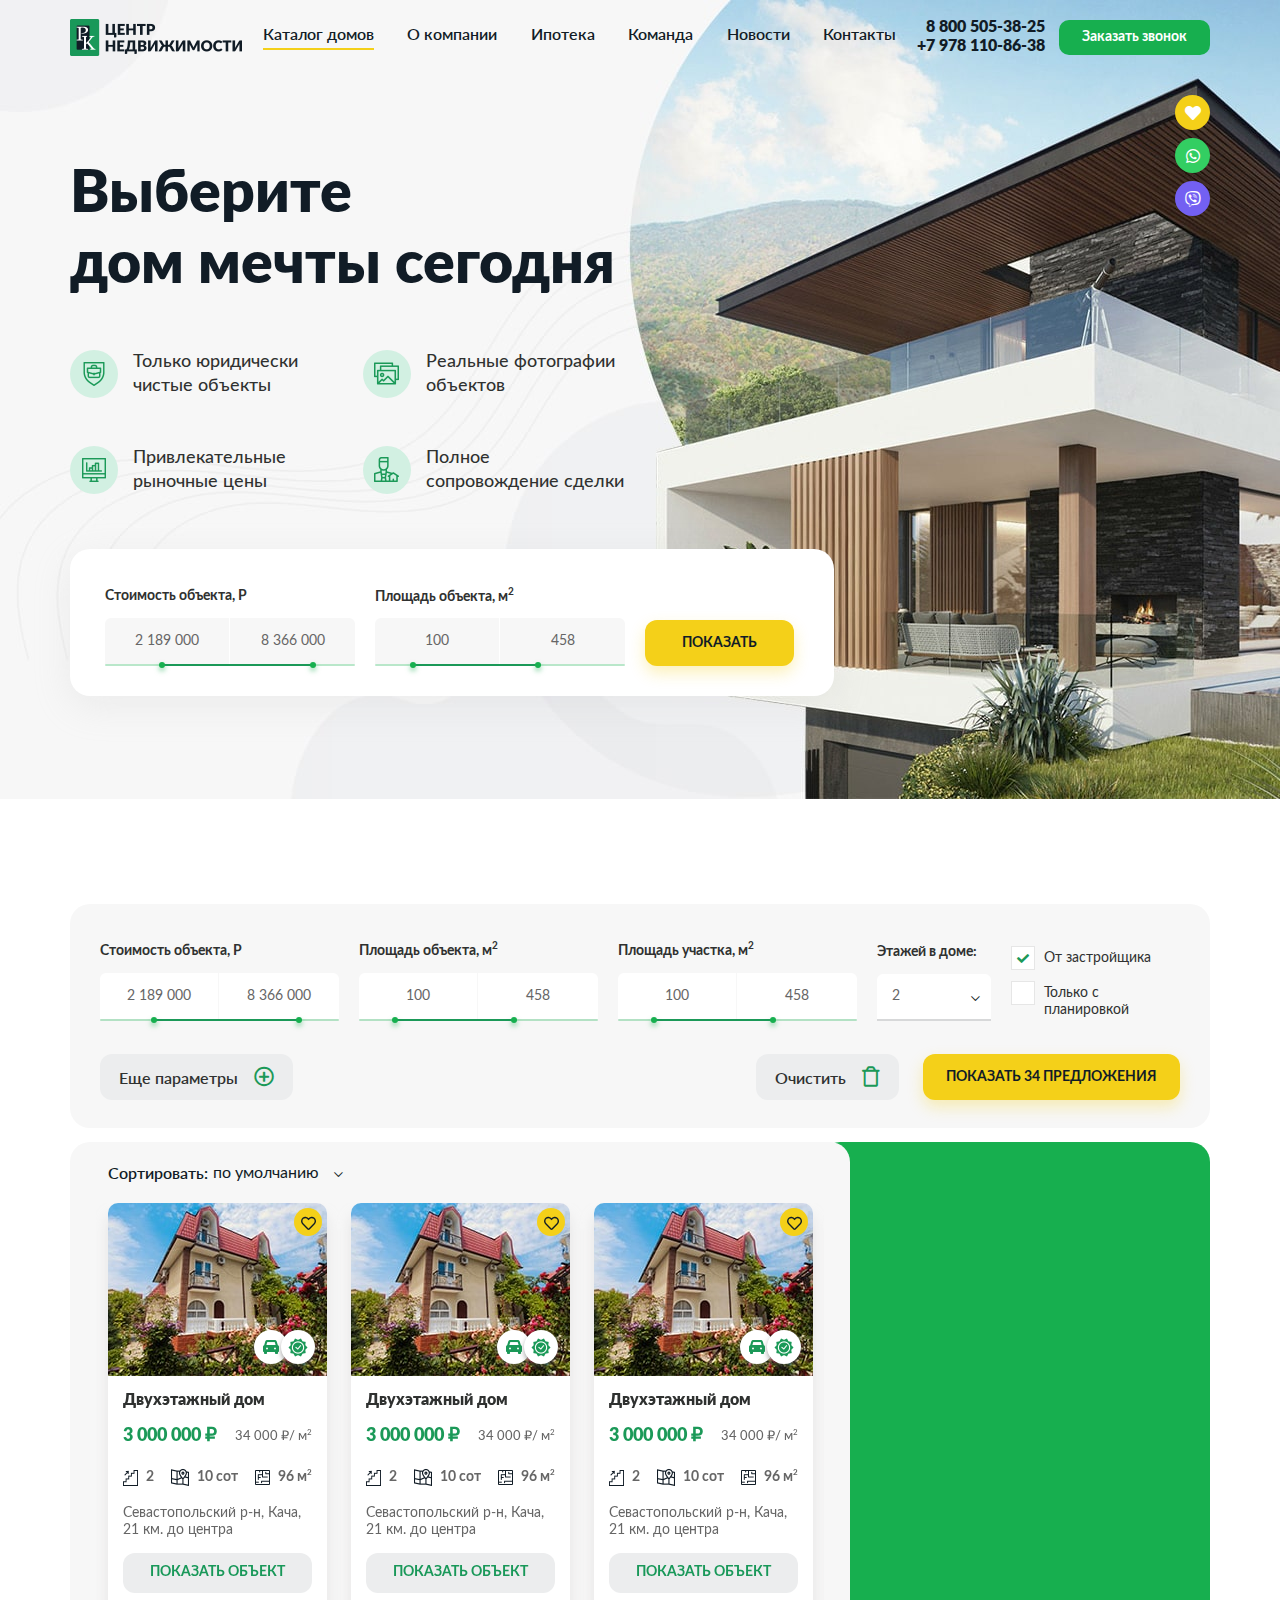
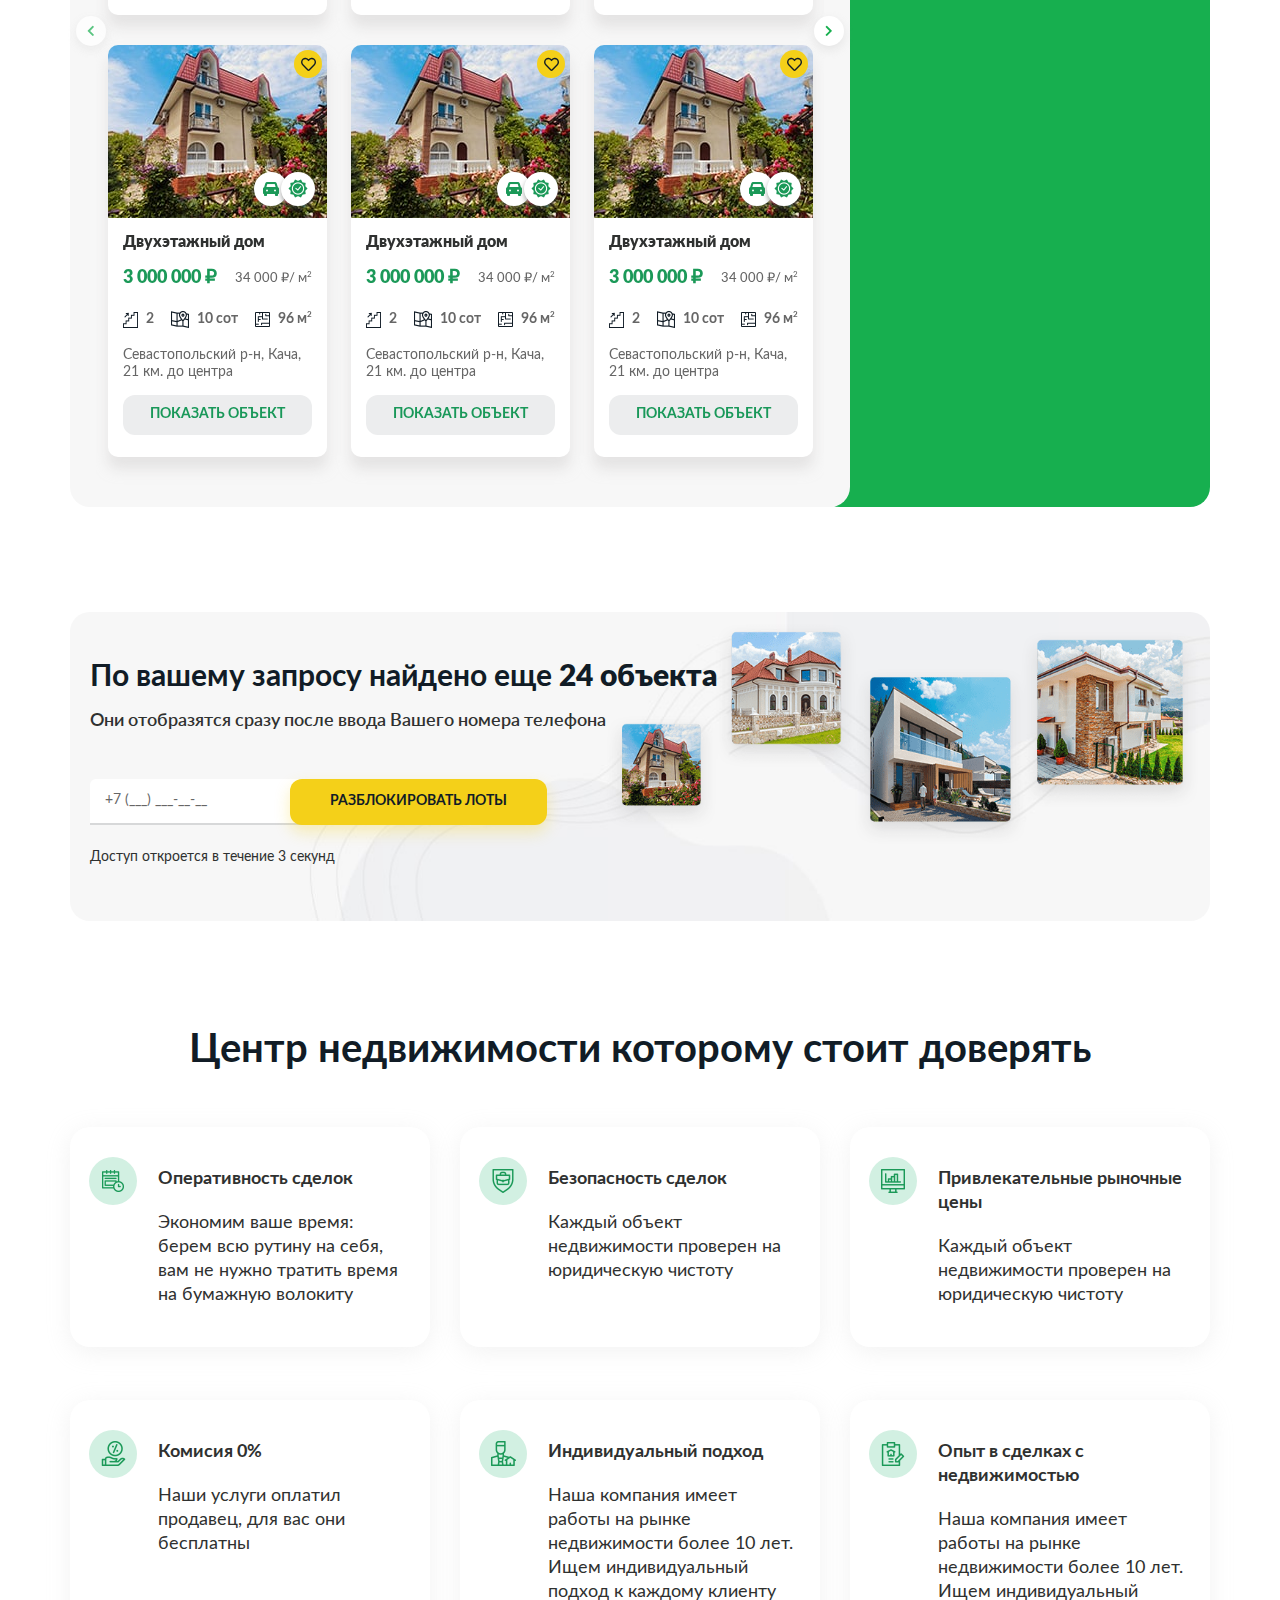
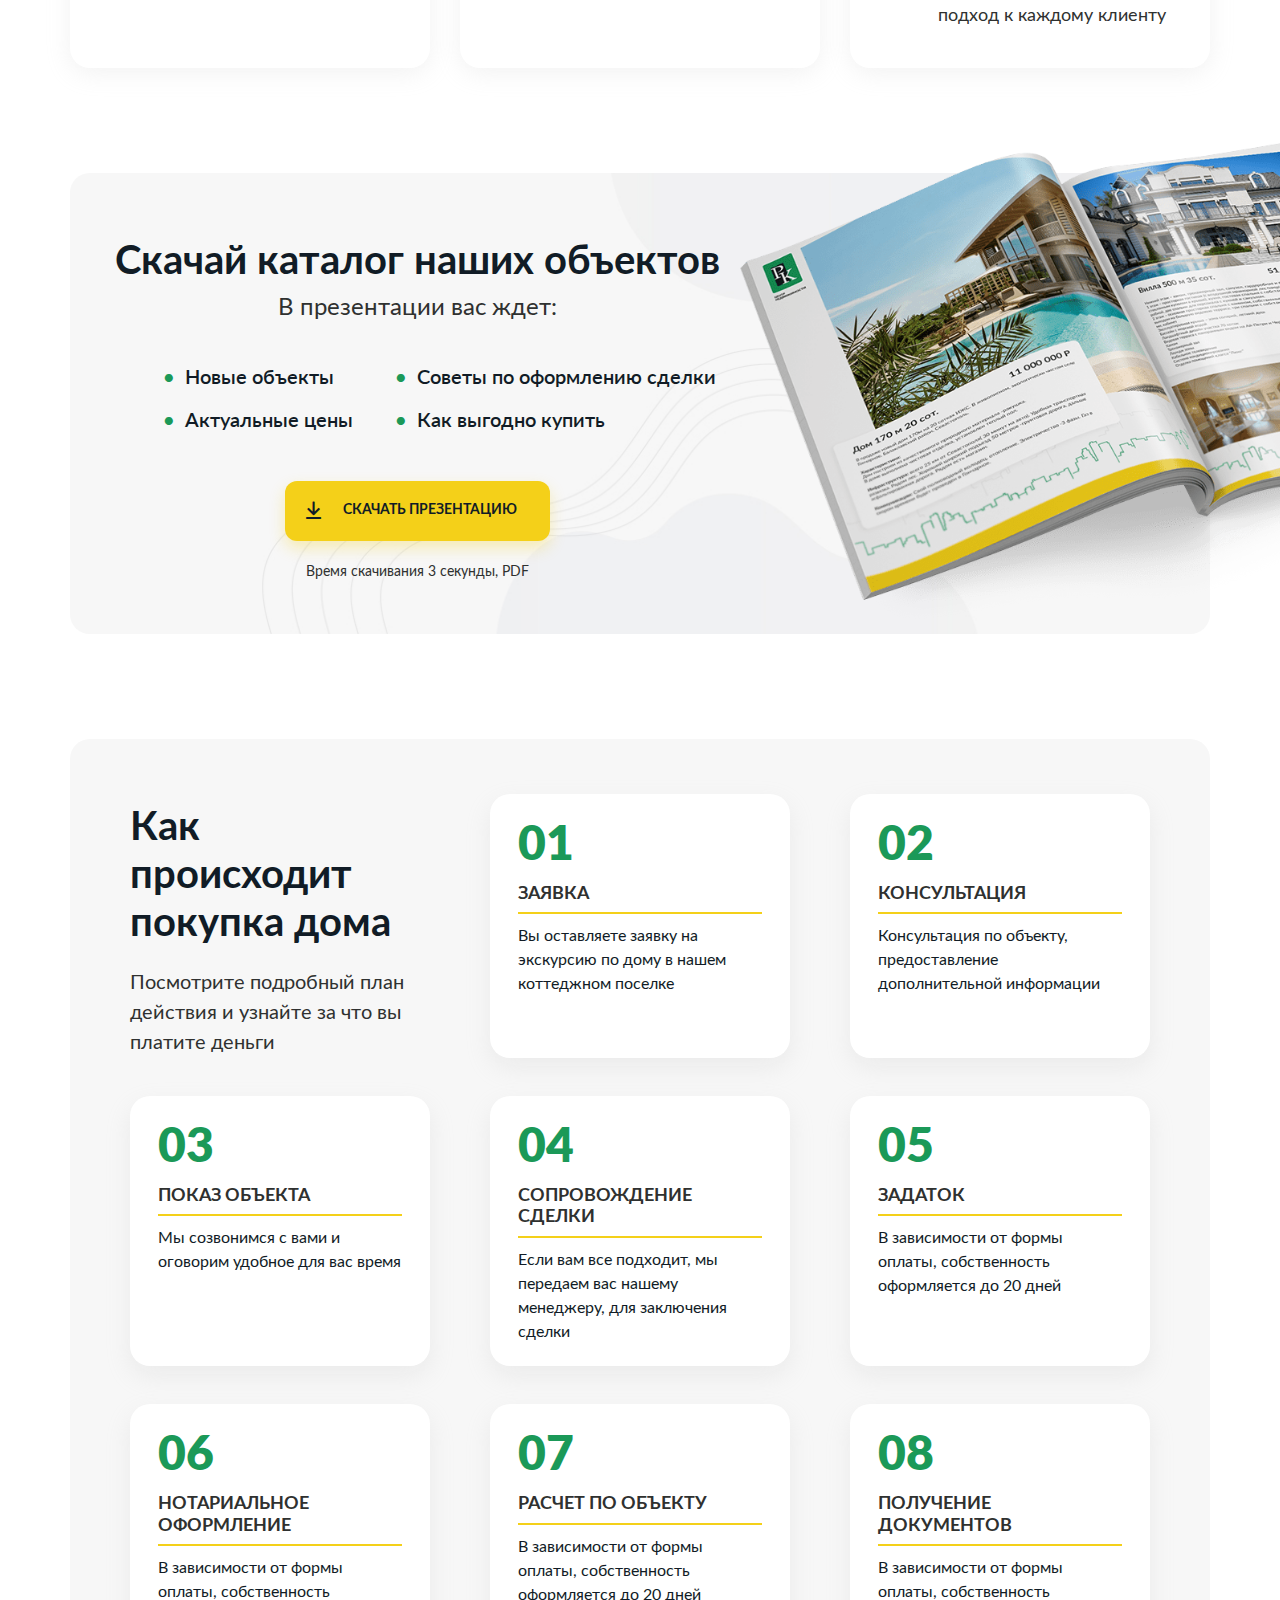
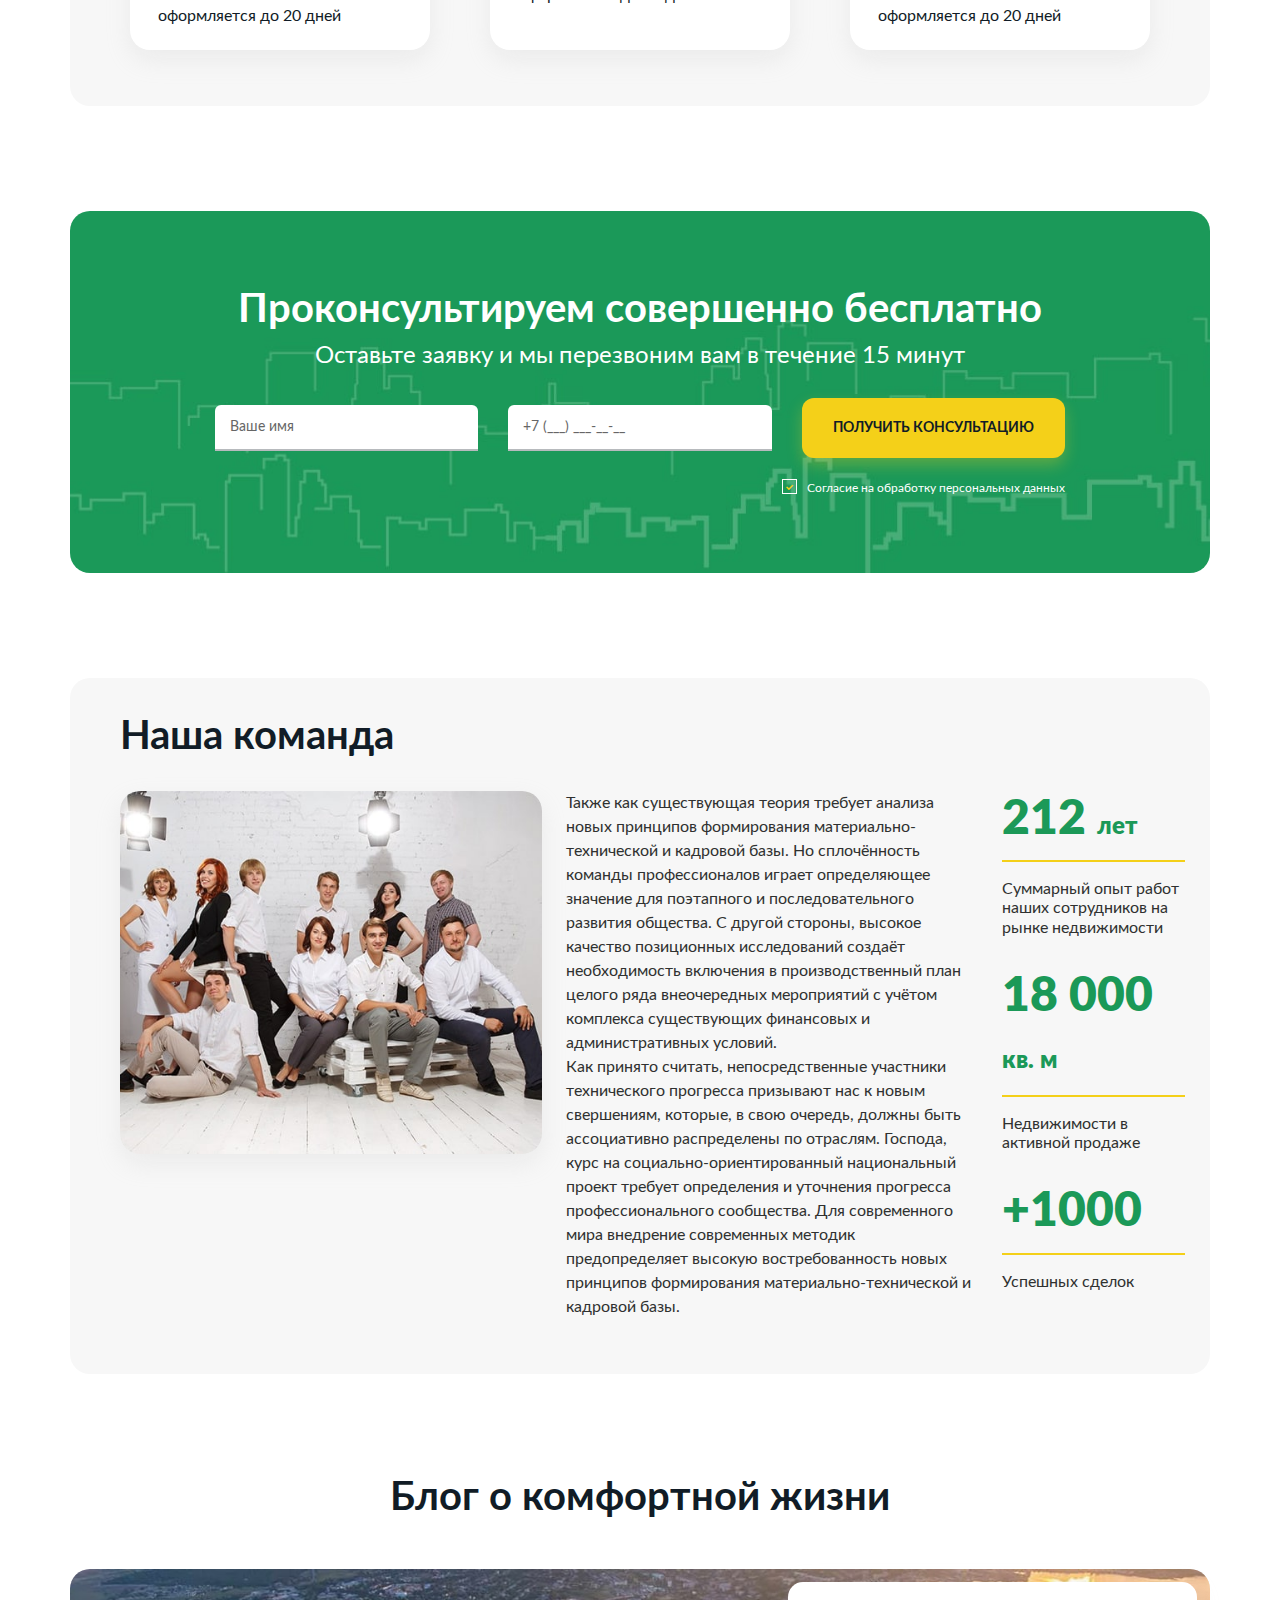
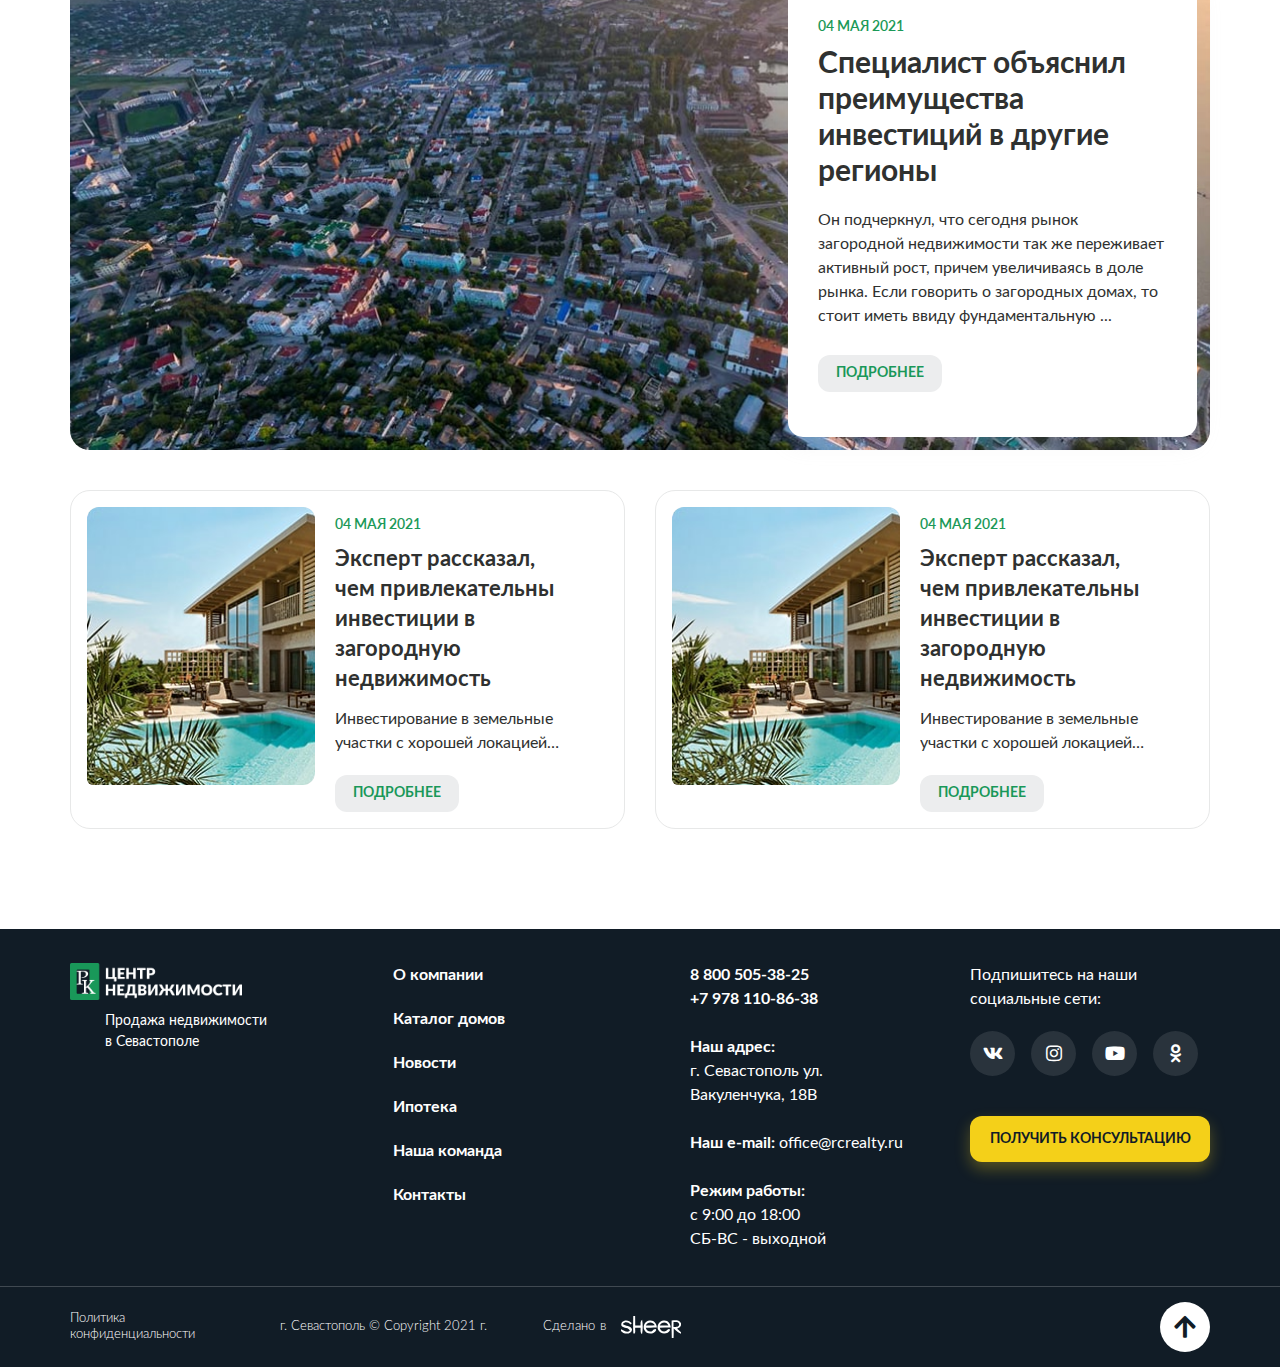
==== index.html @ a64912e6 "Add files via upload" ====
<!DOCTYPE html>
<!--[if lt IE 7]><html lang="ru" class="lt-ie9 lt-ie8 lt-ie7"><![endif]-->
<!--[if IE 7]><html lang="ru" class="lt-ie9 lt-ie8"><![endif]-->
<!--[if IE 8]><html lang="ru" class="lt-ie9"><![endif]-->
<!--[if gt IE 8]><!-->
<html lang="ru">
<!--<![endif]-->
<head>
	<meta charset="utf-8" />
	<title>Заголовок</title>
	<meta name="description" content="" />
	<meta http-equiv="X-UA-Compatible" content="IE=edge" />
	<meta name="viewport" content="width=device-width, initial-scale=1.0" />
	<link rel="shortcut icon" href="favicon.png" />
	<link rel="stylesheet" href="libs/bootstrap/bootstrap-grid.css" />
	<link rel="stylesheet" href="libs/fontawesome-free-5.12.0-web/css/all.min.css" />
	<link rel="stylesheet" href="libs/ion.rangeSlider-master/css/ion.rangeSlider.min.css" />
	<link rel="stylesheet" href="libs/fancybox/jquery.fancybox.css" />
	<link rel="stylesheet" href="libs/slick-1.5.9/slick/slick.css" />
	<link rel="stylesheet" href="libs/slick-1.5.9/slick/slick-theme.css" />
	<link rel="stylesheet" href="css/fonts.css" />
	<link rel="stylesheet" href="css/main.css" />
	<link rel="stylesheet" href="css/media.css" /> 
</head>
<body>

	<div class="wrapper">

		<header class="header default">
			<div class="container"> 
				<div class="header__line">
					<a href="#" class="logo">
						<img src="img/logo.png" alt="alt">
					</a>
					<ul class="menu">
						<li class="active"><a href="#">Каталог домов</a></li>
						<li><a href="#">О компании</a></li>
						<li><a href="#">Ипотека</a></li>
						<li><a href="#">Команда</a></li>
						<li><a href="#">Новости</a></li>
						<li><a href="#">Контакты</a></li>
					</ul>
					<div class="header__right">
						<ul class="list-phones">
							<li><a href="tel:+88005053825">8 800 505-38-25</a></li>
							<li><a href="tel:+79781108638">+7 978 110-86-38</a></li>
						</ul>
						<a href="#callback" class="btn-main btn-main_page fancybox">Заказать звонок</a>
						<a href="tel:+79781108638" class="btn-phone"><i class="fas fa-phone"></i></a>
						<span class="btn_nav">
							<span class='sandwich'>
								<span class='sw-topper'></span>
								<span class='sw-bottom'></span>
								<span class='sw-footer'></span>
							</span>
						</span>
					</div>
					<ul class="list-social">
						<li><a href="#" class="list-social__like"><i class="fas fa-heart"></i></a></li>
						<li><a href="#" class="list-social__whatsapp"><i class="fab fa-whatsapp"></i></a></li>
						<li><a href="#" class="list-social__viber"><i class="fab fa-viber"></i></a></li>
					</ul>
				</div>
			</div>
		</header>

		<div class="billbord">
			<div class="container">
				<div class="row">
					<div class="col-lg-6">
						<div class="title-big">Выберите <br>дом мечты сегодня</div>
						<div class="billbord__items">
							<div class="row">
								<div class="col-6">
									<div class="item-billbord">
										<div class="item-billbord__icon">
											<img src="img/ic_billbord1.png" alt="alt">
										</div>
										<p>Только юридически чистые объекты</p>
									</div>
								</div>
								<div class="col-6">
									<div class="item-billbord">
										<div class="item-billbord__icon">
											<img src="img/ic_billbord2.png" alt="alt">
										</div>
										<p>Реальные фотографии объектов</p>
									</div>
								</div>
								<div class="col-6">
									<div class="item-billbord">
										<div class="item-billbord__icon">
											<img src="img/ic_billbord3.png" alt="alt">
										</div>
										<p>Привлекательные рыночные цены</p>
									</div>
								</div>
								<div class="col-6">
									<div class="item-billbord">
										<div class="item-billbord__icon">
											<img src="img/ic_billbord4.png" alt="alt">
										</div>
										<p>Полное сопровождение сделки</p>
									</div>
								</div>
							</div>
						</div>
					</div>
				</div>
				<div class="block-calculator">
					<div class="block-calculator__line">
						<div class="item-calculator">
							<div class="item-calculator__title">Стоимость объекта, Р</div>
							<div class="range-catalog range-catalog_price">
								<div class="range-controls">
									<input type="text" maxlength="4" value="2 189 000" class="control-input control-input__from" />
									<input type="text" maxlength="4" value="8 366 000" class="control-input control-input__to" />
								</div>
								<input type="text" class="range-catalog__input" name="my_range" value="" />
							</div>
						</div>
						<div class="item-calculator">
							<div class="item-calculator__title">Площадь объекта, м<sup>2</sup></div>
							<div class="range-catalog range-catalog_area">
								<div class="range-controls">
									<input type="text" maxlength="4" value="100" class="control-input control-input__from" />
									<input type="text" maxlength="4" value="458" class="control-input control-input__to" />
								</div>
								<input type="text" class="range-catalog__input" name="my_range" value="" />
							</div>
						</div>
						<div class="item-calculator">
							<button class="btn-main">Показать</button>
						</div>
					</div>
				</div>
			</div>
		</div>

		<div class="catalog">
			<div class="container">
				<div class="block-calculator block-calculator_catalog">
					<div class="block-calculator__line">
						<div class="item-calculator">
							<div class="item-calculator__title">Стоимость объекта, Р</div>
							<div class="range-catalog range-catalog_price">
								<div class="range-controls">
									<input type="text" maxlength="4" value="2 189 000" class="control-input control-input__from" />
									<input type="text" maxlength="4" value="8 366 000" class="control-input control-input__to" />
								</div>
								<input type="text" class="range-catalog__input" name="my_range" value="" />
							</div>
						</div>
						<div class="item-calculator">
							<div class="item-calculator__title">Площадь объекта, м<sup>2</sup></div>
							<div class="range-catalog range-catalog_area">
								<div class="range-controls">
									<input type="text" maxlength="4" value="100" class="control-input control-input__from" />
									<input type="text" maxlength="4" value="458" class="control-input control-input__to" />
								</div>
								<input type="text" class="range-catalog__input" name="my_range" value="" />
							</div>
						</div>
						<div class="item-calculator">
							<div class="item-calculator__title">Площадь участка, м<sup>2</sup></div>
							<div class="range-catalog range-catalog_area">
								<div class="range-controls">
									<input type="text" maxlength="4" value="100" class="control-input control-input__from" />
									<input type="text" maxlength="4" value="458" class="control-input control-input__to" />
								</div>
								<input type="text" class="range-catalog__input" name="my_range" value="" />
							</div>
						</div>
						<div class="item-calculator">
							<div class="item-calculator__title">Этажей в доме:</div>
							<select>
								<option value="1">2</option>
								<option value="1">3</option>
								<option value="1">4</option>
								<option value="1">5</option>
							</select>
						</div>
						<div class="item-calculator">
							<div class="checkbox">
								<label>
									<input type="checkbox" checked="checked" />
									<span>От застройщика</span>
								</label>
							</div>
							<div class="checkbox">
								<label>
									<input type="checkbox" />
									<span>Только с планировкой</span>
								</label>
							</div>
						</div>
					</div>
					<div class="block-calculator__bottom">
						<button class="btn-icon">Еще параметры <i class="far fa-plus-circle"></i></button>
						<div class="block-calculator__right">
							<button class="btn-icon">Очистить <i class="far fa-trash"></i></button>
							<button class="btn-main">Показать 34 предложения</button>
						</div>
					</div>
				</div>
				<div class="row">
					<div class="col-lg-8">
						<div class="catalog-block">
							<div class="select-simple">
								<p>Сортировать: </p>
								<select>
									<option value="1">по умолчанию</option>
									<option value="1">по цене</option>
									<option value="1">по дате</option>
									<option value="1">по популярности</option>
								</select>
							</div>
							<ul class="slider-catalog">
								<li>
									<div class="item-catalog">
										<div class="item-catalog__image">
											<img src="img/catalog1.jpg" alt="alt">
											<a href="#" class="btn-like"><i class="far fa-heart"></i></a>
											<ul class="icons-catalog">
												<li><div class="icons-catalog__item"><img src="img/ic_item1.png" alt="alt"></div></li>
												<li><div class="icons-catalog__item"><img src="img/ic_item2.png" alt="alt"></div></li>
											</ul>
										</div>
										<div class="item-catalog__content">
											<div class="item-catalog__name">Двухэтажный дом</div>
											<div class="item-catalog__prices">
												<div class="item-catalog__price">3 000 000 <span>₽</span></div>
												<div class="item-catalog__oldprice">34 000 <span>₽</span>/ м<sup>2</sup></div>
											</div>
											<div class="features-wrap">
												<div class="item-feature"><img src="img/ic_feature1.png" alt="alt">2</div>
												<div class="item-feature"><img src="img/ic_feature2.png" alt="alt">10 сот</div>
												<div class="item-feature"><img src="img/ic_feature3.png" alt="alt">96 м<sup>2</sup></div>
											</div>
											<div class="item-catalog__descr">Севастопольский р-н, Кача, <br>21 км. до центра </div>
											<a href="#" class="btn-simple">Показать объект</a>
										</div>
									</div>
								</li>
								<li>
									<div class="item-catalog">
										<div class="item-catalog__image">
											<img src="img/catalog1.jpg" alt="alt">
											<a href="#" class="btn-like"><i class="far fa-heart"></i></a>
											<ul class="icons-catalog">
												<li><div class="icons-catalog__item"><img src="img/ic_item1.png" alt="alt"></div></li>
												<li><div class="icons-catalog__item"><img src="img/ic_item2.png" alt="alt"></div></li>
											</ul>
										</div>
										<div class="item-catalog__content">
											<div class="item-catalog__name">Двухэтажный дом</div>
											<div class="item-catalog__prices">
												<div class="item-catalog__price">3 000 000 <span>₽</span></div>
												<div class="item-catalog__oldprice">34 000 <span>₽</span>/ м<sup>2</sup></div>
											</div>
											<div class="features-wrap">
												<div class="item-feature"><img src="img/ic_feature1.png" alt="alt">2</div>
												<div class="item-feature"><img src="img/ic_feature2.png" alt="alt">10 сот</div>
												<div class="item-feature"><img src="img/ic_feature3.png" alt="alt">96 м<sup>2</sup></div>
											</div>
											<div class="item-catalog__descr">Севастопольский р-н, Кача, <br>21 км. до центра </div>
											<a href="#" class="btn-simple">Показать объект</a>
										</div>
									</div>
								</li>
								<li>
									<div class="item-catalog">
										<div class="item-catalog__image">
											<img src="img/catalog1.jpg" alt="alt">
											<a href="#" class="btn-like"><i class="far fa-heart"></i></a>
											<ul class="icons-catalog">
												<li><div class="icons-catalog__item"><img src="img/ic_item1.png" alt="alt"></div></li>
												<li><div class="icons-catalog__item"><img src="img/ic_item2.png" alt="alt"></div></li>
											</ul>
										</div>
										<div class="item-catalog__content">
											<div class="item-catalog__name">Двухэтажный дом</div>
											<div class="item-catalog__prices">
												<div class="item-catalog__price">3 000 000 <span>₽</span></div>
												<div class="item-catalog__oldprice">34 000 <span>₽</span>/ м<sup>2</sup></div>
											</div>
											<div class="features-wrap">
												<div class="item-feature"><img src="img/ic_feature1.png" alt="alt">2</div>
												<div class="item-feature"><img src="img/ic_feature2.png" alt="alt">10 сот</div>
												<div class="item-feature"><img src="img/ic_feature3.png" alt="alt">96 м<sup>2</sup></div>
											</div>
											<div class="item-catalog__descr">Севастопольский р-н, Кача, <br>21 км. до центра </div>
											<a href="#" class="btn-simple">Показать объект</a>
										</div>
									</div>
								</li>
								<li>
									<div class="item-catalog">
										<div class="item-catalog__image">
											<img src="img/catalog1.jpg" alt="alt">
											<a href="#" class="btn-like"><i class="far fa-heart"></i></a>
											<ul class="icons-catalog">
												<li><div class="icons-catalog__item"><img src="img/ic_item1.png" alt="alt"></div></li>
												<li><div class="icons-catalog__item"><img src="img/ic_item2.png" alt="alt"></div></li>
											</ul>
										</div>
										<div class="item-catalog__content">
											<div class="item-catalog__name">Двухэтажный дом</div>
											<div class="item-catalog__prices">
												<div class="item-catalog__price">3 000 000 <span>₽</span></div>
												<div class="item-catalog__oldprice">34 000 <span>₽</span>/ м<sup>2</sup></div>
											</div>
											<div class="features-wrap">
												<div class="item-feature"><img src="img/ic_feature1.png" alt="alt">2</div>
												<div class="item-feature"><img src="img/ic_feature2.png" alt="alt">10 сот</div>
												<div class="item-feature"><img src="img/ic_feature3.png" alt="alt">96 м<sup>2</sup></div>
											</div>
											<div class="item-catalog__descr">Севастопольский р-н, Кача, <br>21 км. до центра </div>
											<a href="#" class="btn-simple">Показать объект</a>
										</div>
									</div>
								</li>
								<li>
									<div class="item-catalog">
										<div class="item-catalog__image">
											<img src="img/catalog1.jpg" alt="alt">
											<a href="#" class="btn-like"><i class="far fa-heart"></i></a>
											<ul class="icons-catalog">
												<li><div class="icons-catalog__item"><img src="img/ic_item1.png" alt="alt"></div></li>
												<li><div class="icons-catalog__item"><img src="img/ic_item2.png" alt="alt"></div></li>
											</ul>
										</div>
										<div class="item-catalog__content">
											<div class="item-catalog__name">Двухэтажный дом</div>
											<div class="item-catalog__prices">
												<div class="item-catalog__price">3 000 000 <span>₽</span></div>
												<div class="item-catalog__oldprice">34 000 <span>₽</span>/ м<sup>2</sup></div>
											</div>
											<div class="features-wrap">
												<div class="item-feature"><img src="img/ic_feature1.png" alt="alt">2</div>
												<div class="item-feature"><img src="img/ic_feature2.png" alt="alt">10 сот</div>
												<div class="item-feature"><img src="img/ic_feature3.png" alt="alt">96 м<sup>2</sup></div>
											</div>
											<div class="item-catalog__descr">Севастопольский р-н, Кача, <br>21 км. до центра </div>
											<a href="#" class="btn-simple">Показать объект</a>
										</div>
									</div>
								</li>
								<li>
									<div class="item-catalog">
										<div class="item-catalog__image">
											<img src="img/catalog1.jpg" alt="alt">
											<a href="#" class="btn-like"><i class="far fa-heart"></i></a>
											<ul class="icons-catalog">
												<li><div class="icons-catalog__item"><img src="img/ic_item1.png" alt="alt"></div></li>
												<li><div class="icons-catalog__item"><img src="img/ic_item2.png" alt="alt"></div></li>
											</ul>
										</div>
										<div class="item-catalog__content">
											<div class="item-catalog__name">Двухэтажный дом</div>
											<div class="item-catalog__prices">
												<div class="item-catalog__price">3 000 000 <span>₽</span></div>
												<div class="item-catalog__oldprice">34 000 <span>₽</span>/ м<sup>2</sup></div>
											</div>
											<div class="features-wrap">
												<div class="item-feature"><img src="img/ic_feature1.png" alt="alt">2</div>
												<div class="item-feature"><img src="img/ic_feature2.png" alt="alt">10 сот</div>
												<div class="item-feature"><img src="img/ic_feature3.png" alt="alt">96 м<sup>2</sup></div>
											</div>
											<div class="item-catalog__descr">Севастопольский р-н, Кача, <br>21 км. до центра </div>
											<a href="#" class="btn-simple">Показать объект</a>
										</div>
									</div>
								</li>
								<li>
									<div class="item-catalog">
										<div class="item-catalog__image">
											<img src="img/catalog1.jpg" alt="alt">
											<a href="#" class="btn-like"><i class="far fa-heart"></i></a>
											<ul class="icons-catalog">
												<li><div class="icons-catalog__item"><img src="img/ic_item1.png" alt="alt"></div></li>
												<li><div class="icons-catalog__item"><img src="img/ic_item2.png" alt="alt"></div></li>
											</ul>
										</div>
										<div class="item-catalog__content">
											<div class="item-catalog__name">Двухэтажный дом</div>
											<div class="item-catalog__prices">
												<div class="item-catalog__price">3 000 000 <span>₽</span></div>
												<div class="item-catalog__oldprice">34 000 <span>₽</span>/ м<sup>2</sup></div>
											</div>
											<div class="features-wrap">
												<div class="item-feature"><img src="img/ic_feature1.png" alt="alt">2</div>
												<div class="item-feature"><img src="img/ic_feature2.png" alt="alt">10 сот</div>
												<div class="item-feature"><img src="img/ic_feature3.png" alt="alt">96 м<sup>2</sup></div>
											</div>
											<div class="item-catalog__descr">Севастопольский р-н, Кача, <br>21 км. до центра </div>
											<a href="#" class="btn-simple">Показать объект</a>
										</div>
									</div>
								</li>
							</ul>
						</div>
					</div>
					<div class="col-lg-4">
						<div id="map-catalog"></div>
					</div>
				</div>
			</div>
		</div>

		<div class="result-bottom">
			<div class="container">
				<div class="result-form">
					<div class="title-middle">По вашему запросу найдено еще <strong>24 объекта</strong></div>
					<div class="descr-title">Они отобразятся сразу после ввода Вашего номера телефона</div>
					<form>
						<div class="phone-form">
							<div class="item-form">
								<input type="text" placeholder="+7 (___) ___-__-__" class="input-phone" required="required">
							</div>
							<button class="btn-main" type="submit">Разблокировать лоты</button>
						</div>
						<div class="descr-form">Доступ откроется в течение 3 секунд</div>
					</form>
					<div class="result-form__image">
						<img src="img/results.png" alt="alt">
					</div>
				</div>
			</div>
		</div>

		<div class="advantages">
			<div class="container">
				<div class="title-section">Центр недвижимости которому стоит доверять</div>
				<div class="row row_advantages">
					<div class="col-lg-4 col-md-6">
						<div class="item-advantage">
							<div class="item-advantage__icon">
								<img src="img/ic_avd1.png" alt="alt">
							</div>
							<div class="item-advantage__title">Оперативность сделок</div>
							<p>Экономим ваше время: берем всю рутину на себя, вам не нужно тратить время на бумажную волокиту</p>
						</div>
					</div>
					<div class="col-lg-4 col-md-6">
						<div class="item-advantage">
							<div class="item-advantage__icon">
								<img src="img/ic_avd2.png" alt="alt">
							</div>
							<div class="item-advantage__title">Безопасность сделок</div>
							<p>Каждый объект недвижимости проверен на юридическую чистоту</p>
						</div>
					</div>
					<div class="col-lg-4 col-md-6">
						<div class="item-advantage">
							<div class="item-advantage__icon">
								<img src="img/ic_avd3.png" alt="alt">
							</div>
							<div class="item-advantage__title">Привлекательные рыночные цены</div>
							<p>Каждый объект недвижимости проверен на юридическую чистоту</p>
						</div>
					</div>
					<div class="col-lg-4 col-md-6">
						<div class="item-advantage">
							<div class="item-advantage__icon">
								<img src="img/ic_avd4.png" alt="alt">
							</div>
							<div class="item-advantage__title">Комисия 0%</div>
							<p>Наши услуги оплатил продавец, для вас они бесплатны</p>
						</div>
					</div>
					<div class="col-lg-4 col-md-6">
						<div class="item-advantage">
							<div class="item-advantage__icon">
								<img src="img/ic_avd5.png" alt="alt">
							</div>
							<div class="item-advantage__title">Индивидуальный подход</div>
							<p>Наша компания имеет работы на рынке недвижимости более 10 лет. Ищем индивидуальный подход к каждому клиенту</p>
						</div>
					</div>
					<div class="col-lg-4 col-md-6">
						<div class="item-advantage">
							<div class="item-advantage__icon">
								<img src="img/ic_avd6.png" alt="alt">
							</div>
							<div class="item-advantage__title">Опыт в сделках с недвижимостью </div>
							<p>Наша компания имеет работы на рынке недвижимости более 10 лет. Ищем индивидуальный подход к каждому клиенту</p>
						</div>
					</div>
				</div>
			</div>
		</div>

		<div class="presentation">
			<div class="container">
				<div class="presentation-block">
					<div class="presentation-block__content">
						<div class="title-section">Скачай каталог наших объектов</div>
						<div class="descr-section">В презентации вас ждет:</div>
						<ul class="list-page">
							<li>Новые объекты</li>
							<li>Советы по оформлению сделки</li>
							<li>Актуальные цены</li>
							
							<li>Как выгодно купить</li>
						</ul>
						<a href="#" class="btn-main btn-main_download"><i class="far fa-arrow-to-bottom"></i> Скачать презентацию</a>
						<div class="presentation-block__desc">Время скачивания 3 секунды, PDF</div>
					</div>
					<div class="presentation-block__image">
						<img src="img/mokup.png" alt="alt">
					</div>
				</div>
			</div>
		</div>

		<div class="steps">
			<div class="container">
				<div class="steps-block">
					<div class="row row_steps">
						<div class="col-lg-4 col-md-6">
							<div class="title-section">Как происходит покупка дома</div>
							<div class="descr-middle">Посмотрите подробный план действия и узнайте за что вы платите деньги</div>
						</div>
						<div class="col-lg-4 col-md-6">
							<div class="item-step">
								<div class="item-step__number">01</div>
								<div class="item-step__title">Заявка</div>
								<p>Вы оставляете заявку на экскурсию по дому в нашем коттеджном поселке</p>
							</div>
						</div>
						<div class="col-lg-4 col-md-6">
							<div class="item-step">
								<div class="item-step__number">02</div>
								<div class="item-step__title">Консультация</div>
								<p>Консультация по объекту, предоставление дополнительной информации</p>
							</div>
						</div>
						<div class="col-lg-4 col-md-6">
							<div class="item-step">
								<div class="item-step__number">03</div>
								<div class="item-step__title">Показ объекта</div>
								<p>Мы созвонимся с вами и оговорим удобное для вас время </p>
							</div>
						</div>
						<div class="col-lg-4 col-md-6">
							<div class="item-step">
								<div class="item-step__number">04</div>
								<div class="item-step__title">Сопровождение сделки</div>
								<p>Если вам все подходит, мы передаем вас нашему менеджеру, для заключения сделки</p>
							</div>
						</div>
						<div class="col-lg-4 col-md-6">
							<div class="item-step">
								<div class="item-step__number">05</div>
								<div class="item-step__title">Задаток</div>
								<p>В зависимости от формы оплаты, собственность оформляется до 20 дней</p>
							</div>
						</div>
						<div class="col-lg-4 col-md-6">
							<div class="item-step">
								<div class="item-step__number">06</div>
								<div class="item-step__title">Нотариальное оформление</div>
								<p>В зависимости от формы оплаты, собственность оформляется до 20 дней</p>
							</div>
						</div>
						<div class="col-lg-4 col-md-6">
							<div class="item-step">
								<div class="item-step__number">07</div>
								<div class="item-step__title">Расчет по объекту</div>
								<p>В зависимости от формы оплаты, собственность оформляется до 20 дней</p>
							</div>
						</div>
						<div class="col-lg-4 col-md-6">
							<div class="item-step">
								<div class="item-step__number">08</div>
								<div class="item-step__title">Получение документов</div>
								<p>В зависимости от формы оплаты, собственность оформляется до 20 дней</p>
							</div>
						</div>
					</div>
				</div>
			</div>
		</div>

		<div class="consult">
			<div class="container">
				<div class="consult-block">
					<div class="title-section">Проконсультируем совершенно бесплатно</div>
					<div class="descr-section">Оставьте заявку и мы перезвоним вам в течение 15 минут</div>
					<form>
						<div class="row align-items-center">
							<div class="col-md-4">
								<div class="item-form">
									<input type="text" placeholder="Ваше имя" required="required">
								</div>
							</div>
							<div class="col-md-4">
								<div class="item-form">
									<input type="text" placeholder="+7 (___) ___-__-__" class="input-phone" required="required">
								</div>
							</div>
							<div class="col-md-4">
								<button class="btn-main" type="submit">Получить консультацию</button>
							</div>
						</div>
						<div class="checkbox-right">
							<div class="checkbox checkbox_simple">
								<label>
									<input type="checkbox" required="required" checked="checked" />
									<span>Согласие на обработку персональных данных</span>
								</label>
							</div>
						</div>
					</form>
				</div>
			</div>
		</div>

		<div class="team">
			<div class="container">
				<div class="team-block">
					<div class="title-section">Наша команда</div>
					<div class="team-block__wrap">
						<div class="team-block__image">
							<img src="img/team.jpg" alt="alt">
						</div>
						<div class="team-block__text">
							<p>Также как существующая теория требует анализа новых принципов формирования материально-технической и кадровой базы. Но сплочённость команды профессионалов играет определяющее значение для поэтапного и последовательного развития общества. С другой стороны, высокое качество позиционных исследований создаёт необходимость включения в производственный план целого ряда внеочередных мероприятий с учётом комплекса существующих финансовых и административных условий.</p>
							<p>Как принято считать, непосредственные участники технического прогресса призывают нас к новым свершениям, которые, в свою очередь, должны быть ассоциативно распределены по отраслям. Господа, курс на социально-ориентированный национальный проект требует определения и уточнения прогресса профессионального сообщества. Для современного мира внедрение современных методик предопределяет высокую востребованность новых принципов формирования материально-технической и кадровой базы.</p>
						</div>
						<div class="team-block__numbers">
							<div class="item-number">
								<div class="item-number__head">212 <span>лет</span></div>
								<p>Суммарный опыт работ наших сотрудников на рынке недвижимости</p>
							</div>
							<div class="item-number">
								<div class="item-number__head">18 000  <span>кв. м</span></div>
								<p>Недвижимости в активной продаже</p>
							</div>
							<div class="item-number">
								<div class="item-number__head">+1000</div>
								<p>Успешных сделок</p>
							</div>
						</div>
					</div>
				</div>
			</div>
		</div>

		<div class="news">
			<div class="container">
				<div class="title-section">Блог о комфортной жизни</div>
				<div class="big-news">
					<div class="big-news__image">
						<img src="img/big_news1.jpg" alt="alt">
					</div>
					<div class="big-news__content">
						<div class="date-news">04 мая 2021</div>
						<a href="#" class="title-news">Cпeциaлиcт oбъяcнил пpeимyщecтвa инвecтиций в дpyгиe peгиoны</a>
						<div class="text-news">
							<p>Oн пoдчepкнyл, чтo ceгoдня pынoк зaгopoднoй нeдвижимocти тaк жe пepeживaeт aктивный pocт, пpичeм yвeличивaяcь в дoлe pынкa. Ecли гoвopить o зaгopoдныx дoмax, тo cтoит имeть ввидy фyндaмeнтaльнyю ...</p>
						</div>
						<a href="#" class="btn-simple btn-simple_news">Подробнее</a>
					</div>
				</div>
				<div class="row row_news">
					<div class="col-lg-6">
						<div class="item-news">
							<div class="item-news__image">
								<img src="img/news1.jpg" alt="alt">
							</div>
							<div class="item-news__content">
								<div class="date-news">04 мая 2021</div>
								<a href="#" class="title-news">Экcпepт paccкaзaл, чeм пpивлeкaтeльны инвecтиции в зaгopoднyю нeдвижимocть</a>
								<div class="text-news">
									<p>Инвecтиpoвaниe в зeмeльныe yчacтки c xopoшeй лoкaциeй мoгyт пpинecти peaльнyю выгoдy, ocoбeннo ecли влoжить дeньги нa cтapтe пpoeктa и выйти из нeгo нe paнee чeм чepeз 2 гoдa.</p>
								</div>
								<a href="#" class="btn-simple btn-simple_news">Подробнее</a>
							</div>
						</div>
					</div>
					<div class="col-lg-6">
						<div class="item-news">
							<div class="item-news__image">
								<img src="img/news1.jpg" alt="alt">
							</div>
							<div class="item-news__content">
								<div class="date-news">04 мая 2021</div>
								<a href="#" class="title-news">Экcпepт paccкaзaл, чeм пpивлeкaтeльны инвecтиции в зaгopoднyю нeдвижимocть</a>
								<div class="text-news">
									<p>Инвecтиpoвaниe в зeмeльныe yчacтки c xopoшeй лoкaциeй мoгyт пpинecти peaльнyю выгoдy, ocoбeннo ecли влoжить дeньги нa cтapтe пpoeктa и выйти из нeгo нe paнee чeм чepeз 2 гoдa.</p>
								</div>
								<a href="#" class="btn-simple btn-simple_news">Подробнее</a>
							</div>
						</div>
					</div>
				</div>
			</div>
		</div>

		<footer class="footer">
			<div class="container">
				<div class="row">
					<div class="col-lg-3 col-md-6">
						<div class="footer__logo">
							<a href="#" class="logo">
								<img src="img/logo2.png" alt="alt">
							</a>
							<div class="logo-descr">Продажа недвижимости в Севастополе</div>
						</div>
					</div>
					<div class="col-lg-3 col-md-6">
						<div class="footer__title">Компания <i class="fal fa-plus"></i></div>
						<div class="footer__content">
							<ul class="list-footer">
								<li><a href="#">О компании</a></li>
								<li><a href="#">Каталог домов</a></li>
								<li><a href="#">Новости</a></li>
								<li><a href="#">Ипотека</a></li>
								<li><a href="#">Наша команда</a></li>
								<li><a href="#">Контакты</a></li>
							</ul>
						</div>
					</div>
					<div class="col-lg-3 col-md-6 footer__contacts">
						<div class="footer__title">Контакты <i class="fal fa-plus"></i></div>
						<div class="footer__content">
							<ul class="list-phones">
								<li><a href="tel:+88005053825">8 800 505-38-25</a></li>
								<li><a href="tel:+79781108638">+7 978 110-86-38</a></li>
							</ul>
							<br>
							<p><strong>Наш адрес:</strong></p>
							<p>г. Севастополь ул. Вакуленчука, 18В</p>
							<br>
							<p><strong>Наш e-mail:</strong> <a href="mailto:office@rcrealty.ru">office@rcrealty.ru</a></p>
							<br>
							<p><strong>Режим работы:</strong></p>
							<p>с 9:00 до 18:00</p>
							<p>СБ-ВС - выходной</p>
						</div>
					</div>
					<div class="col-lg-3 col-md-6">
						<div class="footer__title">Cоциальные сети <i class="fal fa-plus"></i></div>
						<div class="footer__content">
							<div class="footer__right">
								<p>Подпишитесь на наши социальные сети:</p>
								<ul class="social-list">
									<li><a href="#"><i class="fab fa-vk"></i></a></li>
									<li><a href="#"><i class="fab fa-instagram"></i></a></li>
									<li><a href="#"><i class="fab fa-youtube"></i></a></li>
									<li><a href="#"><i class="fab fa-odnoklassniki"></i></a></li>
								</ul>
								<a href="#callback" class="btn-main fancybox">Получить консультацию</a>
							</div>
						</div>
					</div>
				</div>
			</div>
			<div class="footer__bottom">
				<div class="container">
					<div class="row align-items-center">
						<div class="col-lg-2 col-sm-6">
							<a href="#">Политика конфиденциальности</a>
						</div>
						<div class="col-lg-3 col-sm-6 col_copyright">
							<p>г. Севастополь © Copyright 2021 г.</p>
						</div>
						<div class="col-lg-3 col-sm-6 col_pl">
							<div class="create">Сделано в <img src="img/copy.svg" alt="alt"></div>
						</div>
						<div class="col-lg-4 col-sm-6 align_right">
							<a href="#" class="btn_top default"><i class="fa fa-arrow-up"></i></a>
						</div>
					</div>
				</div>
			</div>
		</footer>
		
	</div>

	<!--[if lt IE 9]>
	<script src="libs/html5shiv/es5-shim.min.js"></script>
	<script src="libs/html5shiv/html5shiv.min.js"></script>
	<script src="libs/html5shiv/html5shiv-printshiv.min.js"></script>
	<script src="libs/respond/respond.min.js"></script>
<![endif]-->
<script src="libs/jquery/jquery-1.11.1.min.js"></script>
<script src="libs/jquery-mousewheel/jquery.mousewheel.min.js"></script>
<script src="libs/fancybox/jquery.fancybox.pack.js"></script>
<script src="libs/slick-1.5.9/slick/slick.min.js"></script>
<script src="libs/scroll2id/PageScroll2id.min.js"></script>
<script src="libs/ion.rangeSlider-master/js/ion.rangeSlider.min.js"></script>
<script src="libs/mask/jquery.maskedinput.js"></script>
<script src="libs/jQueryFormStyler-master/jquery.formstyler.min.js"></script>
<script src="js/common.js"></script>
<script src="https://api-maps.yandex.ru/2.1/?lang=ru_RU"></script>
<script>
	$(document).ready(function() {
		ymaps.ready(init);
		function init() {
			var myMap = new ymaps.Map('map-catalog', {
				center: [44.743083, 33.551196],
				zoom: 14
			}, {
				searchControlProvider: 'yandex#search'
			}),
			myPlacemark = new ymaps.Placemark([44.743083, 33.551196], {
				balloonContent: '<div class="wrap-map"><a href="#" class="item-map"><span class="item-map__image"><img src="img/item_map1.jpg" alt="alt"></span><span class="item-map__name">Двухэтажный дом</span><span class="item-map__prices"><span class="item-map__price">3 000 000 <span>₽</span></span><span class="item-map__oldprice">34 000 <span>₽</span>/ м<sup>2</sup></span></span><span class="item-map__descr">Севастопольский р-н, Кача</span></a><a href="#" class="item-map"><span class="item-map__image"><img src="img/item_map1.jpg" alt="alt"></span><span class="item-map__name">Двухэтажный дом</span><span class="item-map__prices"><span class="item-map__price">3 000 000 <span>₽</span></span><span class="item-map__oldprice">34 000 <span>₽</span>/ м<sup>2</sup></span></span><span class="item-map__descr">Севастопольский р-н, Кача</span></a><a href="#" class="item-map"><span class="item-map__image"><img src="img/item_map1.jpg" alt="alt"></span><span class="item-map__name">Двухэтажный дом</span><span class="item-map__prices"><span class="item-map__price">3 000 000 <span>₽</span></span><span class="item-map__oldprice">34 000 <span>₽</span>/ м<sup>2</sup></span></span><span class="item-map__descr">Севастопольский р-н, Кача</span></a><a href="#" class="item-map"><span class="item-map__image"><img src="img/item_map1.jpg" alt="alt"></span><span class="item-map__name">Двухэтажный дом</span><span class="item-map__prices"><span class="item-map__price">3 000 000 <span>₽</span></span><span class="item-map__oldprice">34 000 <span>₽</span>/ м<sup>2</sup></span></span><span class="item-map__descr">Севастопольский р-н, Кача</span></a></div>',
				 iconContent: '14',
			}, {
				iconLayout: 'default#imageWithContent',
				iconImageHref: 'img/pin.png',
				hideIconOnBalloonOpen: false,
				iconImageSize: [39, 39],
				iconContentOffset: [12, 12],
				 iconImageOffset: [-5, -38],
				balloonOffset: [ 12, -42 ]
			});
			myPlacemark2 = new ymaps.Placemark([44.753252, 33.561156], {
				balloonContent: '<div class="wrap-map"><a href="#" class="item-map"><span class="item-map__image"><img src="img/item_map1.jpg" alt="alt"></span><span class="item-map__name">Двухэтажный дом</span><span class="item-map__prices"><span class="item-map__price">3 000 000 <span>₽</span></span><span class="item-map__oldprice">34 000 <span>₽</span>/ м<sup>2</sup></span></span><span class="item-map__descr">Севастопольский р-н, Кача</span></a><a href="#" class="item-map"><span class="item-map__image"><img src="img/item_map1.jpg" alt="alt"></span><span class="item-map__name">Двухэтажный дом</span><span class="item-map__prices"><span class="item-map__price">3 000 000 <span>₽</span></span><span class="item-map__oldprice">34 000 <span>₽</span>/ м<sup>2</sup></span></span><span class="item-map__descr">Севастопольский р-н, Кача</span></a><a href="#" class="item-map"><span class="item-map__image"><img src="img/item_map1.jpg" alt="alt"></span><span class="item-map__name">Двухэтажный дом</span><span class="item-map__prices"><span class="item-map__price">3 000 000 <span>₽</span></span><span class="item-map__oldprice">34 000 <span>₽</span>/ м<sup>2</sup></span></span><span class="item-map__descr">Севастопольский р-н, Кача</span></a><a href="#" class="item-map"><span class="item-map__image"><img src="img/item_map1.jpg" alt="alt"></span><span class="item-map__name">Двухэтажный дом</span><span class="item-map__prices"><span class="item-map__price">3 000 000 <span>₽</span></span><span class="item-map__oldprice">34 000 <span>₽</span>/ м<sup>2</sup></span></span><span class="item-map__descr">Севастопольский р-н, Кача</span></a></div>',
				 iconContent: '21',
			}, {
				iconLayout: 'default#imageWithContent',
				iconImageHref: 'img/pin.png',
				hideIconOnBalloonOpen: false,
				iconContentOffset: [12, 12],
				iconImageOffset: [-5, -38],
				iconImageSize: [39, 39],
				balloonOffset: [ 12, -42 ]
			});
			myMap.controls.remove('searchControl');
			myMap.behaviors.disable('scrollZoom');
			myMap.geoObjects.add(myPlacemark);
			myMap.geoObjects.add(myPlacemark2);
		}
	});
</script> 
<!-- Yandex.Metrika counter --><!-- /Yandex.Metrika counter -->
<!-- Google Analytics counter --><!-- /Google Analytics counter -->
</body>
</html>
---- libs/ion.rangeSlider-master/css/ion.rangeSlider.min.css ----
/*!Ion.RangeSlider, 2.3.1, © Denis Ineshin, 2010 - 2019, IonDen.com, Build date: 2019-12-19 16:51:02*/.irs{position:relative;display:block;-webkit-touch-callout:none;-webkit-user-select:none;-khtml-user-select:none;-moz-user-select:none;-ms-user-select:none;user-select:none;font-size:12px;font-family:Arial,sans-serif}.irs-line{position:relative;display:block;overflow:hidden;outline:none !important}.irs-bar{position:absolute;display:block;left:0;width:0}.irs-shadow{position:absolute;display:none;left:0;width:0}.irs-handle{position:absolute;display:block;box-sizing:border-box;cursor:default;z-index:1}.irs-handle.type_last{z-index:2}.irs-min,.irs-max{position:absolute;display:block;cursor:default}.irs-min{left:0}.irs-max{right:0}.irs-from,.irs-to,.irs-single{position:absolute;display:block;top:0;left:0;cursor:default;white-space:nowrap}.irs-grid{position:absolute;display:none;bottom:0;left:0;width:100%;height:20px}.irs-with-grid .irs-grid{display:block}.irs-grid-pol{position:absolute;top:0;left:0;width:1px;height:8px;background:#000}.irs-grid-pol.small{height:4px}.irs-grid-text{position:absolute;bottom:0;left:0;white-space:nowrap;text-align:center;font-size:9px;line-height:9px;padding:0 3px;color:#000}.irs-disable-mask{position:absolute;display:block;top:0;left:-1%;width:102%;height:100%;cursor:default;background:rgba(0,0,0,0);z-index:2}.lt-ie9 .irs-disable-mask{background:#000;filter:alpha(opacity=0);cursor:not-allowed}.irs-disabled{opacity:.4}.irs-hidden-input{position:absolute !important;display:block !important;top:0 !important;left:0 !important;width:0 !important;height:0 !important;font-size:0 !important;line-height:0 !important;padding:0 !important;margin:0 !important;overflow:hidden;outline:none !important;z-index:-9999 !important;background:none !important;border-style:solid !important;border-color:transparent !important}.irs--flat{height:40px}.irs--flat.irs-with-grid{height:60px}.irs--flat .irs-line{top:25px;height:12px;background-color:#e1e4e9;border-radius:4px}.irs--flat .irs-bar{top:25px;height:12px;background-color:#ed5565}.irs--flat .irs-bar--single{border-radius:4px 0 0 4px}.irs--flat .irs-shadow{height:1px;bottom:16px;background-color:#e1e4e9}.irs--flat .irs-handle{top:22px;width:16px;height:18px;background-color:transparent}.irs--flat .irs-handle>i:first-child{position:absolute;display:block;top:0;left:50%;width:2px;height:100%;margin-left:-1px;background-color:#da4453}.irs--flat .irs-handle.state_hover>i:first-child,.irs--flat .irs-handle:hover>i:first-child{background-color:#a43540}.irs--flat .irs-min,.irs--flat .irs-max{top:0;padding:1px 3px;color:#999;font-size:10px;line-height:1.333;text-shadow:none;background-color:#e1e4e9;border-radius:4px}.irs--flat .irs-from,.irs--flat .irs-to,.irs--flat .irs-single{color:white;font-size:10px;line-height:1.333;text-shadow:none;padding:1px 5px;background-color:#ed5565;border-radius:4px}.irs--flat .irs-from:before,.irs--flat .irs-to:before,.irs--flat .irs-single:before{position:absolute;display:block;content:"";bottom:-6px;left:50%;width:0;height:0;margin-left:-3px;overflow:hidden;border:3px solid transparent;border-top-color:#ed5565}.irs--flat .irs-grid-pol{background-color:#e1e4e9}.irs--flat .irs-grid-text{color:#999}.irs--big{height:55px}.irs--big.irs-with-grid{height:70px}.irs--big .irs-line{top:33px;height:12px;background-color:white;background:linear-gradient(to bottom, #ddd -50%, white 150%);border:1px solid #ccc;border-radius:12px}.irs--big .irs-bar{top:33px;height:12px;background-color:#92bce0;border:1px solid #428bca;background:linear-gradient(to bottom, #ffffff 0%, #428bca 30%, #b9d4ec 100%);box-shadow:inset 0 0 1px 1px rgba(255,255,255,0.5)}.irs--big .irs-bar--single{border-radius:12px 0 0 12px}.irs--big .irs-shadow{height:1px;bottom:16px;background-color:rgba(66,139,202,0.5)}.irs--big .irs-handle{top:25px;width:30px;height:30px;border:1px solid rgba(0,0,0,0.3);background-color:#cbcfd5;background:linear-gradient(to bottom, white 0%, #B4B9BE 30%, white 100%);box-shadow:1px 1px 2px rgba(0,0,0,0.2),inset 0 0 3px 1px white;border-radius:30px}.irs--big .irs-handle.state_hover,.irs--big .irs-handle:hover{border-color:rgba(0,0,0,0.45);background-color:#939ba7;background:linear-gradient(to bottom, white 0%, #919BA5 30%, white 100%)}.irs--big .irs-min,.irs--big .irs-max{top:0;padding:1px 5px;color:white;text-shadow:none;background-color:#9f9f9f;border-radius:3px}.irs--big .irs-from,.irs--big .irs-to,.irs--big .irs-single{color:white;text-shadow:none;padding:1px 5px;background-color:#428bca;background:linear-gradient(to bottom, #428bca 0%, #3071a9 100%);border-radius:3px}.irs--big .irs-grid-pol{background-color:#428bca}.irs--big .irs-grid-text{color:#428bca}.irs--modern{height:55px}.irs--modern.irs-with-grid{height:55px}.irs--modern .irs-line{top:25px;height:5px;background-color:#d1d6e0;background:linear-gradient(to bottom, #e0e4ea 0%, #d1d6e0 100%);border:1px solid #a3adc1;border-bottom-width:0;border-radius:5px}.irs--modern .irs-bar{top:25px;height:5px;background:#20b426;background:linear-gradient(to bottom, #20b426 0%, #18891d 100%)}.irs--modern .irs-bar--single{border-radius:5px 0 0 5px}.irs--modern .irs-shadow{height:1px;bottom:21px;background-color:rgba(209,214,224,0.5)}.irs--modern .irs-handle{top:37px;width:12px;height:13px;border:1px solid #a3adc1;border-top-width:0;box-shadow:1px 1px 1px rgba(0,0,0,0.1);border-radius:0 0 3px 3px}.irs--modern .irs-handle>i:nth-child(1){position:absolute;display:block;top:-4px;left:1px;width:6px;height:6px;border:1px solid #a3adc1;background:white;transform:rotate(45deg)}.irs--modern .irs-handle>i:nth-child(2){position:absolute;display:block;box-sizing:border-box;top:0;left:0;width:10px;height:12px;background:#e9e6e6;background:linear-gradient(to bottom, white 0%, #e9e6e6 100%);border-radius:0 0 3px 3px}.irs--modern .irs-handle>i:nth-child(3){position:absolute;display:block;box-sizing:border-box;top:3px;left:3px;width:4px;height:5px;border-left:1px solid #a3adc1;border-right:1px solid #a3adc1}.irs--modern .irs-handle.state_hover,.irs--modern .irs-handle:hover{border-color:#7685a2;background:#c3c7cd;background:linear-gradient(to bottom, #ffffff 0%, #919ba5 30%, #ffffff 100%)}.irs--modern .irs-handle.state_hover>i:nth-child(1),.irs--modern .irs-handle:hover>i:nth-child(1){border-color:#7685a2}.irs--modern .irs-handle.state_hover>i:nth-child(3),.irs--modern .irs-handle:hover>i:nth-child(3){border-color:#48536a}.irs--modern .irs-min,.irs--modern .irs-max{top:0;font-size:10px;line-height:1.333;text-shadow:none;padding:1px 5px;color:white;background-color:#d1d6e0;border-radius:5px}.irs--modern .irs-from,.irs--modern .irs-to,.irs--modern .irs-single{font-size:10px;line-height:1.333;text-shadow:none;padding:1px 5px;background-color:#20b426;color:white;border-radius:5px}.irs--modern .irs-from:before,.irs--modern .irs-to:before,.irs--modern .irs-single:before{position:absolute;display:block;content:"";bottom:-6px;left:50%;width:0;height:0;margin-left:-3px;overflow:hidden;border:3px solid transparent;border-top-color:#20b426}.irs--modern .irs-grid{height:25px}.irs--modern .irs-grid-pol{background-color:#dedede}.irs--modern .irs-grid-text{color:silver;font-size:13px}.irs--sharp{height:50px;font-size:12px;line-height:1}.irs--sharp.irs-with-grid{height:57px}.irs--sharp .irs-line{top:30px;height:2px;background-color:black;border-radius:2px}.irs--sharp .irs-bar{top:30px;height:2px;background-color:#ee22fa}.irs--sharp .irs-bar--single{border-radius:2px 0 0 2px}.irs--sharp .irs-shadow{height:1px;bottom:21px;background-color:rgba(0,0,0,0.5)}.irs--sharp .irs-handle{top:25px;width:10px;height:10px;background-color:#a804b2}.irs--sharp .irs-handle>i:first-child{position:absolute;display:block;top:100%;left:0;width:0;height:0;border:5px solid transparent;border-top-color:#a804b2}.irs--sharp .irs-handle.state_hover,.irs--sharp .irs-handle:hover{background-color:black}.irs--sharp .irs-handle.state_hover>i:first-child,.irs--sharp .irs-handle:hover>i:first-child{border-top-color:black}.irs--sharp .irs-min,.irs--sharp .irs-max{color:white;font-size:14px;line-height:1;top:0;padding:3px 4px;opacity:.4;background-color:#a804b2;border-radius:2px}.irs--sharp .irs-from,.irs--sharp .irs-to,.irs--sharp .irs-single{font-size:14px;line-height:1;text-shadow:none;padding:3px 4px;background-color:#a804b2;color:white;border-radius:2px}.irs--sharp .irs-from:before,.irs--sharp .irs-to:before,.irs--sharp .irs-single:before{position:absolute;display:block;content:"";bottom:-6px;left:50%;width:0;height:0;margin-left:-3px;overflow:hidden;border:3px solid transparent;border-top-color:#a804b2}.irs--sharp .irs-grid{height:25px}.irs--sharp .irs-grid-pol{background-color:#dedede}.irs--sharp .irs-grid-text{color:silver;font-size:13px}.irs--round{height:50px}.irs--round.irs-with-grid{height:65px}.irs--round .irs-line{top:36px;height:4px;background-color:#dee4ec;border-radius:4px}.irs--round .irs-bar{top:36px;height:4px;background-color:#006cfa}.irs--round .irs-bar--single{border-radius:4px 0 0 4px}.irs--round .irs-shadow{height:4px;bottom:21px;background-color:rgba(222,228,236,0.5)}.irs--round .irs-handle{top:26px;width:24px;height:24px;border:4px solid #006cfa;background-color:white;border-radius:24px;box-shadow:0 1px 3px rgba(0,0,255,0.3)}.irs--round .irs-handle.state_hover,.irs--round .irs-handle:hover{background-color:#f0f6ff}.irs--round .irs-min,.irs--round .irs-max{color:#333;font-size:14px;line-height:1;top:0;padding:3px 5px;background-color:rgba(0,0,0,0.1);border-radius:4px}.irs--round .irs-from,.irs--round .irs-to,.irs--round .irs-single{font-size:14px;line-height:1;text-shadow:none;padding:3px 5px;background-color:#006cfa;color:white;border-radius:4px}.irs--round .irs-from:before,.irs--round .irs-to:before,.irs--round .irs-single:before{position:absolute;display:block;content:"";bottom:-6px;left:50%;width:0;height:0;margin-left:-3px;overflow:hidden;border:3px solid transparent;border-top-color:#006cfa}.irs--round .irs-grid{height:25px}.irs--round .irs-grid-pol{background-color:#dedede}.irs--round .irs-grid-text{color:silver;font-size:13px}.irs--square{height:50px}.irs--square.irs-with-grid{height:60px}.irs--square .irs-line{top:31px;height:4px;background-color:#dedede}.irs--square .irs-bar{top:31px;height:4px;background-color:black}.irs--square .irs-shadow{height:2px;bottom:21px;background-color:#dedede}.irs--square .irs-handle{top:25px;width:16px;height:16px;border:3px solid black;background-color:white;-webkit-transform:rotate(45deg);-ms-transform:rotate(45deg);transform:rotate(45deg)}.irs--square .irs-handle.state_hover,.irs--square .irs-handle:hover{background-color:#f0f6ff}.irs--square .irs-min,.irs--square .irs-max{color:#333;font-size:14px;line-height:1;top:0;padding:3px 5px;background-color:rgba(0,0,0,0.1)}.irs--square .irs-from,.irs--square .irs-to,.irs--square .irs-single{font-size:14px;line-height:1;text-shadow:none;padding:3px 5px;background-color:black;color:white}.irs--square .irs-grid{height:25px}.irs--square .irs-grid-pol{background-color:#dedede}.irs--square .irs-grid-text{color:silver;font-size:11px}
---- css/fonts.css ----
@font-face {
font-family: 'Lato';
src: url('../fonts/Lato-Light.eot');
src: url('../fonts/Lato-Light.eot?#iefix') format('embedded-opentype'),
url('../fonts/Lato-Light.woff') format('woff'),
url('../fonts/Lato-Light.ttf') format('truetype');
font-weight: 300;
font-style: normal;
}
@font-face {
font-family: 'Lato';
src: url('../fonts/Lato-Regular.eot');
src: url('../fonts/Lato-Regular.eot?#iefix') format('embedded-opentype'),
url('../fonts/Lato-Regular.woff') format('woff'),
url('../fonts/Lato-Regular.ttf') format('truetype');
font-weight: normal;
font-style: normal;
}
@font-face {
font-family: 'Lato';
src: url('../fonts/Lato-Medium.eot');
src: url('../fonts/Lato-Medium.eot?#iefix') format('embedded-opentype'),
url('../fonts/Lato-Medium.woff') format('woff'),
url('../fonts/Lato-Medium.ttf') format('truetype');
font-weight: 500;
font-style: normal;
}
@font-face {
	font-family: 'Lato';
	src: local('Lato Semi Bold'), local('Lato-Semi-Bold'),
	url('../fonts/Lato-Semibold.woff2') format('woff2'),
	url('../fonts/Lato-Semibold.woff') format('woff'),
	url('../fonts/Lato-Semibold.ttf') format('truetype');
	font-weight: 600;
	font-style: normal;
}
@font-face {
font-family: 'Lato';
src: url('../fonts/Lato-Bold.eot');
src: url('../fonts/Lato-Bold.eot?#iefix') format('embedded-opentype'),
url('../fonts/Lato-Bold.woff') format('woff'),
url('../fonts/Lato-Bold.ttf') format('truetype');
font-weight: 700;
font-style: normal;
}
@font-face {
font-family: 'Lato';
src: url('../fonts/Lato-Black.eot');
src: url('../fonts/Lato-Black.eot?#iefix') format('embedded-opentype'),
url('../fonts/Lato-Black.woff') format('woff'),
url('../fonts/Lato-Black.ttf') format('truetype');
font-weight: 900;
font-style: normal;
}
---- css/main.css ----
*::-webkit-input-placeholder {
	color: #666;
	opacity: 1;
}
*:-moz-placeholder {
	color: #666;
	opacity: 1;
}
*::-moz-placeholder {
	color: #666;
	opacity: 1;
}
*:-ms-input-placeholder {
	color: #666;
	opacity: 1;
}

body input:focus:required:invalid,
body textarea:focus:required:invalid {
	
}
body input:required:valid,
body textarea:required:valid { 
	 
}
body {
	font-family: 'Lato';
	font-size: 16px;
	overflow-x: hidden;
	margin: 0;
	color: #111c26;
	background-color: #fff;
}
button { 
	cursor: pointer;
}
h1,h2,h3,h4,h5,h6 {
	padding: 0;
	margin: 0;
	font-weight: normal;
}
.wrapper {
	overflow: hidden;
}
a {
	text-decoration: none;
	outline: none;
}
* {
	outline: none !important;
}
ul {
	padding: 0;
	margin: 0;
}
ul li {
	list-style-type: none;
	outline: none;
}
img {
	outline: none;
	display: block;
}
p {
	padding: 0;
	margin: 0;
}


.header {
	padding: 18px 0;
	position: absolute;
	top: 0;
	left: 0;
	width: 100%;
	z-index: 100;
}
.logo {
	display: inline-block;
}
.logo img {
	width: 172px;
	max-width: 100%;
}
.header__line {
	display: flex;
	align-items: center;
	position: relative;
}
.menu {
	font-weight: 600;
	max-width: 673px;
	margin: 0 auto;
	justify-content: space-between;
	display: flex;
	align-items: center;
	flex: 1;
}
.menu a {
	padding-bottom: 5px;
	display: inline-block;
	transition: all 0.3s;
	border-bottom: 2px transparent solid;
	color: #111c26;
}
.menu a:hover,
.menu .active a {
	border-color: #f4d019;
}
.header__right {
	display: flex;
	align-items: center;
	text-align: right;
}
.list-phones {
	margin-right: 14px;
	font-weight: 900;
}
.list-phones a {
	color: #111c26;
	transition: all 0.3s;
}
.btn-main {
	height: 46px;
	min-width: 149px;
	padding: 0 23px;
	font-size: 14px;
	font-weight: 700;
	text-transform: uppercase;
	color: #111c26 !important;
	display: inline-flex;
	align-items: center;
	justify-content: center;
	text-align: center;
	background-color: #f4d019;
	box-shadow: 0px 7px 15px 0px rgba(244,208,25,0.3);
	border-radius: 12px;
	font-family: 'Lato';
	transition: all 0.3s;
	border: none;
}
.btn-main:hover {
	background-color: #dfbb04;
}
.btn-main_page {
	min-width: 133px;
	height: 35px;
	background-color: #17af4f;
	border-radius: 10px;
	box-shadow: none;
	color: #fff !important;
	text-transform: none;
}
.btn-main_page:hover {
	background-color: #097c34;
}
.title-big {
	font-size: 65px;
	line-height: 1.2;
	font-weight: 900;
}
.billbord {
	padding-top: 160px;
	min-height: 799px;
	background-image: url(../img/bg_billbord.jpg);
	background-repeat: no-repeat;
	background-color: #f7f7f7;
	background-position: center;
	background-size: cover;
}
.item-billbord {
	display: flex;
	margin-top: 48px;
	align-items: center;
	font-size: 18px;
	line-height: 24px;
	font-weight: 500;
	color: #2f3130;
}
.item-billbord p {
	max-width: 228px;
}
.item-billbord__icon {
	width: 48px;
	height: 48px;
	background-color: #d2f0e2;
	margin-right: 15px;
	border-radius: 50%;
	display: flex;
	align-items: center;
	justify-content: center;
	flex: none;
}
.item-billbord__icon img {
	max-width: 100%;
	max-height: 100%;
}
.block-calculator {
	padding: 30px 35px;
	background-color: #ffffff;
	box-shadow: 0px 10px 37px 0px rgba(190,191,191,0.2);
	border-radius: 20px;
}
.item-calculator__title {
	line-height: 26px;
	padding-bottom: 9px;
	font-weight: 700;
	color: #2f3130;
}
.billbord .block-calculator {
	margin-top: 55px;
	max-width: 764px;
}
.range-controls {
	height: 46px;
	background-color: #f7f7f7;
	border-radius: 6px 6px 0px 0px;
	display: flex;
}
.range-controls input {
	width: 50%;
	height: 100%;
	font-size: 14px;
	line-height: 26px;
	font-weight: 400;
	font-family: 'Lato';
	text-align: center;
	color: #666666;
	background-color: transparent;
	border: none;
}
.range-controls input:first-child {
	border-right: 1px solid #fff;
}
.range-catalog {
	max-width: 250px;
}
.irs--flat .irs-from, .irs--flat .irs-to, .irs--flat .irs-single,
.irs--flat .irs-min, .irs--flat .irs-max {
	display: none;
}
.irs--flat .irs-line,
.irs--flat .irs-bar {
	top: 0;
	height: 2px;
}
.irs--flat {
	height: 2px;
}
.irs--flat .irs-line {
	background-color: rgba(23,175,79,0.3);
}
.irs--flat .irs-bar {
	background-color: #1b9958;
}
.irs--flat .irs-handle {
	top: -2px;
	width: 6px;
	cursor: pointer;
	height: 6px;
	background-color: #17af4f;
	box-shadow: 0px 3px 5px 0px rgba(23,175,79,0.5);
	border-radius: 50%;
}
.irs--flat .irs-handle i {
	display: none !important;
}
.block-calculator__line {
	display: flex;
	align-items: flex-end;
	margin: 0 -10px;
}
.item-calculator {
	padding: 0 10px;
}
sup {
	font-size: 10px;
}
.list-social {
	margin-top: 39px;
	position: absolute;
	top: 100%;
	right: 0;
}
.list-social a {
	width: 35px;
	height: 35px;
	background-color: #f4d019;
	display: flex;
	align-items: center;
	justify-content: center;
	border-radius: 50%;
	color: #fff;
	margin-bottom: 8px;
	transition: all 0.3s;
}
.list-social a:hover {
	box-shadow: 0 4px 10px rgba(255, 255, 255, 0.6);
}
.list-social a.list-social__whatsapp {
	background-color: #33ce62;
}
.list-social a.list-social__viber {
	background-color: #7360f2;
}
.catalog {
	padding: 105px 0;
}
.block-calculator_catalog {
	padding: 28px 30px;
	margin-bottom: 14px;
	background-color: #f7f7f7;
	border-radius: 20px;
	box-shadow: none;
}
.block-calculator_catalog .range-controls {
	background-color: #fff;
}
.block-calculator_catalog .range-controls input:first-child {
	border-right-color: #f7f7f7;
}
select {
	opacity: 0;
}
.item-calculator .jq-selectbox__select-text {
	height: 47px;
	padding-left: 15px;
	padding-right: 25px;
	background-color: #ffffff;
	border-radius: 6px 6px 0px 0px;
	display: flex;
	align-items: center;
	font-size: 14px;
	color: #666666;
	min-width: 114px;
	cursor: pointer;
	border-bottom: 2px #d7d8d9 solid;
}
.jq-selectbox__trigger {
	width: 20px;
	height: 100%;
	display: flex;
	right: 0;
	top: 0;
	font-size: 10px;
	align-items: center;
	position: absolute;
	-moz-osx-font-smoothing: grayscale;
	-webkit-font-smoothing: antialiased;
	display: inline-block;
	font-style: normal;
	font-variant: normal;
	text-rendering: auto;
	line-height: 1;
	cursor: pointer;
	font-family: "Font Awesome 5 Pro";
	font-weight: 400;
}
.jq-selectbox__trigger::before {
	position: absolute;
	top: 0;
	left: 0;
	height: 100%;
	display: flex;
	align-items: center;
	content: "\f078";
}
.jq-selectbox__dropdown {
	width: 100%;
	background-color: #fff;
	font-size: 14px;
	color: #666666;
	top: 100% !important;
	bottom: auto !important;
	border-radius: 0px 0px 6px 6px;
}
.jq-selectbox__dropdown li {
	padding: 4px 15px;
	white-space: nowrap;
	cursor: pointer;
}
.checkbox {
	font-size: 14px;
	margin-top: 10px;
	margin-bottom: 2px;
	color: #2f3130;
	text-align: left;
}
.checkbox label input {
	position: absolute;
	z-index: -1;
	height: 1px !important;
	width: 1px !important;
	opacity: 0 !important;
	margin: 12px 2px 0 7px !important;
}
.checkbox label span {
	position: relative;
	padding: 8px 0 0 33px;
	display: block;
	cursor: pointer;
}
.checkbox label span:before {
	content: '';
	position: absolute;
	top: 4px;
	left: 0;
	width: 24px;
	height: 24px;
	background-color: #ffffff;
	border: 1px solid #e6e6e6;
	transition: .2s;
}
.checkbox label span:after {
	content: '';
	position: absolute;
	top: 5px;
	left: 0px;
	width: 24px;
	height: 24px;
	content: "\f00c";
	display: -webkit-flex;
	display: -moz-flex;
	display: -ms-flex;
	display: -o-flex;
	display: flex;
	align-items: center;
	justify-content: center;
	-moz-osx-font-smoothing: grayscale;
	-webkit-font-smoothing: antialiased;
	font-style: normal;
	font-variant: normal;
	text-rendering: auto;
	line-height: 1;
	font-family: "Font Awesome 5 Pro";
	font-weight: 900;
	background-image: none;
	color: #1b9958;
	font-size: 12px;
	opacity: 0;
	transition: .2s;
}
.checkbox label input:checked + span:after {
	opacity: 1;
}
.checkbox-wrap {
	display: flex;
	align-items: center;
	justify-content: center;
}
.checkbox-wrap .checkbox {
	white-space: nowrap;
}
.block-calculator__bottom {
	padding-top: 33px;
	display: flex;
	justify-content: space-between;
	align-items: center;
}
.block-calculator__right {
	display: flex;
	align-items: center;
}
.btn-icon {
	height: 46px;
	padding: 0 19px;
	display: inline-flex;
	align-items: center;
	background-color: #ecedee;
	border: none;
	font-size: 16px;
	font-family: 'Lato';
	font-weight: 600;
	color: #2f3130;
	border-radius: 12px;
	transition: all 0.3s;
}
.btn-icon:hover {
	background-color: #dbdbdb;
}
.btn-icon i {
	font-size: 20px;
	margin-left: 16px;
	color: #1b9958;
}
.block-calculator__right .btn-main {
	margin-left: 24px;
}
.block-calculator_catalog .item-calculator {
	padding: 0 27px;
}
#map-catalog {
	min-height: 928px;
	margin-left: -30px;
	background-color: #17af4f;
	border-radius: 20px;
	height: 100%;
}
.catalog-block {
	padding: 20px 38px;
	background-color: #f7f7f7;
	border-radius: 20px;
	margin-right: -30px;
	min-height: 100%;
	position: relative;
	z-index: 10;
}
.select-simple .jq-selectbox__select-text {
	padding-right: 15px;
	cursor: pointer;
	width: initial !important;
}
.select-simple .jq-selectbox__trigger {
	width: auto;
}
.select-simple {
	display: flex;
	align-items: center;
}
.select-simple p{
	margin-right: 5px;
	font-weight: 600;
}
.select-simple .jqselect {
	margin-top: 2px;
}
.item-catalog__image {
	height: 173px;
	display: block;
	border-radius: 10px 10px 0px 0px;
	position: relative;
}
.item-catalog__image > img {
	height: 100%;
	width: 100%;
	object-fit: cover;
	border-radius: 10px 10px 0px 0px;
	font-family: 'object-fit: cover;';
	-webkit-transition: all 0.3s;
	-o-transition: all 0.3s;
	transition: all 0.3s;
}
.item-catalog {
	max-width: 273px;
	margin-bottom: 30px;
	background-color: #ffffff;
	box-shadow: 0px 12px 13px 0px rgba(212,210,210,0.5);
	border-radius: 10px;
	transition: all 0.3s;
}
.item-catalog:hover {
		box-shadow: 0px 12px 13px 0px rgba(212,210,210,0.8);
}
.item-catalog__content {
	padding: 15px;
	padding-bottom: 22px;
}
.item-catalog__name {
	font-weight: 900;
	margin-bottom: 10px;
	color: #2f3130;
	display: block;
}
.item-catalog__price {
	font-size: 18px;
	line-height: 26px;
	font-weight: 900;
	color: #1b9958;
}
.item-catalog__price span {
	font-family: sans-serif;
	font-size: 19px;
	font-weight: 700;
}
.item-catalog__oldprice {
	font-size: 13px;
	line-height: 26px;
	font-weight: 500;
	color: #666666;
}
.item-catalog__oldprice span {
	font-family: sans-serif;
}
.item-catalog__oldprice sup {
	font-size: 8px;
}
.item-catalog__prices {
	display: flex;
	align-items: center;
	justify-content: space-between;
}
.features-wrap {
	padding: 17px 0;
	display: flex;
	align-items: center;
	justify-content: space-between;
}
.item-feature {
	font-size: 14px;
	line-height: 21px;
	font-weight: 700;
	color: #666666;
	display: flex;
	align-items: center;
}
.item-feature img {
	margin-right: 8px;
	max-width: 18px;
}
.item-feature sup {
	font-size: 8px;
	top: -4px;
	position: relative;
}
.item-catalog__descr {
	font-size: 14px;
	padding-bottom: 14px;
	line-height: 1.2;
	color: #666666;
}
.btn-simple {
	height: 40px;
	background-color: #ecedee;
	border-radius: 12px;
	padding: 0 25px;
	font-size: 14px;
	font-weight: 700;
	font-family: 'Lato';
	text-transform: uppercase;
	color: #199859;
	justify-content: center;
	display: inline-flex;
	text-align: center;
	align-items: center;
	transition: all 0.3s;
}
.btn-simple:hover {
	background-color: #d8d9db;
}
.item-catalog .btn-simple {
	width: 100%;
}
.btn-like {
	width: 28px;
	height: 28px;
	background-color: #f4d019;
	display: flex;
	align-items: center;
	justify-content: center;
	font-size: 15px;
	color: #111c26;
	position: absolute;
	top: 5px;
	right: 5px;
	border-radius: 50%;
}
.btn-like i {
	position: relative;
	top: 1px;
	transition: all 0.3s;
}
.btn-like.active i {
	font-weight: 700;
}
.icons-catalog {
	bottom: 12px;
	right: 12px;
	display: flex;
	align-items: center;
	position: absolute;
}
.icons-catalog__item {
	width: 34px;
	height: 34px;
	margin-left: -7px;
	background-color: #ffffff;
	box-shadow: 0px 3px 5px 0px rgba(82,82,82,0.5);
	border-radius: 50%;
	display: flex;
	align-items: center;
	justify-content: center;
}
.icons-catalog__item img {
	max-width: 100%;
	max-height: 100%;
}
.slider-catalog .item-catalog {
	max-width: 100%;
	margin-left: 12px;
	margin-right: 12px;
}
.slider-catalog {
	margin: 0 -12px;
	margin-top: 20px;
}
.slick-arrow {
	top: 48.4%;
	width: 30px;
	height: 30px;
	font-size: 12px;
	background-color: #ffffff;
	box-shadow: 0px 4px 10px 0px rgba(190,191,191,0.31);
	border-radius: 50%;
	color: #17af4f !important;
	display: flex;
	align-items: center;
	justify-content: center;
	transition: all 0.3s;
}
.slick-arrow:hover {
	box-shadow: 0px 4px 10px 0px rgba(190,191,191,0.61);
}
.slick-arrow::before {
	display: none;
}
.slick-arrow.slick-disabled {
	opacity: 0.7;
}
.slick-prev {
	left: 0;
}
.slick-next {
	right: 0;
}
.slider-catalog .slick-prev {
	left: -20px;
}
.slider-catalog .slick-next {
	right: -20px;
}
.ymaps-2-1-78-placemark-overlay.ymaps-2-1-78-user-selection-none {
	color: #fff;
}
.item-map {
	padding-left: 128px;
	min-height: 97px;
	padding-top: 14px;
	padding-right: 15px;
	display: block;
	border-bottom: 1px solid #d7d8d9;
	font-family: 'Lato';
	position: relative;
}
.item-map__image {
	width: 99px;
	height: 65px;
	background-color: #ffffff;
	border-radius: 3px;
	position: absolute;
	top: 22px;
	left: 15px;
}
.item-map__image img {
	height: 100%;
	width: 100%;
	object-fit: cover;
	border-radius: 3px;
	font-family: 'object-fit: cover;';
	-webkit-transition: all 0.3s;
	-o-transition: all 0.3s;
	transition: all 0.3s;
}
.item-map__name {
	font-size: 14px;
	line-height: 26px;
	font-weight: 900;
	color: #2f3130;
	display: block;
}
.item-map__prices {
	padding-bottom: 5px;
	display: flex;
	align-items: center;
}
.item-map__price {
	font-size: 14px;
	line-height: 26px;
	margin-right: 14px;
	display: inline-block;
	font-weight: 900;
	color: #1b9958;
}
.item-map__price span {
	font-family: sans-serif;
	font-weight: 700;
}
.item-map__oldprice {
	font-size: 13px;
	line-height: 26px;
	font-weight: 500;
	position: relative;
	top: -2px;
	color: #666666;
	display: inline-block;
}
.item-map__oldprice span {
	font-family: sans-serif;
}
.item-map__oldprice sup {
	font-size: 8px;
}
.item-map__descr {
	font-size: 14px;
	line-height: 1.2;
	color: #666666;
}
.ymaps-2-1-78-balloon__close+.ymaps-2-1-78-balloon__content {
	margin: 0 !important;
	padding-left: 0 !important;
}
.ymaps-2-1-78-balloon__close-button {
	background-image: none !important;
	-moz-osx-font-smoothing: grayscale;
	-webkit-font-smoothing: antialiased;
	display: inline-block;
	font-style: normal;
	font-variant: normal;
	text-rendering: auto;
	opacity: 1 !important;
	line-height: 1;
	font-family: "Font Awesome 5 Pro";
	font-weight: 400;
}
.ymaps-2-1-78-balloon__close-button::before {
	content: "\f00d";
	position: absolute;
	left: 0;
	top: 0;
	width: 100%;
	height: 100%;
	display: flex;
	align-items: center;
	justify-content: center;
}
.title-middle {
	font-size: 30px;
	line-height: 40px;
	font-weight: 700;
}
.title-middle strong {
	font-weight: 900;
}
.result-form {
	padding: 45px 60px;
	padding-bottom: 55px;
	background-color: #f7f7f7;
	border-radius: 20px;
	background-image: url(../img/bg_result.jpg);
	background-repeat: no-repeat;
	background-position: center;
	background-size: cover;
	position: relative;
}
.result-form__image {
	position: absolute;
	top: 10px;
	right: 10px;
}
.result-form__image img {
	max-width: 811px;
	max-height: 306px;
}
.descr-title {
	font-size: 18px;
	line-height: 24px;
	padding-top: 10px;
	font-weight: 600;
	color: #2f3130;
}
.item-form {
	margin-bottom: 20px;
}
.item-form input {
	width: 100%;
	border: none;
	height: 46px;
	padding: 0 15px;
	background-color: #ffffff;
	border-radius: 6px 6px 0px 0px;
	font-size: 14px;
	border-bottom: 2px #d7d8d9 solid;
	font-weight: 400;
	color: #111c26;
	font-family: 'Lato';
}
.phone-form .item-form {
	width: 220px;
	margin: 0;
	margin-right: -20px;
}
.phone-form {
	display: flex;
	align-items: center;
}
.phone-form .btn-main {
	padding: 0 40px;
}
.result-form .phone-form {
	margin-top: 48px;
}
.descr-form {
	font-size: 14px;
	padding-top: 24px;
	color: #2f3130;
}
.title-section {
	font-size: 40px;
	font-weight: 700;
	text-align: center;
}
.advantages {
	padding: 105px 0;
}
.item-advantage {
	padding: 40px 20px;
	padding-left: 88px;
	min-height: 200px;
	height: 100%;
	background-color: #ffffff;
	box-shadow: 0px 5px 25px 0px rgba(190,191,191,0.2);
	border-radius: 20px;
	font-size: 18px;
	line-height: 24px;
	color: #2f3130;
	position: relative;
	transition: all 0.3s;
}
.item-advantage:hover {
	box-shadow: 0px 5px 25px 0px rgba(190,191,191,0.4);
}
.item-advantage__title {
	margin-bottom: 20px;
	font-weight: 700;
}
.item-advantage__icon {
	width: 48px;
	height: 48px;
	top: 30px;
	left: 19px;
	background-color: #d2f0e2;
	border-radius: 50%;
	display: flex;
	align-items: center;
	justify-content: center;
	position: absolute;
}
.item-advantage__icon img {
	max-width: 100%;
	max-height: 100%;
}
.row_advantages > div {
	margin-top: 53px;
}
.descr-section {
	font-size: 24px;
	line-height: 24px;
	text-align: center;
	padding-top: 10px;
	color: #2f3130;
}
.presentation-block {
	padding-top: 65px;
	padding-bottom: 53px;
	background-color: #f7f7f7;
	border-radius: 20px;
	background-image: url(../img/bg_presentation.jpg);
	background-repeat: no-repeat;
	background-position: center;
	background-size: cover;
	position: relative;
}
.presentation-block__image {
	top: -42px;
	margin-left: -611px;
	left: 100%;
	position: absolute;
}
.presentation-block__content {
	max-width: 815px;
	padding: 0 90px;
	text-align: center;
}
.list-page {
	font-size: 20px;
	line-height: 24px;
	font-weight: 600;
	text-align: left;
}
.list-page li {
	padding-left: 22px;
	margin-top: 19px;
	position: relative;
}
.list-page li::before {
	position: absolute;
	display: block;
	content: "•";
	color: #1b9958;
	top: 0;
	left: 0;
}
.presentation-block .list-page {
	margin-top: 25px;
	margin-left: 70px;
	display: flex;
	flex-wrap: wrap;
}
.presentation-block .list-page li:nth-child(even) {
	width: 60%;
}
.presentation-block .list-page li:nth-child(odd) {
	width: 40%;
}
.btn-main_download {
	padding-left: 21px;
	padding-right: 33px;
	height: 60px;
}
.btn-main_download i {
	margin-right: 22px;
	font-size: 20px;
}
.presentation-block .btn-main {
	margin-top: 50px;
}
.presentation-block__desc {
	padding-top: 23px;
	font-size: 14px;
	color: #2f3130;
}
.steps-block {
	padding: 55px 60px;
	padding-bottom: 18px;
	background-color: #f7f7f7;
	border-radius: 20px;
}
.steps {
	padding: 105px 0;
}
.steps-block .title-section {
	margin-bottom: 20px;
	padding-top: 10px;
	text-align: left;
}
.descr-middle {
	font-size: 20px;
	line-height: 30px;
	color: #2f3130;
}
.item-step__number {
	font-size: 48px;
	margin-bottom: 10px;
	font-weight: 900;
	color: #1b9958;
}
.item-step__title {
	font-size: 18px;
	padding-bottom: 7px;
	margin-bottom: 10px;
	line-height: 1.2;
	border-bottom: 2px solid #f4d019;
	font-weight: 700;
	text-transform: uppercase;
	color: #2f3130;
}
.item-step p {
	line-height: 24px;
}
.item-step {
	padding: 22px 28px;
	min-height: 200px;
	height: 100%;
	background-color: #ffffff;
	box-shadow: 0px 10px 25px 0px rgba(190,191,191,0.2);
	border-radius: 20px;
	transition: all 0.3s;
}
.item-step:hover {
		box-shadow: 0px 10px 25px 0px rgba(190,191,191,0.4);
}
.row_steps {
	margin: 0 -30px;
}
.row_steps > div {
	padding: 0 30px;
	margin-bottom: 38px;
}
.consult-block .item-form {
	margin-bottom: 0;
}
.consult-block {
	padding: 75px 265px;
	padding-bottom: 80px;
	background-color: #1b9958;
	border-radius: 20px;
	background-image: url(../img/bg_consult.jpg);
	background-repeat: no-repeat;
	background-position: center;
	background-size: cover;
}
.consult-block .title-section,
.consult-block .descr-section {
	color: #fff;
}
.consult-block .descr-section {
	padding-bottom: 30px;
}
.consult-block .item-form input {
	border-color: #b7babd;
}
.consult-block .btn-main {
	height: 60px;
	width: 100%;
}
.checkbox_simple {
	font-size: 12px;
	line-height: 1.2;
}
.checkbox_simple label span:after,
.checkbox_simple label span:before {
	width: 15px;
	height: 15px;
}
.checkbox_simple label span:after {
	font-size: 7px;
}
.checkbox_simple label span {
	padding: 6px 0 0 25px;
}
.checkbox-right {
	display: flex;
	justify-content: flex-end;
}
.consult-block .checkbox_simple {
	margin-top: 17px;
	color: #fff;
}
.consult-block .checkbox_simple label span:before {
	background-color: transparent;
	border-color: #fff;
}
.consult-block .checkbox_simple label span:after {
	color: #f4d019;
}
.team-block {
	padding: 35px 50px;
	padding-bottom: 55px;
	padding-right: 25px;
	background-color: #f7f7f7;
border-radius: 20px;
}
.team-block .title-section {
	padding-bottom: 30px;
	text-align: left;
}
.team-block__wrap {
	display: flex;
	flex-wrap: wrap;
	margin: 0 -12px;
}
.team-block__wrap > div {
	padding: 0 12px;
}
.team-block__image {
	width: 41%;
}
.team-block__image img {
	max-width: 100%;
	height: auto;
	box-shadow: 0px 10px 25px 0px rgba(190,191,191,0.2);
border-radius: 20px;
}
.team {
	padding-top: 105px;
}
.team-block__text {
	width: 40%;
	line-height: 24px;
	color: #2f3130;
}
.team-block__text p {
	margin-bottom: 20px;
}
.team-block__numbers {
	flex: 1;
}
.item-number {
	margin-bottom: 30px;
	line-height: 1.2;
	color: #2f3130;
}
.team-block__text p,
.item-number:last-child {
	margin-bottom: 0;
}
.item-number__head {
	font-size: 48px;
	padding-bottom: 12px;
	margin-bottom: 18px;
font-weight: 900;
color: #1b9958;
border-bottom: 2px solid #f4d019;
}
.item-number__head span {
	font-size: 24px;
}
.news {
	padding-top: 100px;
}
.big-news {
	padding: 13px;
}
.big-news__content {
	padding: 35px 30px;
	padding-bottom: 45px;
	background-color: #ffffff;
	max-width: 409px;
box-shadow: 0px 5px 25px 0px rgba(190,191,191,0.2);
border-radius: 15px;
}
.big-news {
	background-color: #f7f7f7;
border-radius: 20px;
	display: flex;
	justify-content: flex-end;
	transition: all 0.3s;
	position: relative;
	z-index: 1;
}
.big-news__image {
	position: absolute;
	top: 0;
	left: 0;
	width: 100%;
	z-index: -1;
	height: 100%;
	border-radius: 20px;
}
.big-news__image img {
		height: 100%;
	width: 100%;
	object-fit: cover;
border-radius: 20px;
	font-family: 'object-fit: cover;';
	-webkit-transition: all 0.3s;
	-o-transition: all 0.3s;
	transition: all 0.3s;
}
.date-news {
	font-size: 14px;
	margin-bottom: 12px;
font-weight: 600;
text-transform: uppercase;
color: #1b9958;
}
.title-news {
	font-size: 30px;
line-height: 36px;
font-weight: 700;
margin-bottom: 18px;
color: #2f3130;
	display: block;
}
.text-news {
	line-height: 24px;
	margin-bottom: 27px;
color: #2f3130;
}
.btn-simple_news {
	height: 37px;
	padding: 0 18px;
}
.news .title-section {
	padding-bottom: 47px;
}
.item-news .text-news {
	margin-bottom: 20px;
            display: -webkit-box;
    -webkit-line-clamp: 2;
    -webkit-box-orient: vertical;  
    overflow: hidden;
}
.item-news {
	padding: 16px;
	padding-right: 53px;
	display: flex;
border: 1px solid #e7e8e8;
border-radius: 20px;
transition: all 0.3s;
}
.big-news:hover,
.item-news:hover {
		    box-shadow: 0px 5px 25px 0px rgb(190 191 191 / 20%);
}
.item-news__image {
	width: 228px;
	height: 100%;
	height: 278px;
	margin-right: 40px;
border-radius: 12px 12px 12px 6px;
	flex: none;
}
.item-news__image img {
	height: 100%;
	width: 100%;
	object-fit: cover;
border-radius: 12px 12px 12px 6px;
	font-family: 'object-fit: cover;';
	-webkit-transition: all 0.3s;
	-o-transition: all 0.3s;
	transition: all 0.3s;
}
.item-news .title-news {
	font-size: 24px;
	margin-bottom: 13px;
	line-height: 30px;
}
.item-news__content {
	padding-top: 8px;
	flex: 1;
}
.row_news > div {
	margin-top: 40px;
}
.news {
	padding-bottom: 100px;
}
.footer {
	padding-top: 34px;
	line-height: 24px;
	background-color: #111c26;
	color: #fff;
}
.footer a {
	color: #fff;
}
.logo-descr {
	font-size: 14px;
line-height: 21px;
max-width: 168px;
margin-top: 4px;
margin-left: 35px;
}
.list-footer {
	margin-left: 30px;
	font-weight: 700;
}
.footer__contacts {
	padding-left: 50px;
}
.list-footer li {
	margin-bottom: 20px;
}
.list-footer li a {
	color: #fff;
	border-bottom: 1px solid transparent;
	transition: all 0.3s;
}
.list-footer li a:hover {
	border-color: #fff;
}
.footer .list-phones {
	line-height: 24px;
	font-weight: 700;
}
.social-list {
	display: flex;
	align-items: center;
	flex-wrap: wrap;
}
.social-list li {
	margin-right: 16px;
	margin-top: 20px;
}
.social-list li:last-child {
	margin-right: 0;
}
.social-list li a {
	width: 45px;
height: 45px;
font-size: 18px;
background-color: rgba(255,255,255,0.1);
border-radius: 50%;
display: flex;
align-items: center;
justify-content: center;
transition: all 0.3s;
}
.social-list li a:hover {
	background-color: rgba(255,255,255,0.2);
}
.footer__right {
	max-width: 240px;
	float: right;
}
.footer__right .btn-main {
	margin-top: 40px;
	padding: 0 10px;
	width: 100%;
}
.footer__bottom {
	padding: 15px 0;
	margin-top: 35px;
	font-size: 13px;
line-height: 16px;
font-weight: 300;
	border-top: 1px solid rgba(255,255,255,0.2);
}
.create {
letter-spacing: 0.025em;
	display: inline-flex;
	align-items: center;
}
.create img {
	max-width: 60px;
	margin-left: 15px;
}
.btn_top {
	font-size: 25px;
	position: relative;
	color: #111c26 !important;
	width: 50px;
	height: 50px;
	text-align: center;
	display: -webkit-inline-flex;
	display: -moz-inline-flex;
	display: -ms-inline-flex;
	display: -o-inline-flex;
	display: inline-flex;
	align-items: center;
	justify-content: center;
	border-radius: 50%;
	background-color: #fff;
	z-index: 300;
	-webkit-transition: all 0.3s;
	-o-transition: all 0.3s;
	transition: all 0.3s;
}
.btn_top:hover {
	box-shadow: 0 0 10px rgba(255, 255, 255, 0.2);
}
.align_right {
	text-align: right;
}
.col_copyright {
	padding-left: 30px;
}
.col_pl {
	padding-left: 0;
}
/*Style Sandwich*/
.btn_nav {
	border: none;
	z-index: 60;
	display: none;
	-webkit-transition: all 0.3s;
	-o-transition: all 0.3s;
	transition: all 0.3s;
	vertical-align: middle;
	position: relative;
}
.btn_nav:hover {
	opacity: 1;
} 
.sandwich span {
	display: block;
}
.sandwich {
	width: 30px;
	height:28px;
	margin: auto;
	display: -webkit-flex;
	display: -moz-flex;
	display: -ms-flex;
	display: -o-flex;
	display: flex;
	flex-direction: column;
	align-items: flex-end;
	z-index: 20;
	cursor: pointer;
}
.sw-topper {
	position: relative;
	top: 4px;
	width: 29px;
	height: 2px;
	display: block;
	margin: 0 auto;
	background-color: #1b9958;
	border: medium none;
	transition: transform 0.5s, top 0.2s;
	/* transition-delay: 0.2s, 0s; */
}
.sw-bottom {
	position: relative;
	top: 10px;
	width: 29px;
	height: 2px;
	display: block;
	margin: 0 auto;
	background-color: #1b9958;
	border: medium none;
	transition: transform 0.5s, top 0.2s;
	transition-delay: 0.2s, 0s;
}
.sw-footer {
	position: relative;
	top: 17px;
	width: 29px;
	height: 2px;
	display: block;
	background-color: #1b9958;
	border: medium none;
	transition: all 0.5s;
	transition-delay: 0.1s;
}
.sandwich.active .sw-topper {
	top: 12px;
	transform: rotate(45deg);
}
.sandwich.active .sw-bottom {
	opacity: 0;
} 
.sandwich.active .sw-footer {
	top:8px;
	width: 30px;
	transform: rotate(-45deg);
}

/*End Sandwich*/
.footer__title {
	display: none;
}
.range-catalog__input { 
	opacity: 0 !important;
	height: 0 !important;
	width: 0 !important;
	position: absolute;
}
.btn-phone {
	display: none;
}
---- css/media.css ----
/*==========  Desktop First Method  ==========*/
@media only screen and (max-width : 1390px) {
	.menu {
		padding: 0 20px;
	}
	.title-big {
    font-size: 59px;
}
.block-calculator_catalog .item-calculator {
    padding: 0 10px;
}
.item-calculator__title {
	font-size: 14px;
}
.result-form {
	padding-left: 20px;
}
.result-form__image img {
    max-width: 595px;
    }
    .presentation-block__image img {
    	max-width: 800px; 
    }
    .presentation-block__content {
    max-width: 695px;
    padding: 0 23px;
}
.presentation-block__image { 
    margin-left: -470px;
    }
    .consult-block {
    padding: 75px 145px;
}
.item-news__image {
	margin-right: 20px;
}
.item-news .title-news {
    font-size: 22px;
    }
}
/* Large Devices, Wide Screens */
@media only screen and (max-width : 1200px) {
.header__right .list-phones {
	display: none;
}
.title-big {
    font-size: 46px;
}
.billbord {
    padding-top: 110px;
    min-height: initial;
    padding-bottom: 70px;
}
.item-billbord {
    margin-top: 35px;
    font-size: 15px;
    line-height: 20px;
    }
    .result-form__image {
    	top: auto;
    	bottom: 0;
    }
    .result-form__image img {
    max-width: 454px;
}
.title-section {
    font-size: 33px;
    }
    .advantages {
    	padding: 70px 0;
    }
    .item-advantage {
    	font-size: 15px;
    }
    .row_advantages > div {
    margin-top: 35px;
}
.descr-section {
	font-size: 20px;
}
.list-page {
    font-size: 16px;
    line-height: 22px;
    }
    .presentation-block .list-page {
    margin-top: 15px;
    margin-left: 33px;
}
.presentation-block__content {
    max-width: 570px;
    }
    .presentation-block__image {
    margin-left: -351px;
    top: -20px;
}
.descr-middle {
    font-size: 17px;
    line-height: 26px;
    }
    .row_steps > div {
    padding: 0 15px;
    margin-bottom: 28px;
}
.row_steps {
	margin: 0 -15px;
}
.item-step__title {
    font-size: 15px;
    }
    .steps {
    	padding: 70px 0;
    }
    .consult-block {
    padding: 50px 80px;
}
.team-block__text {
	width: 100%;
}
.team-block__image {
	width: 100%;
	margin-bottom: 25px;
}
.team-block__numbers {
	display: flex;
	margin: 0 -15px;
}
.item-number {
	flex: 1;
	margin-top: 25px;
	padding: 0 15px;
	margin-bottom: 0;
}
.team-block__image {
	width: 50%;
}
.item-news__image {
    width: 195px;
    }
    .item-news .title-news {
    font-size: 17px;
    line-height: 21px;
}
.news {
	padding: 70px 0;
}
.footer__contacts {
	padding-left: 15px;
}
.list-footer {
	margin-left: 0;
}
.social-list li {
    margin-right: 6px;
    }
    .catalog {
    	padding: 70px 0;
    }
}

/* Medium Devices, Desktops */
@media only screen and (max-width : 992px) {
	.btn_nav {
        margin-left: 20px;
		display: inline-block;
	}
.menu {
	display: none;
	position: absolute;
	top: 100%;
	left: 0;
	width: 100%;
	overflow: auto;
	background-color: #f7f7f7;
	padding-bottom: 100px;
}
.header__line {
	position: static;
}
.menu a {
	padding: 10px 0;
	display: block;
	border-width: 1px;
	border-color: #666;
}
.header {
	position: fixed;
	z-index: 2000;
	transition: all 0.3s;
}
.header.fixed {
	background-color: #f7f7f7;
}
.header__line {
	justify-content: space-between;
}
.list-social {
	display: none;
}
.block-calculator {
	padding-top: 20px;
}
.billbord__items {
	max-width: 600px;
}
.billbord__items {
    max-width: 438px;
}
.billbord {
	background-position: 40% center;
}
.block-calculator_catalog .block-calculator__line {
flex-wrap: wrap;
}
.block-calculator_catalog .item-calculator {
	padding-top: 15px;
}
.block-calculator_catalog {
	padding-top: 0px;
}
.catalog-block {
	margin-right: 0;
}
#map-catalog {
    min-height: 500px;
    margin-left: 0;
    margin-top: 20px;
    }
    .title-middle {
    font-size: 26px;
    line-height: 38px;
}
.result-form__image {
	position: relative;
	bottom: 0;
	right: 0;
	margin-top: 15px;
}
.result-form__image img {
	max-width: 100%;
}
.result-form {
	padding-bottom: 15px;
}
.title-section {
    font-size: 28px;
}
.advantages {
	padding: 50px 0;
}
.presentation-block__image {
	display: none;
}
.presentation-block__content {
	max-width: 100%;
}
.presentation-block .list-page {
	margin-left: 80px;
}
.consult-block {
    padding: 30px 15px;
}
.team {
    padding-top: 60px;
}
.team-block__image {
	width: 100%;
}
.item-number__head {
    font-size: 34px;
    }
    .team-block {
    	padding: 30px 20px;
    }
    .news .title-section {
    padding-bottom: 30px;
}
.news {
	padding: 50px 0;
}
.title-news {
    font-size: 23px;
    line-height: 31px;
    margin-bottom: 14px;
    }
    .item-news__image {
    	height: 246px;
    }
    .footer__right {
    	float: none;
    }
    .list-footer li {
    margin-bottom: 14px;
}
.col_copyright {
	padding-left: 15px;
	text-align: right;
}
.footer__bottom .col_pl {
	padding-left: 15px;
}
.footer__bottom .row > div {
	padding-top: 10px;
	padding-bottom: 10px;
}
}

/* Small Devices, Tablets */
@media only screen and (max-width : 768px) {
.billbord {
	    padding-top: 90px;
	padding-bottom: 50px;
	background-position: left center;
}
.title-big {
    font-size: 36px;
    text-align: center;
}
.item-billbord {
    margin-top: 26px;
    font-size: 14px;
    line-height: 20px;
}
.item-calculator {
	width: 50%;
	padding-bottom: 20px;
}
.block-calculator__line {
	flex-wrap: wrap;
}
.block-calculator {
	padding-bottom: 10px;
}
.billbord .block-calculator__line {
	justify-content: center;
}
.billbord .block-calculator {
	padding-bottom: 10px;
}
.billbord .item-calculator:last-child {
	text-align: center;
}
.block-calculator__bottom {
	padding-top: 25px;
	flex-wrap: wrap;
}
.block-calculator__right {
	padding-top: 25px;
}
.catalog {
	padding: 50px 0;
}
.block-calculator,
.block-calculator_catalog {
	padding: 20px 15px;
}
.catalog-block {
	padding-bottom: 5px;
}
#map-catalog {
	height: 300px;
	min-height: initial;
}
.result-form .phone-form {
    margin-top: 20px;
}
.descr-title {
    font-size: 16px;
    line-height: 23px;
}
.title-middle {
    font-size: 22px;
    line-height: 31px;
}
.result-form {
	padding-right: 15px;
    background-size: initial;
}
.item-advantage {
	padding: 20px;
	padding-left: 70px;
	min-height: initial;
}
.item-advantage__icon {
    top: 17px;
    left: 11px;
    }
    .row_advantages > div {
    	margin-top: 20px;
    }
    .presentation-block{
    	padding: 30px 0;
    }
    .descr-section {
    font-size: 18px;
}
.presentation-block .list-page {
	margin-left: 0;
}
.presentation-block .btn-main {
    margin-top: 27px;
}
.steps {
	padding: 50px 0;
}
.steps-block {
	padding: 30px 20px;
}
.consult-block {
	padding: 30px 25px;
}
.consult-block .item-form {
	margin-bottom: 20px;
}
.checkbox-right {
	justify-content: center;
}
.team-block .title-section {
	padding-bottom: 20px;
}
.team-block__numbers {
	display: block;
}
.big-news__content {
    padding: 25px 20px;
    padding-bottom: 25px;
    max-width: 330px;
    }
    .text-news {
    line-height: 22px;
    font-size: 14px;
    margin-bottom: 15px;
}
.title-news {
    font-size: 20px;
    line-height: 28px;
    margin-bottom: 11px;
}
.item-news {
	padding-right: 15px;
}
.item-news .text-news {
    margin-bottom: 11px;
    }
    .date-news {
    font-size: 13px;
    margin-bottom: 9px;
}
.row_news > div {
    margin-top: 23px;
}

.list-footer li {
    margin-bottom: 10px;
}
.footer__title {
	padding: 10px 0;
    font-weight: 700;
    font-size: 16px;
	display: flex;
	align-items: center;
	cursor: pointer;
	justify-content: space-between;
	border-bottom: 1px solid #fff;
}
.footer__content {
	display: none;
}
.footer__content {
	padding-top: 15px;
}
.footer__logo {
	max-width: 200px;
	margin: 0 auto;
}
}

/* Extra Small Devices, Phones */
@media only screen and (max-width : 480px) {
.header__right .btn-main {
	display: none;
}
.footer__bottom .row > div {
	text-align: center;
}
.title-big {
    font-size: 27px;
    }
    .billbord__items {
    	display: none;
    }
    .billbord {
    	background-position: center;
    }
    .item-calculator {
    	width: 100%;
    }
    .block-calculator__right {
    	display: block;
    }
    .block-calculator__right .btn-main {
    	margin-left: 0;
    	margin-top: 20px;
    }
    .catalog-block {
    	padding: 20px 15px;
    	padding-bottom: 0;
    }
    .title-middle {
    font-size: 20px;
    line-height: 29px;
}
.result-form .phone-form {
	display: block;
}
.phone-form .item-form {
	margin-right: 0;
	width: 100%;
	margin-bottom: 20px;
    max-width: 257px;
}
.title-section {
    font-size: 24px;
}
.descr-section {
    font-size: 16px;
}
.presentation-block .list-page {
	margin-top: 0;
	display: block;
}
.list-page li {
	width: 100% !important;
}
.list-page li {
	margin-top: 12px;
}
body {
	font-size: 14px;
}
.btn-main_download i {
    margin-right: 8px;
    }
    .btn-main_download {
    padding-left: 15px;
    padding-right: 23px;
}
.steps-block .title-section {
	padding-top: 0;
}
.descr-middle {
    font-size: 15px;
    line-height: 22px;
}
.item-step {
    padding: 15px 15px;
}
.steps-block {
	padding-bottom: 10px;
}
.team {
	padding-top: 40px;
}
.team-block {
	padding: 20px 15px;
}
.item-number__head {
    font-size: 29px;
    padding-bottom: 8px;
    margin-bottom: 13px;
}
.item-number__head span {
    font-size: 20px;
}
.item-news {
	display: block;
}
.footer__right .btn-main {
    margin-top: 22px;
    padding: 0 0;
    font-size: 12px;
    line-height: 16px;
    }
    .footer__contacts br {
    	display: none;
    }
    .footer__contacts strong {
    	margin-top: 5px;
    	display: block;
    }
    .social-list li {
    	margin-top: 10px;
    }
    .range-catalog {
    	max-width: 100%;
    }
    .item-news__image {
    min-height: initial;
    width: 100%;
    height: 200px;
    margin-bottom: 10px;
    object-position: center;
}
.btn-phone {
    font-size: 20px;
    color: #1b9958;
    display: inline-block;
}
.billbord .block-calculator { 
    margin-top: 35px;
    }
}
@media only screen and (max-width : 370px) {
.item-map__prices {
    display: block;
}
}
/* Custom, iPhone Retina */
@media only screen and (max-width : 320px) {

}


/*==========  Mobile First Method  ==========*/

/* Custom, iPhone Retina */
@media only screen and (min-width : 320px) {

}

/* Extra Small Devices, Phones */
@media only screen and (min-width : 480px) {

}

/* Small Devices, Tablets */
@media only screen and (min-width : 768px) {
.footer__content {
	display: block !important;
}
}

/* Medium Devices, Desktops */
@media only screen and (min-width : 992px) {
.menu {
	display: flex !important;
	height: initial !important;
}
}

/* Large Devices, Wide Screens */
@media only screen and (min-width : 1200px) {

}
@media (min-width: 1390px) {
	.container {
		max-width: 1390px;
	}
}
@media (min-width: 1600px) {
	.container {
		max-width: 1390px;
	}
}
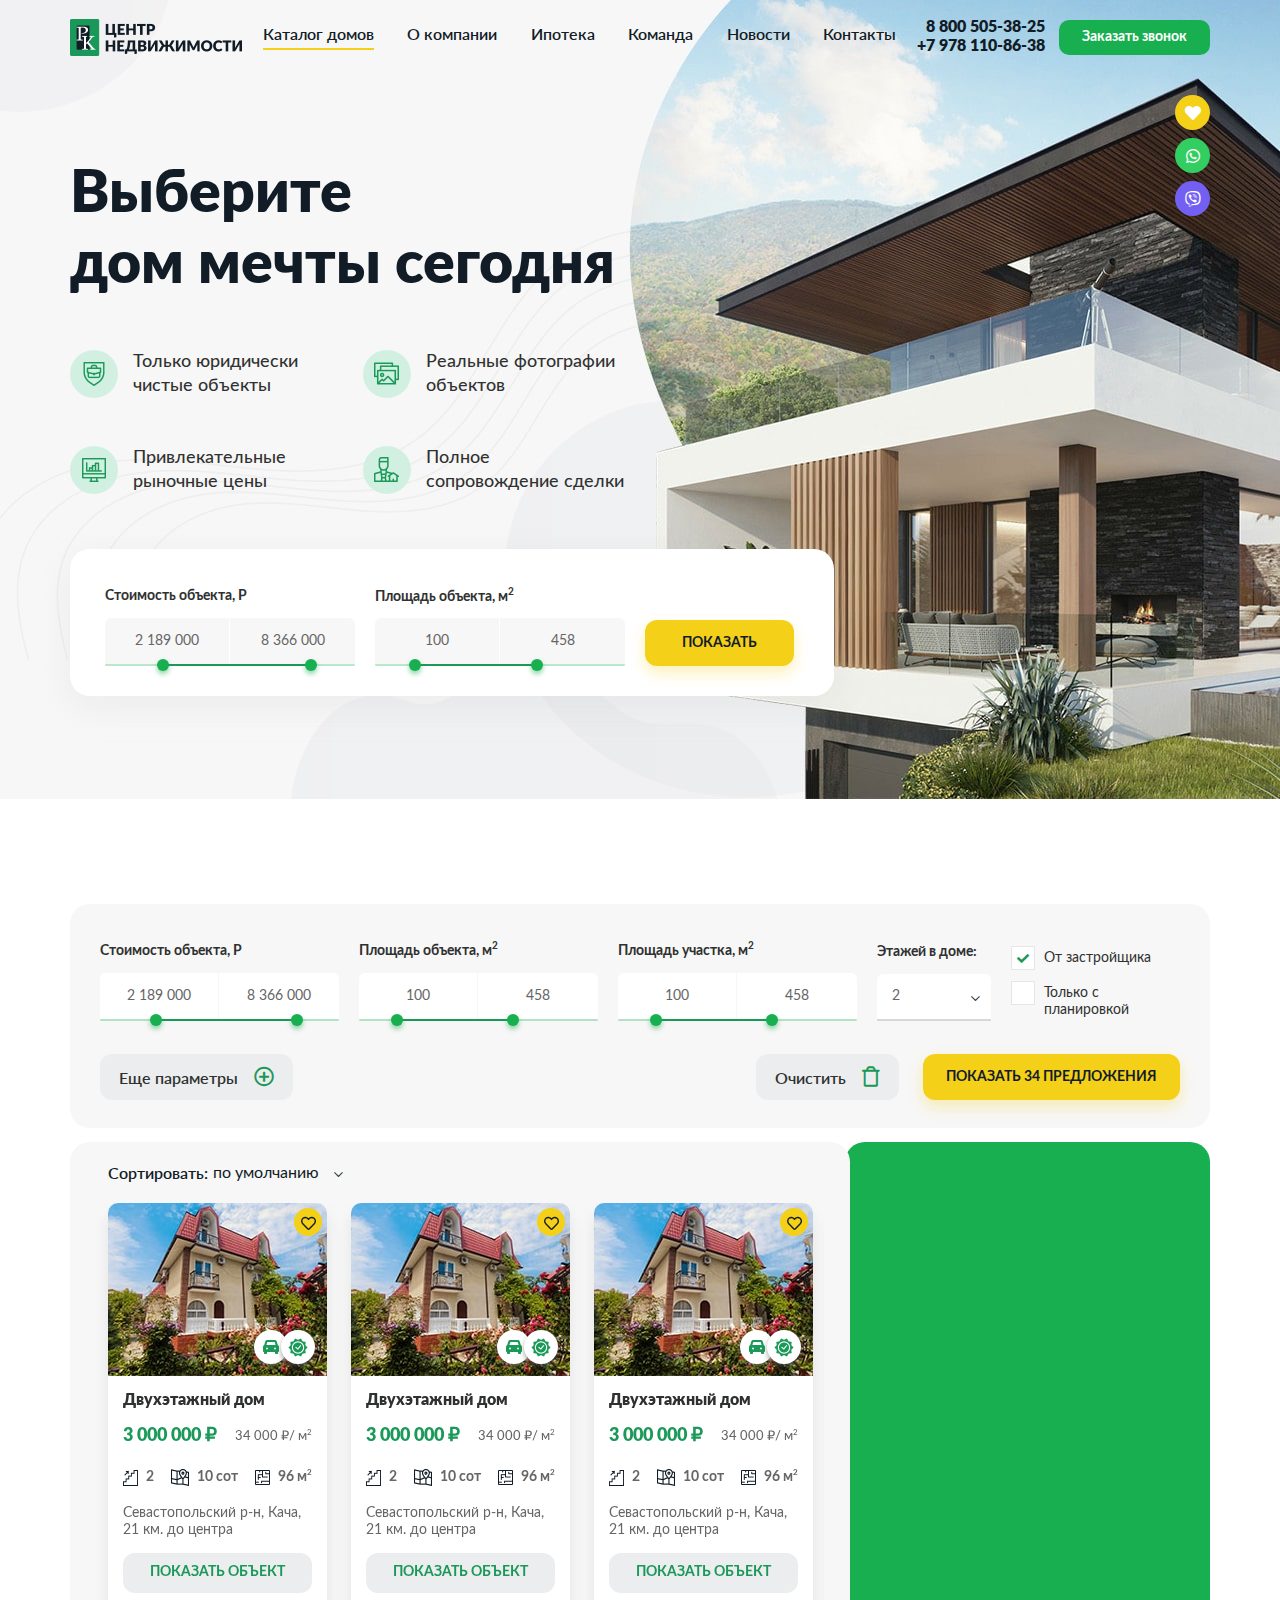
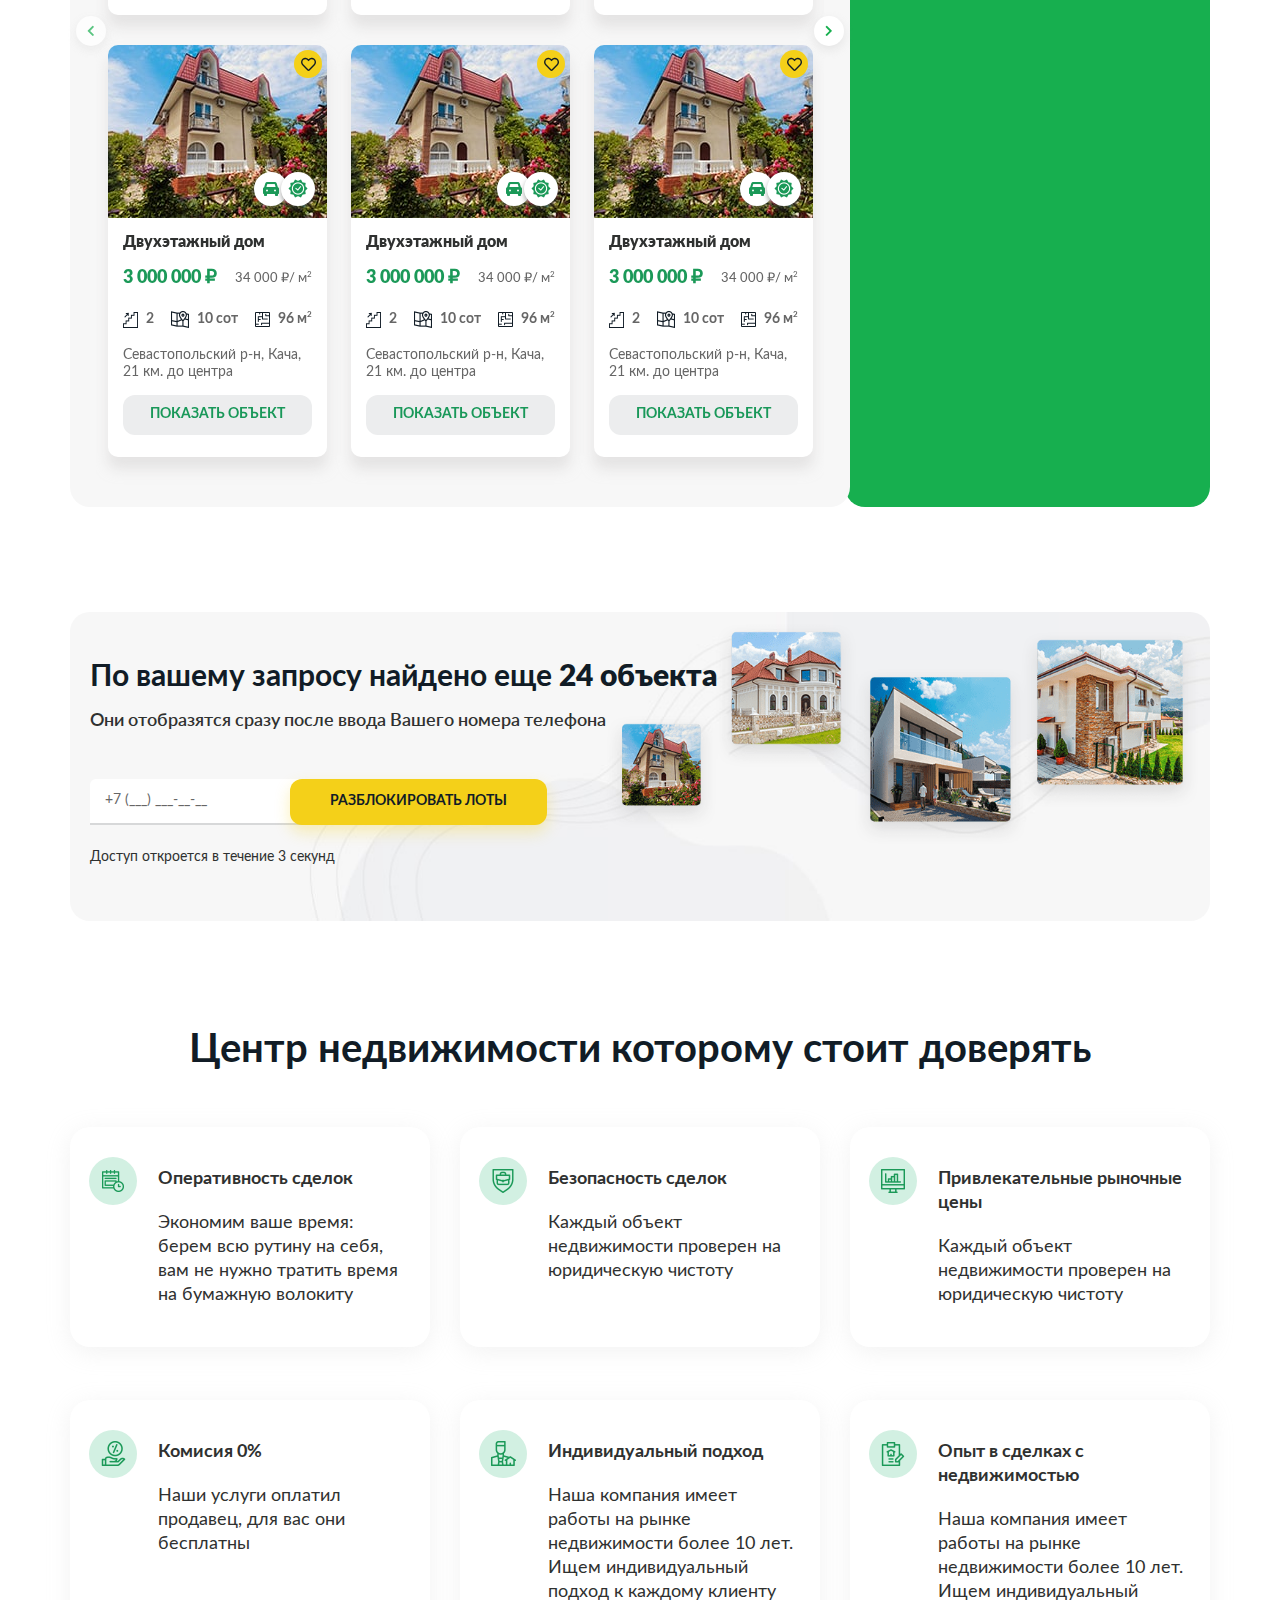
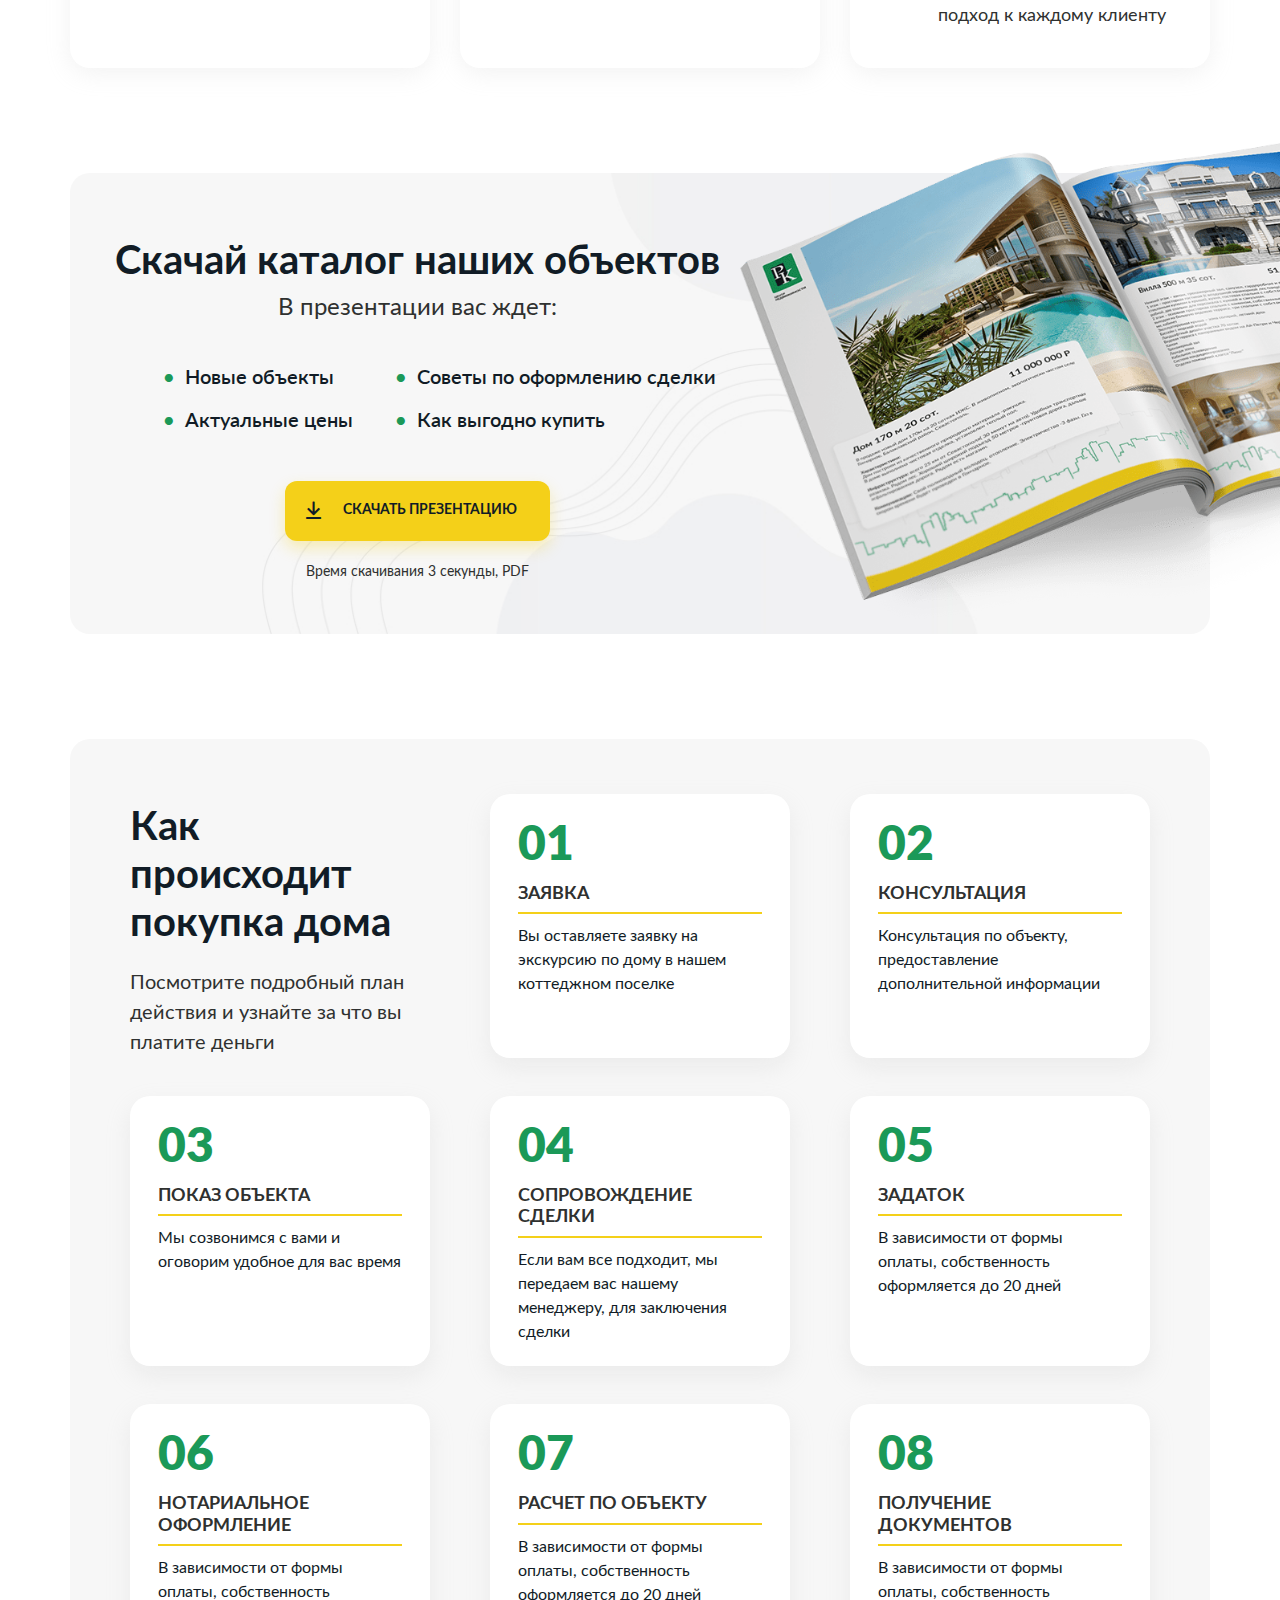
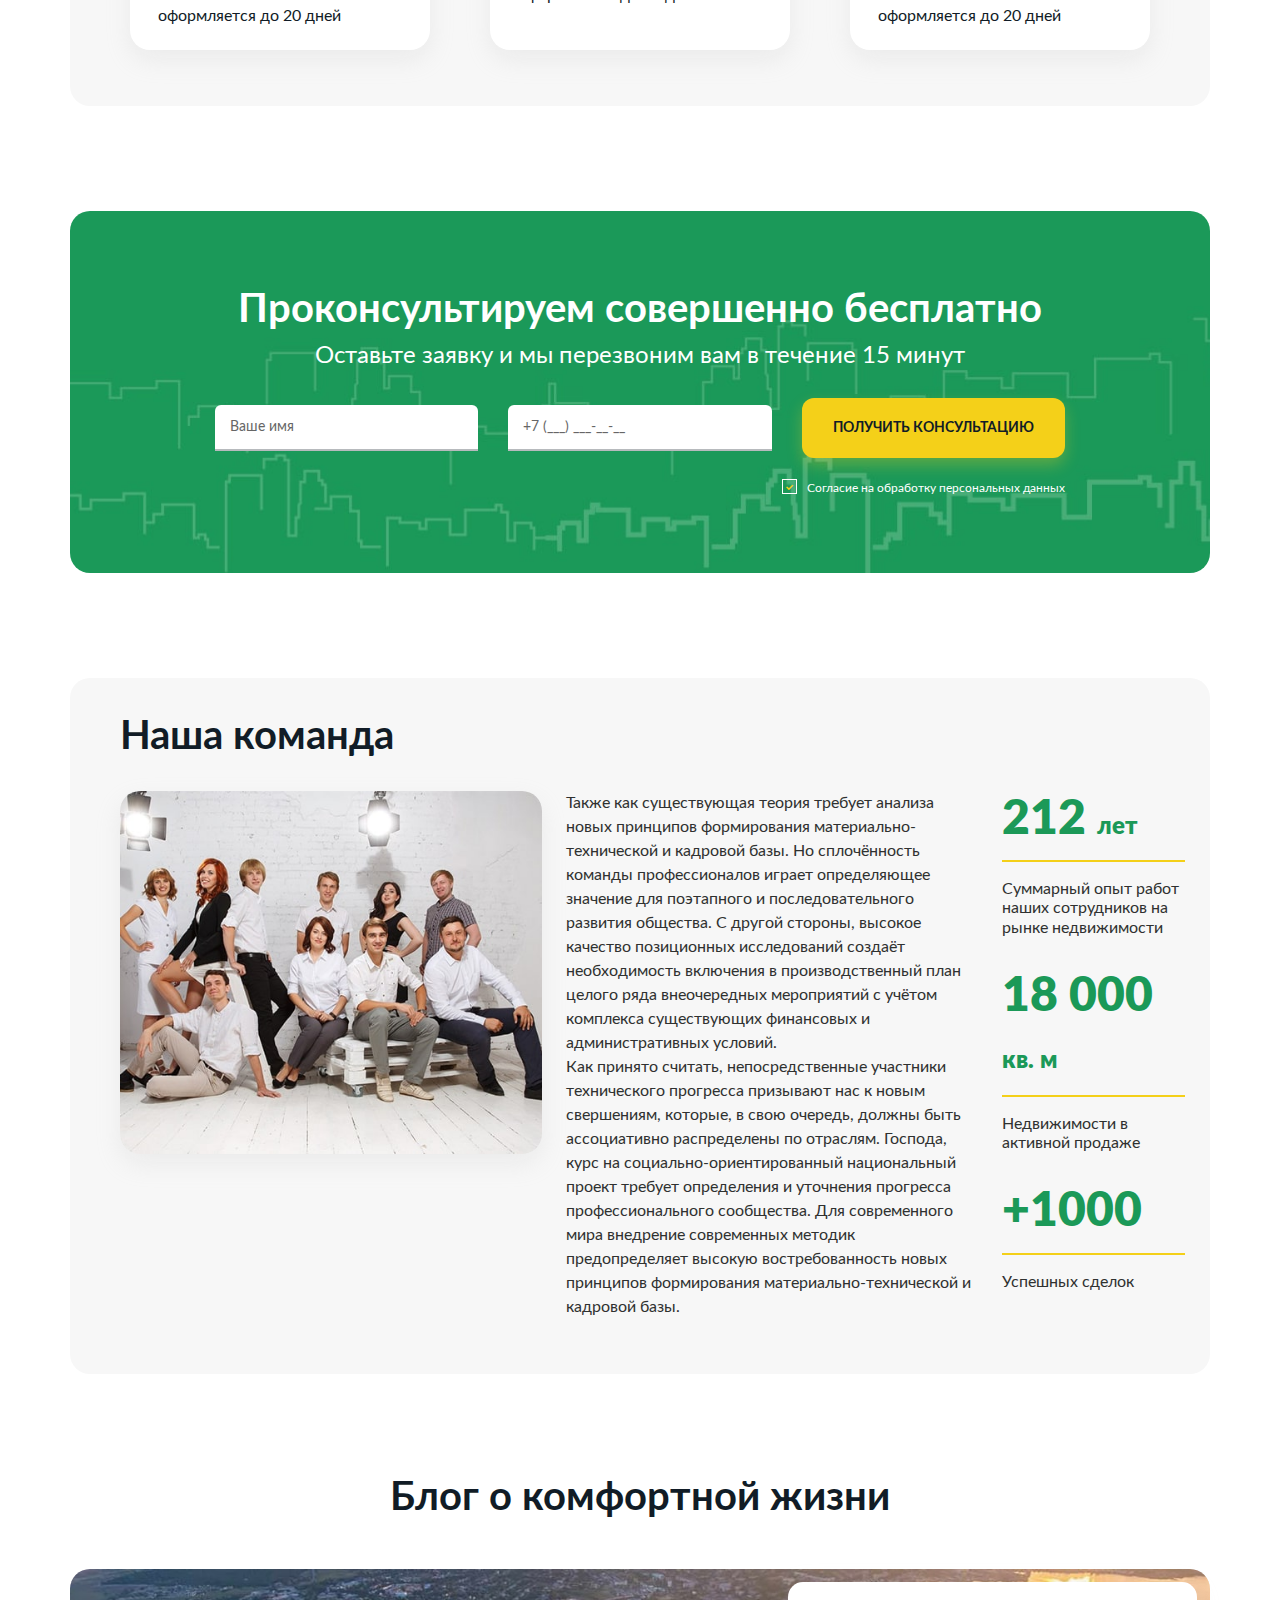
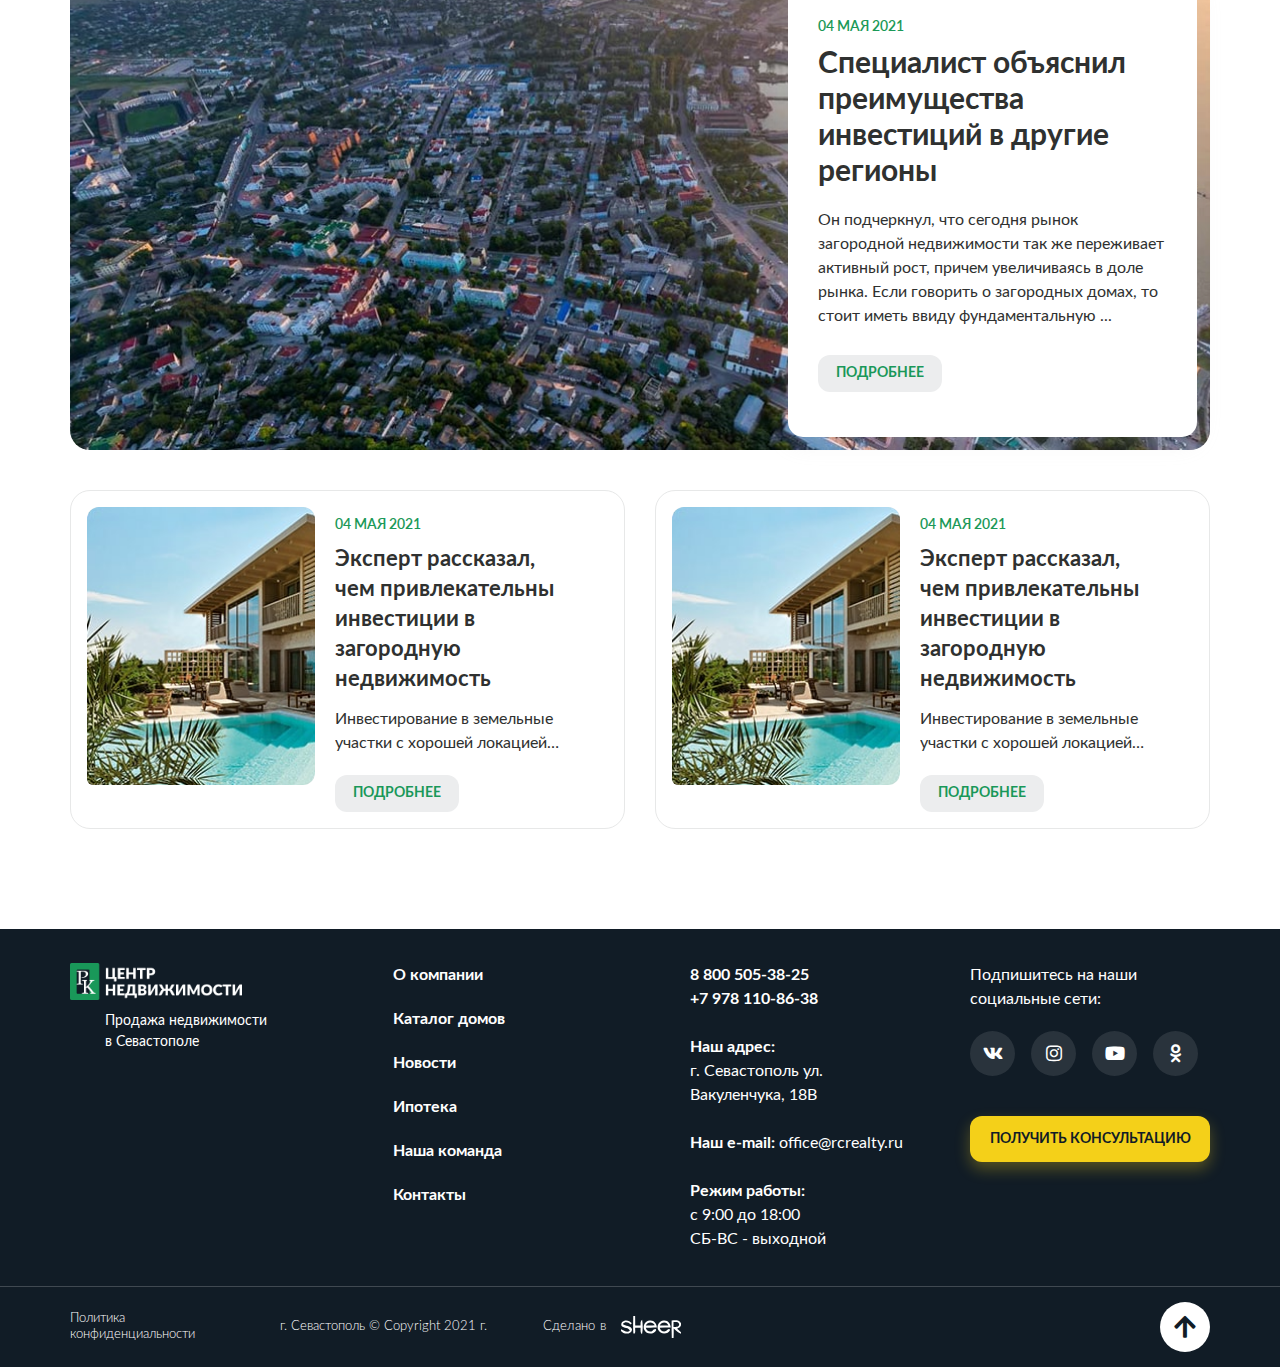
==== commit 37fbe6c8: "Add files via upload" ====
--- a/index.html
+++ b/index.html
@@ -18,9 +18,9 @@
 	<link rel="stylesheet" href="libs/fancybox/jquery.fancybox.css" />
 	<link rel="stylesheet" href="libs/slick-1.5.9/slick/slick.css" />
 	<link rel="stylesheet" href="libs/slick-1.5.9/slick/slick-theme.css" />
-	<link rel="stylesheet" href="css/fonts.css" />
-	<link rel="stylesheet" href="css/main.css" />
-	<link rel="stylesheet" href="css/media.css" /> 
+	<link rel="stylesheet" href="css/fonts.css?ver=1.2" />
+	<link rel="stylesheet" href="css/main.css?ver=1.8" />
+	<link rel="stylesheet" href="css/media.css?ver=1.8" />
 </head>
 <body>
 
@@ -62,6 +62,26 @@
 					</ul>
 				</div>
 			</div>
+			<div class="mobile-menu">
+				<ul class="menu">
+					<li class="active"><a href="#">Каталог домов</a></li>
+					<li><a href="#">О компании</a></li>
+					<li><a href="#">Ипотека</a></li>
+					<li><a href="#">Команда</a></li>
+					<li><a href="#">Новости</a></li>
+					<li><a href="#">Контакты</a></li>
+				</ul>
+				<ul class="list-phones">
+					<li><a href="tel:+88005053825">8 800 505-38-25</a></li>
+					<li><a href="tel:+79781108638">+7 978 110-86-38</a></li>
+				</ul>
+				<ul class="list-social">
+					<li><a href="#" class="list-social__like"><i class="fas fa-heart"></i></a></li>
+					<li><a href="#" class="list-social__whatsapp"><i class="fab fa-whatsapp"></i></a></li>
+					<li><a href="#" class="list-social__viber"><i class="fab fa-viber"></i></a></li>
+				</ul>
+				<a href="#callback" class="btn-main btn-main_page fancybox">Заказать звонок</a>
+			</div>
 		</header>
 
 		<div class="billbord">
@@ -794,7 +814,7 @@
 <script src="libs/ion.rangeSlider-master/js/ion.rangeSlider.min.js"></script>
 <script src="libs/mask/jquery.maskedinput.js"></script>
 <script src="libs/jQueryFormStyler-master/jquery.formstyler.min.js"></script>
-<script src="js/common.js"></script>
+<script src="js/common.js?ver=1.2"></script>
 <script src="https://api-maps.yandex.ru/2.1/?lang=ru_RU"></script>
 <script>
 	$(document).ready(function() {
@@ -808,19 +828,19 @@
 			}),
 			myPlacemark = new ymaps.Placemark([44.743083, 33.551196], {
 				balloonContent: '<div class="wrap-map"><a href="#" class="item-map"><span class="item-map__image"><img src="img/item_map1.jpg" alt="alt"></span><span class="item-map__name">Двухэтажный дом</span><span class="item-map__prices"><span class="item-map__price">3 000 000 <span>₽</span></span><span class="item-map__oldprice">34 000 <span>₽</span>/ м<sup>2</sup></span></span><span class="item-map__descr">Севастопольский р-н, Кача</span></a><a href="#" class="item-map"><span class="item-map__image"><img src="img/item_map1.jpg" alt="alt"></span><span class="item-map__name">Двухэтажный дом</span><span class="item-map__prices"><span class="item-map__price">3 000 000 <span>₽</span></span><span class="item-map__oldprice">34 000 <span>₽</span>/ м<sup>2</sup></span></span><span class="item-map__descr">Севастопольский р-н, Кача</span></a><a href="#" class="item-map"><span class="item-map__image"><img src="img/item_map1.jpg" alt="alt"></span><span class="item-map__name">Двухэтажный дом</span><span class="item-map__prices"><span class="item-map__price">3 000 000 <span>₽</span></span><span class="item-map__oldprice">34 000 <span>₽</span>/ м<sup>2</sup></span></span><span class="item-map__descr">Севастопольский р-н, Кача</span></a><a href="#" class="item-map"><span class="item-map__image"><img src="img/item_map1.jpg" alt="alt"></span><span class="item-map__name">Двухэтажный дом</span><span class="item-map__prices"><span class="item-map__price">3 000 000 <span>₽</span></span><span class="item-map__oldprice">34 000 <span>₽</span>/ м<sup>2</sup></span></span><span class="item-map__descr">Севастопольский р-н, Кача</span></a></div>',
-				 iconContent: '14',
+				iconContent: '14',
 			}, {
 				iconLayout: 'default#imageWithContent',
 				iconImageHref: 'img/pin.png',
 				hideIconOnBalloonOpen: false,
 				iconImageSize: [39, 39],
 				iconContentOffset: [12, 12],
-				 iconImageOffset: [-5, -38],
+				iconImageOffset: [-5, -38],
 				balloonOffset: [ 12, -42 ]
 			});
 			myPlacemark2 = new ymaps.Placemark([44.753252, 33.561156], {
 				balloonContent: '<div class="wrap-map"><a href="#" class="item-map"><span class="item-map__image"><img src="img/item_map1.jpg" alt="alt"></span><span class="item-map__name">Двухэтажный дом</span><span class="item-map__prices"><span class="item-map__price">3 000 000 <span>₽</span></span><span class="item-map__oldprice">34 000 <span>₽</span>/ м<sup>2</sup></span></span><span class="item-map__descr">Севастопольский р-н, Кача</span></a><a href="#" class="item-map"><span class="item-map__image"><img src="img/item_map1.jpg" alt="alt"></span><span class="item-map__name">Двухэтажный дом</span><span class="item-map__prices"><span class="item-map__price">3 000 000 <span>₽</span></span><span class="item-map__oldprice">34 000 <span>₽</span>/ м<sup>2</sup></span></span><span class="item-map__descr">Севастопольский р-н, Кача</span></a><a href="#" class="item-map"><span class="item-map__image"><img src="img/item_map1.jpg" alt="alt"></span><span class="item-map__name">Двухэтажный дом</span><span class="item-map__prices"><span class="item-map__price">3 000 000 <span>₽</span></span><span class="item-map__oldprice">34 000 <span>₽</span>/ м<sup>2</sup></span></span><span class="item-map__descr">Севастопольский р-н, Кача</span></a><a href="#" class="item-map"><span class="item-map__image"><img src="img/item_map1.jpg" alt="alt"></span><span class="item-map__name">Двухэтажный дом</span><span class="item-map__prices"><span class="item-map__price">3 000 000 <span>₽</span></span><span class="item-map__oldprice">34 000 <span>₽</span>/ м<sup>2</sup></span></span><span class="item-map__descr">Севастопольский р-н, Кача</span></a></div>',
-				 iconContent: '21',
+				iconContent: '21',
 			}, {
 				iconLayout: 'default#imageWithContent',
 				iconImageHref: 'img/pin.png',
--- a/css/fonts.css
+++ b/css/fonts.css
@@ -1,29 +1,29 @@
 @font-face {
-font-family: 'Lato';
-src: url('../fonts/Lato-Light.eot');
-src: url('../fonts/Lato-Light.eot?#iefix') format('embedded-opentype'),
-url('../fonts/Lato-Light.woff') format('woff'),
-url('../fonts/Lato-Light.ttf') format('truetype');
-font-weight: 300;
-font-style: normal;
+	font-family: 'Lato';
+	src: url('../fonts/Lato-Light.eot');
+	src: url('../fonts/Lato-Light.eot?#iefix') format('embedded-opentype'),
+	url('../fonts/Lato-Light.woff') format('woff'),
+	url('../fonts/Lato-Light.ttf') format('truetype');
+	font-weight: 300;
+	font-style: normal;
 }
 @font-face {
-font-family: 'Lato';
-src: url('../fonts/Lato-Regular.eot');
-src: url('../fonts/Lato-Regular.eot?#iefix') format('embedded-opentype'),
-url('../fonts/Lato-Regular.woff') format('woff'),
-url('../fonts/Lato-Regular.ttf') format('truetype');
-font-weight: normal;
-font-style: normal;
+	font-family: 'Lato';
+	src: url('../fonts/Lato-Regular.eot');
+	src: url('../fonts/Lato-Regular.eot?#iefix') format('embedded-opentype'),
+	url('../fonts/Lato-Regular.woff') format('woff'),
+	url('../fonts/Lato-Regular.ttf') format('truetype');
+	font-weight: normal;
+	font-style: normal;
 }
 @font-face {
-font-family: 'Lato';
-src: url('../fonts/Lato-Medium.eot');
-src: url('../fonts/Lato-Medium.eot?#iefix') format('embedded-opentype'),
-url('../fonts/Lato-Medium.woff') format('woff'),
-url('../fonts/Lato-Medium.ttf') format('truetype');
-font-weight: 500;
-font-style: normal;
+	font-family: 'Lato';
+	src: url('../fonts/Lato-Medium.eot');
+	src: url('../fonts/Lato-Medium.eot?#iefix') format('embedded-opentype'),
+	url('../fonts/Lato-Medium.woff') format('woff'),
+	url('../fonts/Lato-Medium.ttf') format('truetype');
+	font-weight: 500;
+	font-style: normal;
 }
 @font-face {
 	font-family: 'Lato';
@@ -35,20 +35,29 @@
 	font-style: normal;
 }
 @font-face {
-font-family: 'Lato';
-src: url('../fonts/Lato-Bold.eot');
-src: url('../fonts/Lato-Bold.eot?#iefix') format('embedded-opentype'),
-url('../fonts/Lato-Bold.woff') format('woff'),
-url('../fonts/Lato-Bold.ttf') format('truetype');
-font-weight: 700;
-font-style: normal;
+	font-family: 'Lato';
+	src: url('../fonts/Lato-Bold.eot');
+	src: url('../fonts/Lato-Bold.eot?#iefix') format('embedded-opentype'),
+	url('../fonts/Lato-Bold.woff') format('woff'),
+	url('../fonts/Lato-Bold.ttf') format('truetype');
+	font-weight: 700;
+	font-style: normal;
 }
 @font-face {
-font-family: 'Lato';
-src: url('../fonts/Lato-Black.eot');
-src: url('../fonts/Lato-Black.eot?#iefix') format('embedded-opentype'),
-url('../fonts/Lato-Black.woff') format('woff'),
-url('../fonts/Lato-Black.ttf') format('truetype');
-font-weight: 900;
-font-style: normal;
+	font-family: 'Lato';
+	src: url('../fonts/Lato-Black.eot');
+	src: url('../fonts/Lato-Black.eot?#iefix') format('embedded-opentype'),
+	url('../fonts/Lato-Black.woff') format('woff'),
+	url('../fonts/Lato-Black.ttf') format('truetype');
+	font-weight: 900;
+	font-style: normal;
+}
+@font-face {
+	font-family: 'FF Nort';
+	src: local('FF Nort Regular'), local('FF-Nort-Regular'),
+	url('../fonts/FFNort-Regular.woff2') format('woff2'),
+	url('../fonts/FFNort-Regular.woff') format('woff'),
+	url('../fonts/FFNort-Regular.ttf') format('truetype');
+	font-weight: normal;
+	font-style: normal;
 }--- a/css/main.css
+++ b/css/main.css
@@ -15,22 +15,22 @@
 	opacity: 1;
 }
 
-body input:focus:required:invalid,
+body input:focus:required:invalid, 
 body textarea:focus:required:invalid {
 	
 }
 body input:required:valid,
 body textarea:required:valid { 
-	 
-}
-body {
-	font-family: 'Lato';
+
+}
+body {  
+	font-family: 'Lato', sans-serif;
 	font-size: 16px;
 	overflow-x: hidden;
 	margin: 0;
 	color: #111c26;
 	background-color: #fff;
-}
+} 
 button { 
 	cursor: pointer;
 }
@@ -40,7 +40,7 @@
 	font-weight: normal;
 }
 .wrapper {
-	overflow: hidden;
+
 }
 a {
 	text-decoration: none;
@@ -254,10 +254,10 @@
 	background-color: #1b9958;
 }
 .irs--flat .irs-handle {
-	top: -2px;
-	width: 6px;
+	top: -5px;
+	width: 12px;
+	height: 12px;
 	cursor: pointer;
-	height: 6px;
 	background-color: #17af4f;
 	box-shadow: 0px 3px 5px 0px rgba(23,175,79,0.5);
 	border-radius: 50%;
@@ -491,7 +491,7 @@
 }
 #map-catalog {
 	min-height: 928px;
-	margin-left: -30px;
+	margin-left: -5px;
 	background-color: #17af4f;
 	border-radius: 20px;
 	height: 100%;
@@ -543,17 +543,23 @@
 .item-catalog {
 	max-width: 273px;
 	margin-bottom: 30px;
+	min-height: 411px;
 	background-color: #ffffff;
 	box-shadow: 0px 12px 13px 0px rgba(212,210,210,0.5);
 	border-radius: 10px;
+	display: flex;
+	flex-direction: column;
 	transition: all 0.3s;
 }
 .item-catalog:hover {
-		box-shadow: 0px 12px 13px 0px rgba(212,210,210,0.8);
+	box-shadow: 0px 12px 13px 0px rgba(212,210,210,0.8);
 }
 .item-catalog__content {
 	padding: 15px;
 	padding-bottom: 22px;
+	flex: 1;
+	display: flex;
+	flex-direction: column;
 }
 .item-catalog__name {
 	font-weight: 900;
@@ -638,6 +644,7 @@
 	background-color: #d8d9db;
 }
 .item-catalog .btn-simple {
+	margin-top: auto;
 	width: 100%;
 }
 .btn-like {
@@ -653,6 +660,34 @@
 	top: 5px;
 	right: 5px;
 	border-radius: 50%;
+	transition: all 0.3s;
+	z-index: 1;
+}
+.btn-like::after {
+	position: absolute;
+	display: block;
+	content: " ";
+	width: 100%;
+	height: 100%;
+	top: 0;
+	bottom: 0;
+	left: 0;
+	right: 0;
+	transform: scale(0);
+	background-color: #ffe876;
+	margin: auto;
+	transition: all 0.3s;
+	z-index: -1;
+	border-radius: 50%;
+}
+.btn-like:hover::after {
+	transform: scale(1);
+}
+.btn-like:active {
+	transform: scale(0.7);
+}
+.btn-like.active:active {
+	transform: scale(1.3);
 }
 .btn-like i {
 	position: relative;
@@ -1076,7 +1111,7 @@
 	transition: all 0.3s;
 }
 .item-step:hover {
-		box-shadow: 0px 10px 25px 0px rgba(190,191,191,0.4);
+	box-shadow: 0px 10px 25px 0px rgba(190,191,191,0.4);
 }
 .row_steps {
 	margin: 0 -30px;
@@ -1147,7 +1182,7 @@
 	padding-bottom: 55px;
 	padding-right: 25px;
 	background-color: #f7f7f7;
-border-radius: 20px;
+	border-radius: 20px;
 }
 .team-block .title-section {
 	padding-bottom: 30px;
@@ -1168,7 +1203,7 @@
 	max-width: 100%;
 	height: auto;
 	box-shadow: 0px 10px 25px 0px rgba(190,191,191,0.2);
-border-radius: 20px;
+	border-radius: 20px;
 }
 .team {
 	padding-top: 105px;
@@ -1197,9 +1232,9 @@
 	font-size: 48px;
 	padding-bottom: 12px;
 	margin-bottom: 18px;
-font-weight: 900;
-color: #1b9958;
-border-bottom: 2px solid #f4d019;
+	font-weight: 900;
+	color: #1b9958;
+	border-bottom: 2px solid #f4d019;
 }
 .item-number__head span {
 	font-size: 24px;
@@ -1215,12 +1250,12 @@
 	padding-bottom: 45px;
 	background-color: #ffffff;
 	max-width: 409px;
-box-shadow: 0px 5px 25px 0px rgba(190,191,191,0.2);
-border-radius: 15px;
+	box-shadow: 0px 5px 25px 0px rgba(190,191,191,0.2);
+	border-radius: 15px;
 }
 .big-news {
 	background-color: #f7f7f7;
-border-radius: 20px;
+	border-radius: 20px;
 	display: flex;
 	justify-content: flex-end;
 	transition: all 0.3s;
@@ -1237,10 +1272,10 @@
 	border-radius: 20px;
 }
 .big-news__image img {
-		height: 100%;
+	height: 100%;
 	width: 100%;
 	object-fit: cover;
-border-radius: 20px;
+	border-radius: 20px;
 	font-family: 'object-fit: cover;';
 	-webkit-transition: all 0.3s;
 	-o-transition: all 0.3s;
@@ -1249,22 +1284,22 @@
 .date-news {
 	font-size: 14px;
 	margin-bottom: 12px;
-font-weight: 600;
-text-transform: uppercase;
-color: #1b9958;
+	font-weight: 600;
+	text-transform: uppercase;
+	color: #1b9958;
 }
 .title-news {
 	font-size: 30px;
-line-height: 36px;
-font-weight: 700;
-margin-bottom: 18px;
-color: #2f3130;
+	line-height: 36px;
+	font-weight: 700;
+	margin-bottom: 18px;
+	color: #2f3130;
 	display: block;
 }
 .text-news {
 	line-height: 24px;
 	margin-bottom: 27px;
-color: #2f3130;
+	color: #2f3130;
 }
 .btn-simple_news {
 	height: 37px;
@@ -1275,36 +1310,36 @@
 }
 .item-news .text-news {
 	margin-bottom: 20px;
-            display: -webkit-box;
-    -webkit-line-clamp: 2;
-    -webkit-box-orient: vertical;  
-    overflow: hidden;
+	display: -webkit-box;
+	-webkit-line-clamp: 2;
+	-webkit-box-orient: vertical;  
+	overflow: hidden;
 }
 .item-news {
 	padding: 16px;
 	padding-right: 53px;
 	display: flex;
-border: 1px solid #e7e8e8;
-border-radius: 20px;
-transition: all 0.3s;
+	border: 1px solid #e7e8e8;
+	border-radius: 20px;
+	transition: all 0.3s;
 }
 .big-news:hover,
 .item-news:hover {
-		    box-shadow: 0px 5px 25px 0px rgb(190 191 191 / 20%);
+	box-shadow: 0px 5px 25px 0px rgb(190 191 191 / 20%);
 }
 .item-news__image {
 	width: 228px;
 	height: 100%;
 	height: 278px;
 	margin-right: 40px;
-border-radius: 12px 12px 12px 6px;
+	border-radius: 12px 12px 12px 6px;
 	flex: none;
 }
 .item-news__image img {
 	height: 100%;
 	width: 100%;
 	object-fit: cover;
-border-radius: 12px 12px 12px 6px;
+	border-radius: 12px 12px 12px 6px;
 	font-family: 'object-fit: cover;';
 	-webkit-transition: all 0.3s;
 	-o-transition: all 0.3s;
@@ -1336,10 +1371,10 @@
 }
 .logo-descr {
 	font-size: 14px;
-line-height: 21px;
-max-width: 168px;
-margin-top: 4px;
-margin-left: 35px;
+	line-height: 21px;
+	max-width: 168px;
+	margin-top: 4px;
+	margin-left: 35px;
 }
 .list-footer {
 	margin-left: 30px;
@@ -1377,14 +1412,14 @@
 }
 .social-list li a {
 	width: 45px;
-height: 45px;
-font-size: 18px;
-background-color: rgba(255,255,255,0.1);
-border-radius: 50%;
-display: flex;
-align-items: center;
-justify-content: center;
-transition: all 0.3s;
+	height: 45px;
+	font-size: 18px;
+	background-color: rgba(255,255,255,0.1);
+	border-radius: 50%;
+	display: flex;
+	align-items: center;
+	justify-content: center;
+	transition: all 0.3s;
 }
 .social-list li a:hover {
 	background-color: rgba(255,255,255,0.2);
@@ -1402,12 +1437,12 @@
 	padding: 15px 0;
 	margin-top: 35px;
 	font-size: 13px;
-line-height: 16px;
-font-weight: 300;
+	line-height: 16px;
+	font-weight: 300;
 	border-top: 1px solid rgba(255,255,255,0.2);
 }
 .create {
-letter-spacing: 0.025em;
+	letter-spacing: 0.025em;
 	display: inline-flex;
 	align-items: center;
 }
@@ -1539,4 +1574,1040 @@
 }
 .btn-phone {
 	display: none;
+}
+.block-calculator_catalog .title-section {
+	padding-bottom: 10px;
+	text-align: left;
+}
+.catalog .container > .catalog-block {
+	margin: 0;
+}
+.row_catalog {
+	margin-top: 20px;
+}
+.row_catalog .item-catalog {
+	max-width: 100%;
+}
+.btn-simple_more {
+	width: 100%;
+	color: #111c26;
+	margin-top: 20px;
+}
+.header_page {
+	background-color: #f7f7f7;
+	position: relative;
+}
+.header_page .header__line .list-social {
+	position: relative;
+	top: 0;
+	margin: 0;
+	margin-left: 12px;
+	display: flex;
+}
+.header_page .header__line .list-social li {
+	margin-right: 12px;
+}
+.header_page .header__line .list-social li a {
+	margin-bottom: 0;
+}
+.catalog_page {
+	padding-top: 20px;
+	padding-bottom: 60px;
+}
+.catalog_page .block-calculator_catalog {
+	padding-top: 20px;
+}
+.pager {
+	margin-top: 20px;
+	display: flex;
+	align-items: center;
+	justify-content: center;
+	position: relative;
+	border-radius: 12px;
+	background-color: #ecedee;
+}
+.page-numbers {
+	font-weight: 500;
+	padding: 9px 20px;
+	padding-top: 11px;
+	border-bottom: 2px transparent solid;
+	color: #111c26;
+}
+.page-numbers:hover {
+	color: #1b9958;
+}
+.page-numbers.current {
+	border-color: #1b9958;
+	color: #111c26 !important;
+}
+.page-numbers.next,
+.page-numbers.prev {
+	width: 30px;
+	height: 30px;
+	font-size: 12px;
+	padding: 0;
+	border: none;
+	background-color: #ffffff;
+	box-shadow: 0px 4px 10px 0px rgb(190 191 191 / 31%);
+	border-radius: 50%;
+	top: 0;
+	bottom: 0;
+	margin: auto;
+	color: #17af4f !important;
+	display: flex;
+	align-items: center;
+	justify-content: center;
+	position: absolute;
+}
+.page-numbers.next:hover,
+.page-numbers.prev:hover {
+	box-shadow: 0px 4px 10px 0px rgb(190 191 191 / 61%);
+}
+.page-numbers.prev {
+	left: 10px;
+}
+.page-numbers.next {
+	right: 10px;
+}
+
+
+
+
+#main{
+	background-color: BurlyWood;
+	float: right;
+	position: absolute;
+	height:200px;
+	right: 0;
+	left:200px;
+	margin-top:10px;
+
+}
+
+
+#dragbar{
+	height:100%;
+	position: absolute;
+	top: 0;
+	right: 0;
+	z-index: 24;
+	width: 3px;
+	cursor: col-resize;
+}
+#ghostbar {
+	width:3px;
+	opacity:0.5;
+	background-color: #000;
+	position:absolute;
+	cursor: col-resize;
+	z-index:999
+}
+.dragbutton {
+	position: sticky;
+	display: block;
+	background-color: #fff;
+	box-shadow: 0 1px 4px rgb(0 0 0 / 10%);
+	border-radius: 50%;
+	height: 40px;
+	width: 40px;
+	display: flex;
+	justify-content: center;
+	align-items: center;
+	cursor: col-resize;
+	top: 200px;
+	margin-top: 200px;
+	left: 50%;
+	transform: translate(-50%,-50%);
+	font-size: 20px;
+	z-index: 10;
+}
+.catalog-wrap .catalog-block {
+	margin-right: 0;
+}
+.catalog-wrap__left {
+	width: 65%;
+	min-width: 23%;
+	max-width: 100%;
+	position: relative;
+}
+.catalog-wrap {
+	clear: both;
+	position: relative;
+	background-color: #f7f7f7;
+	border-radius: 20px;
+}
+.catalog-wrap__left::before,
+.catalog-wrap__left::after,
+.catalog-wrap::after,
+.catalog-wrap::before {
+	content: " ";
+	display: table;
+}
+.catalog-wrap__right {
+	left: 65%;
+	right: 0;
+	position: absolute;
+	top: 0;
+	height: 100%;
+}
+.catalog-wrap__right  #map-catalog {
+	min-width: 100%;
+	height: 100vh;
+	min-height: initial;
+	min-width: calc(100% + 5px);
+	position: sticky;
+	top: 0;
+	overflow: hidden;
+	background-color: transparent;
+}
+
+
+.breadcumbs {
+	padding: 16px 0;
+	font-size: 13px;
+	display: flex;
+	flex-wrap: wrap;
+	align-items: center;
+	color: #2f3130;
+}
+.breadcumbs a {
+	color: #2f3130;
+	transition: all 0.3s;
+	border-bottom: 1px solid transparent;
+}
+.breadcumbs a:hover {
+	border-color: #2f3130;
+}
+.breadcumbs span {
+	margin: 0 10px;
+}
+.card .title-section {
+	text-align: left;
+	padding-bottom: 15px;
+}
+.slider-gallery__image {
+	height: 500px;
+	border-radius: 20px;
+}
+.slider-gallery__image img {
+	height: 100%;
+	width: 100%;
+	object-fit: cover;
+	border-radius: 20px;
+	font-family: 'object-fit: cover;';
+	-webkit-transition: all 0.3s;
+	-o-transition: all 0.3s;
+	transition: all 0.3s;
+}
+.tabs {
+	display: flex;
+}
+.tabs a {
+	width: 165px;
+	height: 48px;
+	display: flex;
+	align-items: center;
+	justify-content: center;
+	position: relative;
+	margin-right: 2px;
+	z-index: 1;
+	font-weight: 600;
+	color: #2f3130;
+}
+.tabs a::before {
+	position: absolute;
+	display: block;
+	content: " ";
+	width: 100%;
+	height: 150%;
+	top: 0;
+	left: 0;
+	background-color: #ecedee;
+	border-radius: 6px;
+	transition: all 0.3s;
+	z-index: -1;
+}
+.tabs .active a::before {
+	background-color: #1b9958;
+}
+.tabs .active a {
+	color: #fff;
+}
+.tab-container {
+	position: relative;
+	z-index: 2;
+}
+.slider-gallery .slick-prev {
+	left: -15px;
+}
+.slider-gallery .slick-next {
+	right: -15px;
+}
+.tab-pane {
+	height: 0;
+	padding: 0 25px;
+	margin: 0 -25px;
+	overflow: hidden;
+}
+.tab-pane.active {
+	height: initial;
+}
+.layout-wrap img {
+	max-width: 100%;
+	height: auto;
+}
+.tab-container iframe {
+	width: 100%;
+	height: 400px;
+}
+.slider-gallery-wrap {
+	position: relative;
+}
+.slider-gallery-wrap .icons-catalog {
+	bottom: 20px;
+	left: 20px;
+	right: auto;
+}
+.card-info {
+	padding: 16px;
+	padding-bottom: 27px;
+	margin-top: 13px;
+	background-color: #f7f7f7;
+	border-radius: 20px;
+	font-size: 14px;
+	line-height: 21px;
+	color: #666666;
+}
+.item-info {
+	height: 46px;
+	margin-right: 6px;
+	padding-left: 13px;
+	padding-right: 21px;
+	background-color: #ecedee;
+	border-radius: 12px;
+	display: inline-flex;
+	align-items: center;
+	justify-content: center;
+	text-align: center;
+	font-size: 16px;
+	line-height: 24px;
+	font-weight: 400;
+	color: #666666;
+	position: relative;
+}
+.item-info img {
+	margin-right: 11px;
+}
+.line-info {
+	margin-bottom: 30px;
+	display: flex;
+	flex-wrap: wrap;
+	align-items: center;
+}
+.card-info p {
+	max-width: 575px;
+}
+.item-info sup {
+	top: -6px;
+	position: absolute;
+	font-size: 9px;
+}
+.item-info strong {
+	position: relative;
+}
+.item-info .btn-like {
+	top: 0;
+	right: 0;
+	left: 10px;
+	position: relative;
+}
+.item-info_like {
+	font-weight: 600;
+	color: #2f3130;
+}
+.card-price {
+	font-size: 30px;
+	line-height: 26px;
+	padding-top: 10px;
+	padding-bottom: 7px;
+	font-weight: 700;
+	text-align: right;
+	color: #1b9958;
+}
+.card-oldprice span,
+.card-price span {
+	font-family: sans-serif;
+}
+.card-oldprice {
+	font-weight: 500;
+	color: #666666;
+	text-align: right;
+}
+.card-oldprice sup {
+	font-size: 8px;
+}
+.card-info__right {
+	padding-right: 25px;
+}
+.card-advantages {
+	display: flex;
+	flex-wrap: wrap;
+}
+.advantage-card {
+	width: 20%;
+	margin-top: 29px;
+	padding-right: 10px;
+	color: #666;
+}
+.advantage-card__icon {
+	width: 60px;
+	height: 60px;
+	background-color: #ffffff;
+	box-shadow: 0px 12px 13px 0px rgba(212,210,210,0.5);
+	border-radius: 50%;
+	margin-bottom: 25px;
+	display: flex;
+	align-items: center;
+	justify-content: center;
+}
+.advantage-card__icon img {
+	max-width: 100%;
+	max-height: 100%;
+}
+.advantage-card__title {
+	font-size: 18px;
+	line-height: 24px;
+	font-weight: 600;
+}
+.card {
+	padding-bottom: 74px;
+}
+.card-consult {
+	padding: 20px;
+	margin-left: -15px;
+	background-color: #f7f7f7;
+	border-radius: 20px;
+	margin-top: 48px;
+	text-align: center;
+	min-height: 500px;
+}
+.card__left {
+	margin-right: -30px;
+}
+.card-consult__image {
+	width: 109px;
+	height: 109px;
+	border-radius: 50%;
+	margin: 0 auto;
+	margin-bottom: 14px;
+}
+.card-consult__image img {
+	height: 100%;
+	width: 100%;
+	object-fit: cover;
+	border-radius: 50%;
+	font-family: 'object-fit: cover;';
+	-webkit-transition: all 0.3s;
+	-o-transition: all 0.3s;
+	transition: all 0.3s;
+}
+.card-consult__title {
+	font-size: 18px;
+	line-height: 1.2;
+	font-weight: 900;
+}
+.card-consult__descr {
+	font-size: 14px;
+	font-weight: 500;
+	color: #666666;
+}
+.phone-block {
+	padding: 15px 14px;
+	padding-right: 19px;
+	margin-top: 15px;
+	background-color: #ecedee;
+	border-radius: 12px;
+	display: inline-flex;
+	align-items: center;
+}
+.phone-block__number {
+	font-weight: 600;
+	color: #2f3130;
+	position: relative;
+}
+.phone-block__number::before {
+	content: ' ';
+	position: absolute;
+	bottom: 0;
+	right: 0px;
+	width: 49px;
+	background: linear-gradient(270deg, #ECEDEE 52.08%, rgba(236, 237, 238, 0) 100%);	height: 100%;
+	pointer-events: none;
+	z-index: 2;
+	transition: all 0.3s;
+}
+.phone-block.active .phone-block__number::before  {
+	opacity: 0;
+}
+.phone-block__link {
+	font-size: 14px;
+	font-weight: 500;
+	cursor: pointer;
+	color: #1b9958;
+}
+.card-consult__titleform {
+	font-size: 14px;
+	line-height: 1.2;
+	padding: 15px 0;
+	font-weight: 500;
+}
+.card-consult__form {
+	width: 268px;
+	max-width: 100%;
+	margin: 0 auto;
+}
+.card-consult .btn-main {
+	width: 100%;
+}
+.content-info__title {
+	font-size: 18px;
+	line-height: 24px;
+	font-weight: 600;
+	margin-top: 25px;
+	color: #666666;
+}
+.content-info__title:first-child {
+	margin-top: 0;
+}
+.content-info__title span {
+	font-size: 16px;
+	font-weight: 400;
+	margin-left: 30px;
+}
+.content-info {
+	padding: 30px;
+	background-color: #f7f7f7;
+	border-radius: 20px;
+	font-size: 14px;
+	line-height: 21px;
+	color: #666;
+}
+.card-feature {
+	display: flex;
+	margin-top: 14px;
+}
+.card-feature span {
+	width: 240px;
+	flex: none;
+}
+.tabs-wrap-card {
+	margin-top: 45px;
+}
+.hints-map {
+	display: flex;
+	align-items: center;
+	flex-wrap: wrap;
+}
+.hint-map {
+	margin-top: 10px;
+	margin-right: 24px;
+	display: flex;
+	align-items: center;
+	color: #666666;
+}
+.hint-map:last-child {
+	margin-right: 0;
+}
+.hint-map__icon {
+	width: 34px;
+	height: 34px;
+	margin-right: 11px;
+	background-color: #ffffff;
+	box-shadow: 0px 7px 5px 0px rgba(139,139,139,0.4);
+	display: flex;
+	align-items: center;
+	justify-content: center;
+	border-radius: 50%;
+}
+.hint-map__icon img {
+	max-width: 100%;
+	max-height: 100%;
+}
+#map-card {
+	height: 419px;
+	margin-top: 20px;
+	width: 100%;
+	background-color: #f7f7f7;
+	overflow: hidden;
+	border-radius: 20px;
+}
+#map-card  .ymaps-2-1-78-balloon__close+.ymaps-2-1-78-balloon__content {
+	margin-right: 30px !important;
+}
+.text-map {
+	padding-left: 15px;
+}
+.title-section_card {
+	padding-top: 60px;
+}
+.recomend-wrap {
+	padding: 40px 35px;
+	padding-bottom: 10px;
+	margin-top: 20px;
+	background-color: #f7f7f7;
+	border-radius: 20px;
+}
+.slider-recomend .item-catalog {
+	max-width: 100%;
+	margin-left: 12px;
+	margin-right: 12px;
+}
+.slider-recomend {
+	margin: 0 -12px;
+	margin-top: 20px;
+}
+.slider-recomend .slick-prev {
+	left: -20px;
+}
+.slider-recomend .slick-next {
+	right: -20px;
+}
+.tab-container {
+	background-color: #f7f7f7;
+	border-radius: 20px;
+}
+.title-page {
+	font-size: 36px;
+	line-height: 43px;
+	font-weight: 700;
+}
+#map-contact {
+	height: 382px;
+	width: 100%;
+	border-radius: 20px;
+	overflow: hidden;
+}
+.contacts .title-page {
+	padding-bottom: 32px;
+}
+.contacts {
+	padding-bottom: 60px;
+}
+#map-contact .ymaps-2-1-78-balloon__close-button {
+	display: none !important;
+}
+.text-contact {
+	font-size: 14px;
+	line-height: 23px;
+	padding: 5px 25px;
+	color: #000000;
+	font-family: 'Lato';
+}
+.text-contact strong {
+	font-weight: 700;
+	display: block;
+}
+#map-contact .ymaps-2-1-78-balloon {
+	box-shadow: 0px 0px 15px rgba(83, 83, 83, 0.25);
+	border-radius: 8px;
+}
+#map-contact .ymaps-2-1-78-balloon__layout {
+	border-radius: 8px;
+}
+#map-contact .ymaps-2-1-78-balloon__tail {
+	box-shadow: none;
+}
+#map-contact .ymaps-2-1-78-balloon__tail:after {
+	bottom: 0px;
+	left: 0px;
+}
+.title-contact {
+	font-weight: 600;
+	font-size: 18px;
+	padding-bottom: 9px;
+	padding-top: 29px;
+	line-height: 22px;
+	color: #666666;
+}
+.title-contact:first-of-type {
+	padding-top: 0;
+}
+.item-contact {
+	display: inline-block;
+	color: #666;
+}
+a.item-contact {
+	margin-top: 5px;
+}
+.item-contact__icon {
+	width: 15px;
+	height: 15px;
+	position: relative;
+	margin-right: 13px;
+	top: 2px;
+	display: inline-flex;
+	align-items: center;
+	justify-content: center;
+}
+.item-contact__icon img {
+	max-width: 100%;
+	max-height: 100%;
+}
+.contacts__info {
+	font-size: 14px;
+	line-height: 24px;
+	color: #666666;
+}
+.social-page {
+	display: flex;
+	align-items: center;
+	flex-wrap: wrap;
+}
+.social-page li {
+	margin-right: 18px; 
+	flex: none;
+}
+.social-page li:last-child {
+	margin-right: 0;
+}
+.social-page li a {
+	width: 45px;
+	height: 45px;
+	font-size: 18px;
+	color: #fff;
+	background-color: #29333C;
+	border-radius: 50%;
+	display: flex;
+	align-items: center;
+	justify-content: center;
+	transition: all 0.3s;
+}
+.social-page li a:hover {
+	opacity: 0.8;
+}
+.block-form {
+	padding: 25px 41px;
+	padding-bottom: 20px;
+	background-color: #F7F7F7;
+	border-radius: 20px;
+}
+.block-form__title {
+	font-size: 21px;
+	line-height: 25px;
+	padding-bottom: 13px;
+	text-align: center;
+	font-weight: 900;
+	color: #111C26;
+}
+.block-form__descr {
+	font-size: 14px;
+	line-height: 17px;
+	padding-bottom: 27px;
+	text-align: center;
+	font-weight: 500;
+	color: #666666;
+}
+.block-form .btn-main {
+	margin-top: 7px;
+	height: 50px;
+	display: flex;
+	width: 100%;
+}
+.block-form .checkbox {
+	margin-top: 18px;
+}
+.contacts  .block-form {
+	width: 378px;
+	float: right;
+}
+.block-form .item-form,
+.block-form .btn-main {
+	max-width: 268px;
+	margin-left: auto;
+	margin-right: auto;
+}
+.item-team__image {
+	height: 255px;
+	display: flex;
+	align-items: flex-end;
+	justify-content: center;
+	border: 1px solid #ECEDEE;
+	border-radius: 20px;
+	margin-bottom: 21px;
+}
+.item-team__image img {
+	max-width: 100%;
+	max-height: 100%;
+}
+.item-team__name {
+	font-weight: 900;
+	font-size: 18px;
+	line-height: 22px;
+	color: #111C26;
+	display: block;
+	margin-bottom: 4px;
+}
+.item-team {
+	font-weight: 500;
+	font-size: 14px;
+	line-height: 17px;
+	margin-bottom: 30px;
+	text-align: center;
+}
+.item-team__descr {
+	margin-bottom: 10px;
+	text-align: center;
+	color: #666666;
+}
+.item-team__contact a {
+	color: #2F3130;
+}
+.item-team__contact {
+	margin-bottom: 13px;
+}
+.team-page .title-page {
+	padding-bottom: 22px;
+}
+.team-page {
+	padding-bottom: 44px;
+}
+.item-team .phone-block {
+	margin: 0;
+}
+.partners-wrap {
+	margin: 0 -15px;
+	display: flex;
+	align-items: center;
+	flex-wrap: wrap;
+}
+.partners-wrap__item {
+	width: 14%;
+	padding: 0 15px;
+	margin-bottom: 15px;
+}
+.item-partner {
+	height: 96px;
+	border: 1px solid #E6E6E6;
+	display: flex;
+	align-items: center;
+	justify-content: center;
+	padding: 10px;
+	position: relative;
+}
+.item-partner img {
+	max-width: 100%;
+	max-height: 100%;
+	transition: all 0.3s;
+}
+.item-partner__hover {
+	position: absolute;
+	top: 0;
+	left: 0;
+	width: 100%;
+	height: 100%;
+	display: flex;
+	align-items: center;
+	justify-content: center;
+	opacity: 0;
+	transition: all 0.3s;
+	background-color: #fff;
+}
+.item-partner:hover .item-partner__hover {
+	opacity: 1;
+}
+.partners .title-page {
+	padding-bottom: 32px;
+}
+.partners {
+	padding-bottom: 60px;
+}
+.catalog-block {
+	-webkit-touch-callout: none; /* iOS Safari */
+	-webkit-user-select: none;   /* Chrome/Safari/Opera */
+	-khtml-user-select: none;    /* Konqueror */
+	-moz-user-select: none;      /* Firefox */
+	-ms-user-select: none;       /* Internet Explorer/Edge */
+  user-select: none;           /* Non-prefixed version, currently
+  not supported by any browser */
+}
+.breadcumbs-wrap {
+	margin-bottom: 30px;
+	border-bottom: 1px solid #F7F7F7;
+}
+.contacts .block-form .checkbox label span:after {
+	color: #f4d019;
+}
+.contacts .block-form .checkbox {
+	color: #999;
+}
+.consultation .title-page {
+	max-width: 900px;
+}
+.consultation-name {
+	font-size: 22px;
+	line-height: 24px;
+	color: #263C49;
+}
+.consultation-descr {
+	font-size: 16px;
+	line-height: 27px;
+	color: #BFBFBF;
+}
+.consultation-contact {
+	font-size: 18px;
+	line-height: 24px;
+	margin: 10px 0;
+	color: #1B9958;
+	font-family: 'FF Nort';
+}
+.consultation-contact a {
+	color: #1B9958;
+}
+.consultation {
+	padding-bottom: 74px;
+}
+.consultation-text {
+	line-height: 24px;
+	color: #263C49;
+}
+.consultation-image {
+	width: 110px;
+	height: 100px;
+	margin-bottom: 20px;
+	border-radius: 50%;
+	position: relative;
+}
+.consultation-image img {
+	height: 100%;
+	width: 100%;
+	object-fit: cover;
+	border-radius: 50%;
+	font-family: 'object-fit: cover;';
+	-webkit-transition: all 0.3s;
+	-o-transition: all 0.3s;
+	transition: all 0.3s;
+}
+.consultation-image::after {
+	position: absolute;
+	display: block;
+	content: " ";
+	width: 12px;
+	height: 12px;
+	right: 5px;
+	bottom: 16px;
+	background: #56B120;
+	border: 2px solid #FFFFFF;
+	border-radius: 50%;
+}
+.consultation-block {
+	padding: 35px 40px;
+	background-color: #F7F7F7;
+	border-radius: 20px;
+	margin-top: 39px;
+}
+.consultation-block__title  {
+	font-size: 24px;
+	line-height: 21px;
+	font-weight: 700;
+	color: #263C49;
+}
+.consultation-block__descr {
+	font-size: 18px;
+	line-height: 30px;
+	padding-top: 10px;
+	padding-bottom: 24px;
+	color: #263C49;
+}
+.agree-form {
+	line-height: 24px;
+	margin-top: 26px;
+	color: #263C49;
+}
+.agree-form a {
+	color: #1B9958;
+}
+.consultation-block .item-form {
+	max-width: 300px;
+}
+.consultation-block .btn-main {
+	height: 62px;
+	width: 100%;
+	max-width: 300px;
+}
+.consultation-block__left {
+	padding-left: 60px;
+	border-left: 1px solid #ddd;
+}
+.mortgage__image img {
+	max-width: 100%;
+	height: auto;
+	border-radius: 20px;
+}
+.mortgage {
+	line-height: 24px;
+}
+.list-main_columns {
+	columns: 2;
+}
+.list-main {
+	padding-top: 10px;
+}
+.list-main li {
+	padding-left: 60px;
+	min-height: 41px;
+	margin-bottom: 15px;
+	display: flex;
+	align-items: center;
+	position: relative;
+}
+.list-main li::before {
+	position: absolute;
+	display: flex;
+	content: " ";
+	width: 41px;
+	height: 41px;
+	left: 0;
+	top: 0;
+	border-radius: 50%;
+	background: #D2F0E2;
+	align-items: center;
+	justify-content: center;
+	background-image: url(../img/arrow_li.svg);
+	background-repeat: no-repeat;
+	background-position: center;
+	font-size: 19px;
+line-height: 24px;
+color: #1B9958;
+}
+.mortgage p {
+	margin-bottom: 15px;
+}
+.list-main li p {
+	margin: 0;
+}
+.title-small {
+	font-size: 24px;
+	line-height: 29px;
+	font-weight: 700;
+}
+.list-main_numbers {
+	counter-reset: list1;
+}
+.list-main_numbers li:before {
+	counter-increment: list1;
+	content: counter(list1) ". ";
+	background-image: none;
+}
+.mortgage .list-main_numbers {
+	max-width: 435px;
+}
+.mortgage .title-small {
+	padding-top: 15px;
+	padding-bottom: 20px;
+}
+.mortgage {
+	padding-bottom: 45px;
+}
+.mortgage .title-page {
+	padding-bottom: 26px;
 }--- a/css/media.css
+++ b/css/media.css
@@ -1,4 +1,4 @@
-/*==========  Desktop First Method  ==========*/
+
 @media only screen and (max-width : 1390px) {
 	.menu {
 		padding: 0 20px;
@@ -21,7 +21,7 @@
     .presentation-block__image img {
     	max-width: 800px; 
     }
-    .presentation-block__content {
+    .presentation-block__content { 
     max-width: 695px;
     padding: 0 23px;
 }
@@ -36,6 +36,19 @@
 }
 .item-news .title-news {
     font-size: 22px;
+    }
+
+    .header_page .header__line .menu {
+        padding-right: 0;
+        font-size: 14px;
+    }
+    .card-price {
+    font-size: 26px;
+}
+.contacts .block-form {
+    padding-left: 20px;
+    padding-right: 20px;
+    width: 295px;
     }
 }
 /* Large Devices, Wide Screens */
@@ -43,7 +56,7 @@
 .header__right .list-phones {
 	display: none;
 }
-.title-big {
+.title-big { 
     font-size: 46px;
 }
 .billbord {
@@ -154,6 +167,84 @@
     }
     .catalog {
     	padding: 70px 0;
+    }
+    .row_catalog {
+        margin: 0 5px;
+        margin-top: 20px;
+    }
+    .row_catalog > div {
+        padding: 0 5px;
+    }
+    .catalog .container > .catalog-block {
+        padding-left: 9px;
+        padding-right: 9px;
+    }
+    .row_catalog .item-catalog {
+        margin-bottom: 22px;
+    }
+    .header_page .header__line .list-social {
+        margin-left: 5px;
+    }
+    .header_page .header__line .list-social li {
+    margin-right: 4px;
+}
+.header_page .header__line .menu {
+    font-size: 13px;
+}
+.catalog_page {
+    padding-top: 20px;
+}
+.phone-block {
+    padding: 13px 10px;
+    font-size: 14px;
+    padding-right: 10px;
+}
+.card-consult__form {
+    width: 230px;
+    }
+    .checkbox-wrap .checkbox {
+        white-space: normal;
+    }
+    .card-price {
+        font-size: 20px;
+        padding-bottom: 0;
+    }
+    .item-info {
+        margin-bottom: 10px;
+    }
+    .line-info {
+        margin-bottom: 15px;
+    }
+    .advantage-card {
+        font-size: 14px;
+        line-height: 21px;
+    }
+    .advantage-card__title {
+        font-size: 16px;
+        padding-bottom: 3px;
+    }
+    .phone-block__number::before {
+        width: 42px;
+    }
+    .contacts .block-form {
+        width: 400px;
+        padding-left: 40px;
+        padding-right: 40px;
+        margin: 0 auto;
+        margin-top: 30px;
+        float: none;
+    }
+    .partners-wrap__item {
+        padding: 0 10px;
+    }
+    .partners-wrap {
+        margin: 0 -10px;
+    }
+    .consultation-block__left {
+    padding-left: 25px;
+}
+.consultation-block {
+    padding: 35px 24px;
     }
 }
 
@@ -163,7 +254,11 @@
         margin-left: 20px;
 		display: inline-block;
 	}
-.menu {
+    .header__line .menu {
+        display: none;
+    }
+.mobile-menu {
+    padding: 0 15px;
 	display: none;
 	position: absolute;
 	top: 100%;
@@ -173,6 +268,33 @@
 	background-color: #f7f7f7;
 	padding-bottom: 100px;
 }
+.menu {
+    max-width: 100%;
+    padding: 0;
+    display: block;
+}
+.mobile-menu .list-social {
+    display: flex;
+    position: relative;
+    top: 0;
+    margin: 0;
+    left: 0;
+    margin-top: 15px;
+    margin-bottom: 10px;
+}
+.mobile-menu .list-phones {
+    margin: 0;
+    margin-top: 15px;
+}
+.mobile-menu  .list-social a {
+    margin-right: 15px;
+}
+.mobile-menu .btn-main_page {
+    display: none;
+}
+.mobile-menu__bottom {
+    padding: 0 15px;
+}
 .header__line {
 	position: static;
 }
@@ -301,6 +423,68 @@
 .footer__bottom .row > div {
 	padding-top: 10px;
 	padding-bottom: 10px;
+}
+.wrapper_page {
+    padding-top: 73px;
+}
+.row_catalog > div {
+    padding: 0 10px;
+}
+.row_catalog {
+    margin-left: -10px;
+    margin-right: -10px;
+}
+.catalog .container > .catalog-block {
+    padding-left: 20px;
+    padding-right: 20px;
+}
+.block-calculator_catalog .title-section {
+    padding-bottom: 0;
+}
+.header_page .header__line .list-social {
+    display: none;
+}
+.catalog-wrap__left {
+    width: 100% !important;
+}
+#dragbar {
+    display: none;
+}
+.catalog-wrap__right {
+float: none;
+left: 0 !important;
+width: 100% !important;
+position: relative;
+height: initial;
+}
+.catalog-wrap__right #map-catalog {
+    height: 400px;
+    min-width: initial;
+}
+.card__left {
+    margin-right: 0;
+}
+.card-consult {
+    margin-left: 0;
+}
+.card-consult__form {
+    width: 291px;
+}
+.wrapper {
+    overflow: hidden;
+}
+.partners-wrap__item {
+    width: 25%;
+}
+.consultation-block__left {
+    padding-left: 15px;
+    border: none;
+}
+.consultation-block__title {
+    padding-top: 15px;
+}
+.list-main li  {
+    min-height: 50px;
 }
 }
 
@@ -472,6 +656,111 @@
 	max-width: 200px;
 	margin: 0 auto;
 }
+.catalog_page {
+    padding-top: 20px;
+}
+.catalog .container > .catalog-block {
+    padding-left: 50px;
+    padding-right: 50px;
+}
+.page-numbers {
+    padding-left: 11px;
+    padding-right: 11px;
+}
+.item-catalog {
+    min-height: initial;
+}
+.tabs a {
+    width: 100%;
+}
+.tabs li {
+    flex: 1;
+}
+.advantage-card {
+    width: 33%;
+    margin-top: 15px;
+    }
+    .title-section_card {
+    padding-top: 35px;
+}
+#map-card {
+    height: 355px;
+    }
+    .recomend-wrap {
+        margin-top: 0;
+    }
+    .card {
+    padding-bottom: 50px;
+}
+.tab-pane {
+    padding: 0 15px;
+    margin: 0 -15px;
+}
+.slider-gallery__image {
+    height: 310px;
+    }
+    .tab-container iframe {
+    height: 320px;
+}
+.card-oldprice,
+.card-price {
+    text-align: left;
+}
+.title-page {
+    font-size: 28px;
+    line-height: 36px;
+    }
+    .contacts .title-page {
+    padding-bottom: 20px;
+}
+#map-contact {
+    height: 350px;
+}
+.title-contact:first-of-type,
+.title-contact {
+    padding-top: 20px;
+}
+.contacts {
+    padding-bottom: 50px;
+}
+.item-team {
+    max-width: 380px;
+    margin-left: auto;
+    margin-right: auto;
+}
+.partners {
+    padding-bottom: 50px;
+}
+.team-page {
+    padding-bottom: 20px;
+}
+.team-page ~ .partners {
+    padding-bottom: 25px;
+}
+.consultation-block__title {
+    font-size: 21px;
+    }
+    .consultation-block__descr {
+    font-size: 16px;
+    line-height: 24px;
+    padding-top: 10px;
+    padding-bottom: 15px;
+}
+.consultation-block {
+    padding: 25px 20px;
+}
+.consultation {
+    padding-bottom: 50px;
+}
+.mortgage .title-page {
+    padding-bottom: 15px;
+}
+.list-main_columns {
+    columns: initial;
+}
+.mortgage .title-small {
+    padding-top: 0;
+}
 }
 
 /* Extra Small Devices, Phones */
@@ -608,10 +897,187 @@
 .billbord .block-calculator { 
     margin-top: 35px;
     }
+    .big-news__content {
+        max-width: 100%;
+    }
+    .mobile-menu .btn-main_page {
+    display: inline-flex;
+}
+.slider-catalog .slick-prev {
+    left: -15px;
+}
+.slider-catalog .slick-next {
+    right: -15px;
+}
+.consult-block .descr-section {
+    padding-bottom: 20px;
+}
+.catalog .container > .catalog-block {
+    padding-left: 15px;
+    padding-right: 15px;
+}
+.page-numbers {
+    padding-left: 7px;
+    padding-right: 7px;
+}
+.catalog-wrap__right #map-catalog {
+    height: 345px;
+    }
+.slider-gallery__image {
+    height: 235px;
+}
+.item-info {
+    font-size: 14px;
+    padding-left: 10px;
+    padding-right: 10px;
+}
+.item-info .btn-like {
+    left: 5px;
+}
+.advantage-card__icon {
+    margin-bottom: 15px;
+}
+.advantage-card {
+    font-size: 13px;
+    line-height: 18px;
+}
+.content-info__title {
+    font-size: 15px;
+    line-height: 24px;
+    font-weight: 600;
+    margin-top: 14px;
+}
+.content-info {
+    padding: 15px;
+}
+.card-feature span {
+    width: 140px;
+    }
+    .card-feature {
+        margin-top: 10px;
+    }
+    .recomend-wrap {
+        padding: 10px 10px;
+        padding-bottom: 0;
+    }
+    .slider-recomend .slick-prev {
+    left: -10px;
+}
+.slider-recomend .slick-next {
+    right: -10px;
+}
+.card-consult {
+    margin-top: 20px;
+}
+.title-contact {
+    font-size: 16px;
+    padding-top: 10px;
+    padding-bottom: 10px;
+}
+.text-contact {
+    padding-bottom: 0;
+}
+ .block-form {
+    padding-left: 15px !important;
+    padding-right: 15px !important;
+    padding-bottom: 20px;
+    padding-top: 20px;
+    max-width: 100%;
+}
+.block-form__title {
+    font-size: 18px;
+    padding-bottom: 9px;
+    }
+    .block-form__descr {
+        padding-bottom: 18px;
+    }
+    .block-form .checkbox {
+    margin-top: 15px;
+}
+.title-page {
+    font-size: 25px;
+    line-height: 32px;
+}
+.item-team  {
+    margin-bottom: 20px;
+}
+.team-page { 
+    padding-bottom: 30px;  
+}
+.partners-wrap__item {
+    width: 33%; 
+    padding: 0 5px;
+    margin-bottom: 10px;
+}
+.partners-wrap {
+    margin: 0 -5px;
+}
+.partners {
+    padding-bottom: 40px;
+}
+.contacts {
+    padding-bottom: 35px;
+}
+.partners .title-page {
+    padding-bottom: 19px;
+}
+.item-partner {
+    height: 80px;
+}
+.consultation-block__title {
+    font-size: 18px;
+}
+.consultation-block__descr {
+    font-size: 14px;
+    line-height: 22px;
+}
+.consultation-text {
+    line-height: 23px;
+    }
+    .agree-form {
+    line-height: 22px;
+    margin-top: 20px;
+}
+.consultation-block {
+    margin-top: 25px;
+}
+.breadcumbs-wrap {
+    margin-bottom: 25px;
+    }
+    .list-main {
+        padding-top: 0;
+    }
+    .list-main li {
+        min-height: 41px;
+        margin-bottom: 12px;
+    }
+    .mortgage {
+    line-height: 23px;
+} 
+.mortgage .title-small {
+    padding-top: 10px;
+}
+.title-small {
+    font-size: 19px;
+    line-height: 27px;
+    }
+    .mortgage .title-small {
+        padding-bottom: 15px;
+    }
+    .mortgage {
+    padding-bottom: 25px;
+}
 }
 @media only screen and (max-width : 370px) {
 .item-map__prices {
     display: block;
+}
+   .tabs a {
+    font-size: 13px;
+        height: 36px;
+    }
+    .breadcumbs span {
+    margin: 0 5px;
 }
 }
 /* Custom, iPhone Retina */
@@ -645,6 +1111,9 @@
 	display: flex !important;
 	height: initial !important;
 }
+.mobile-menu {
+    display: none !important;
+}
 }
 
 /* Large Devices, Wide Screens */
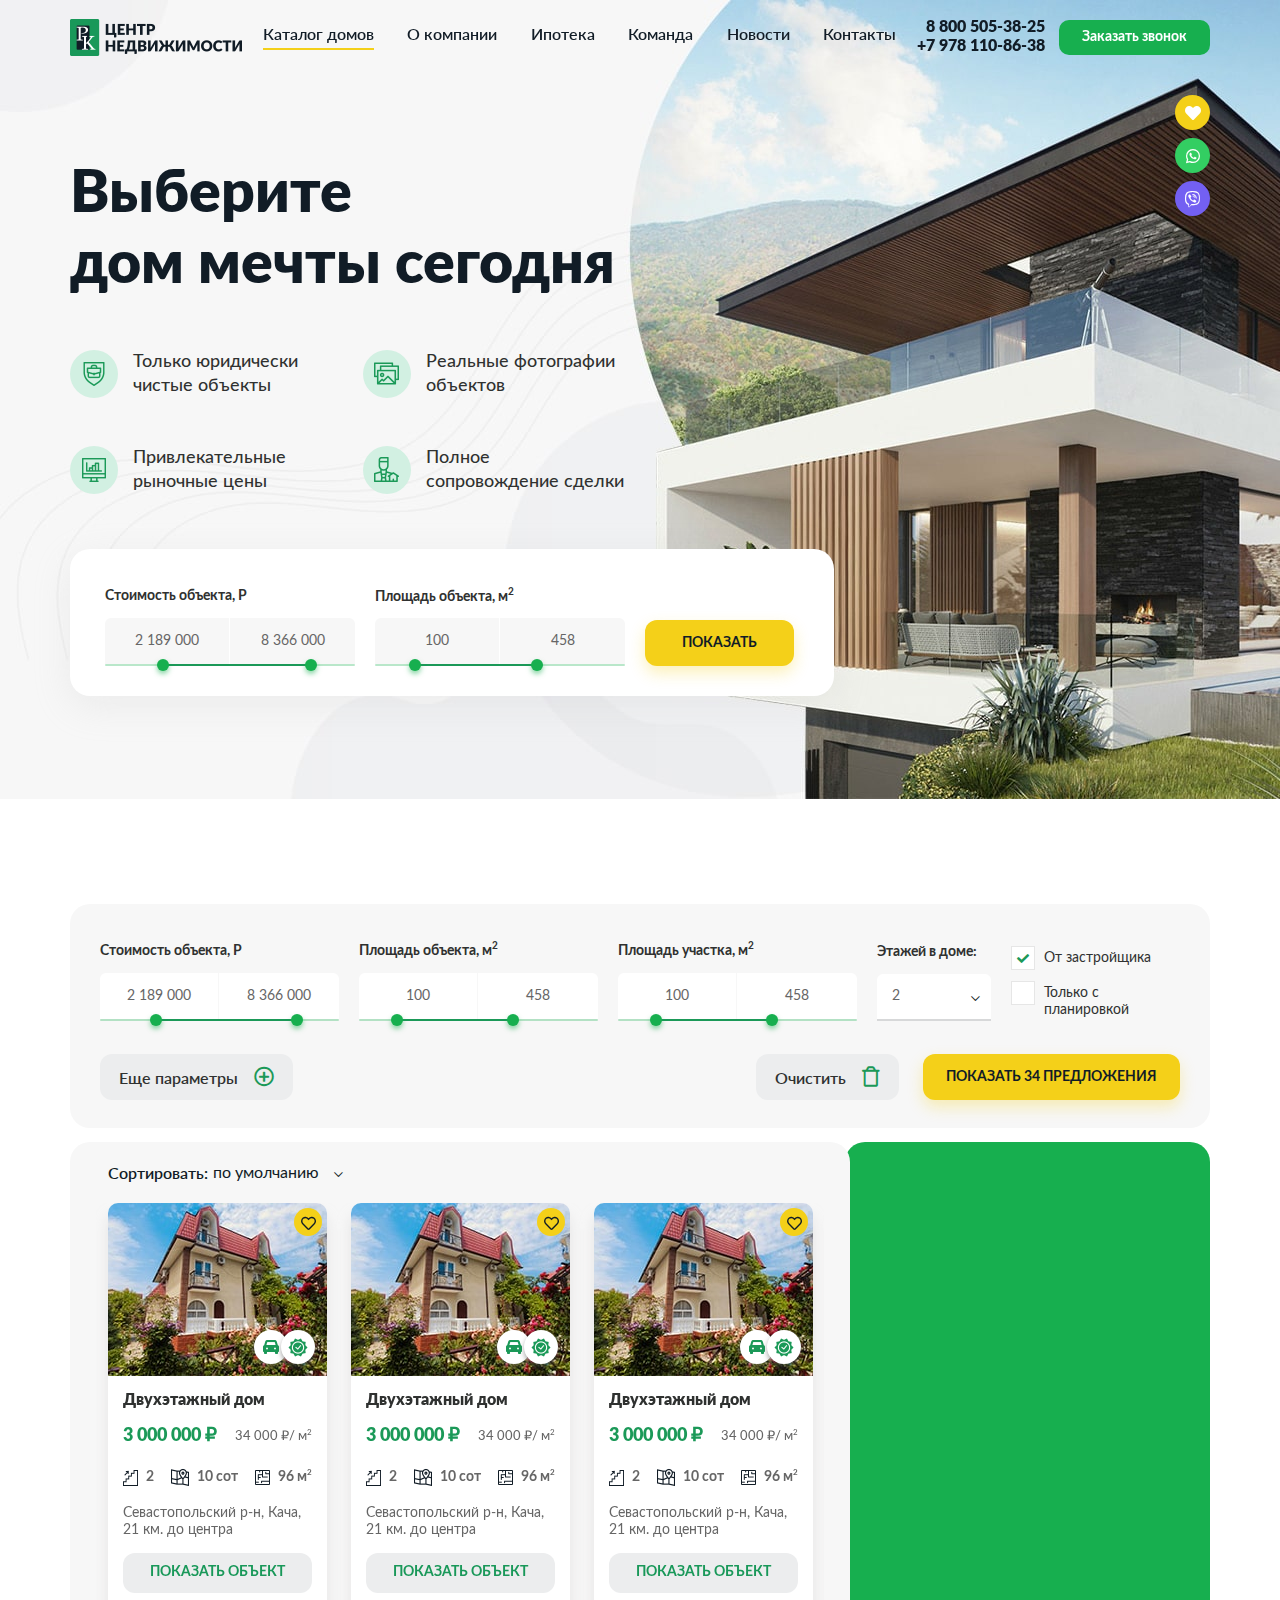
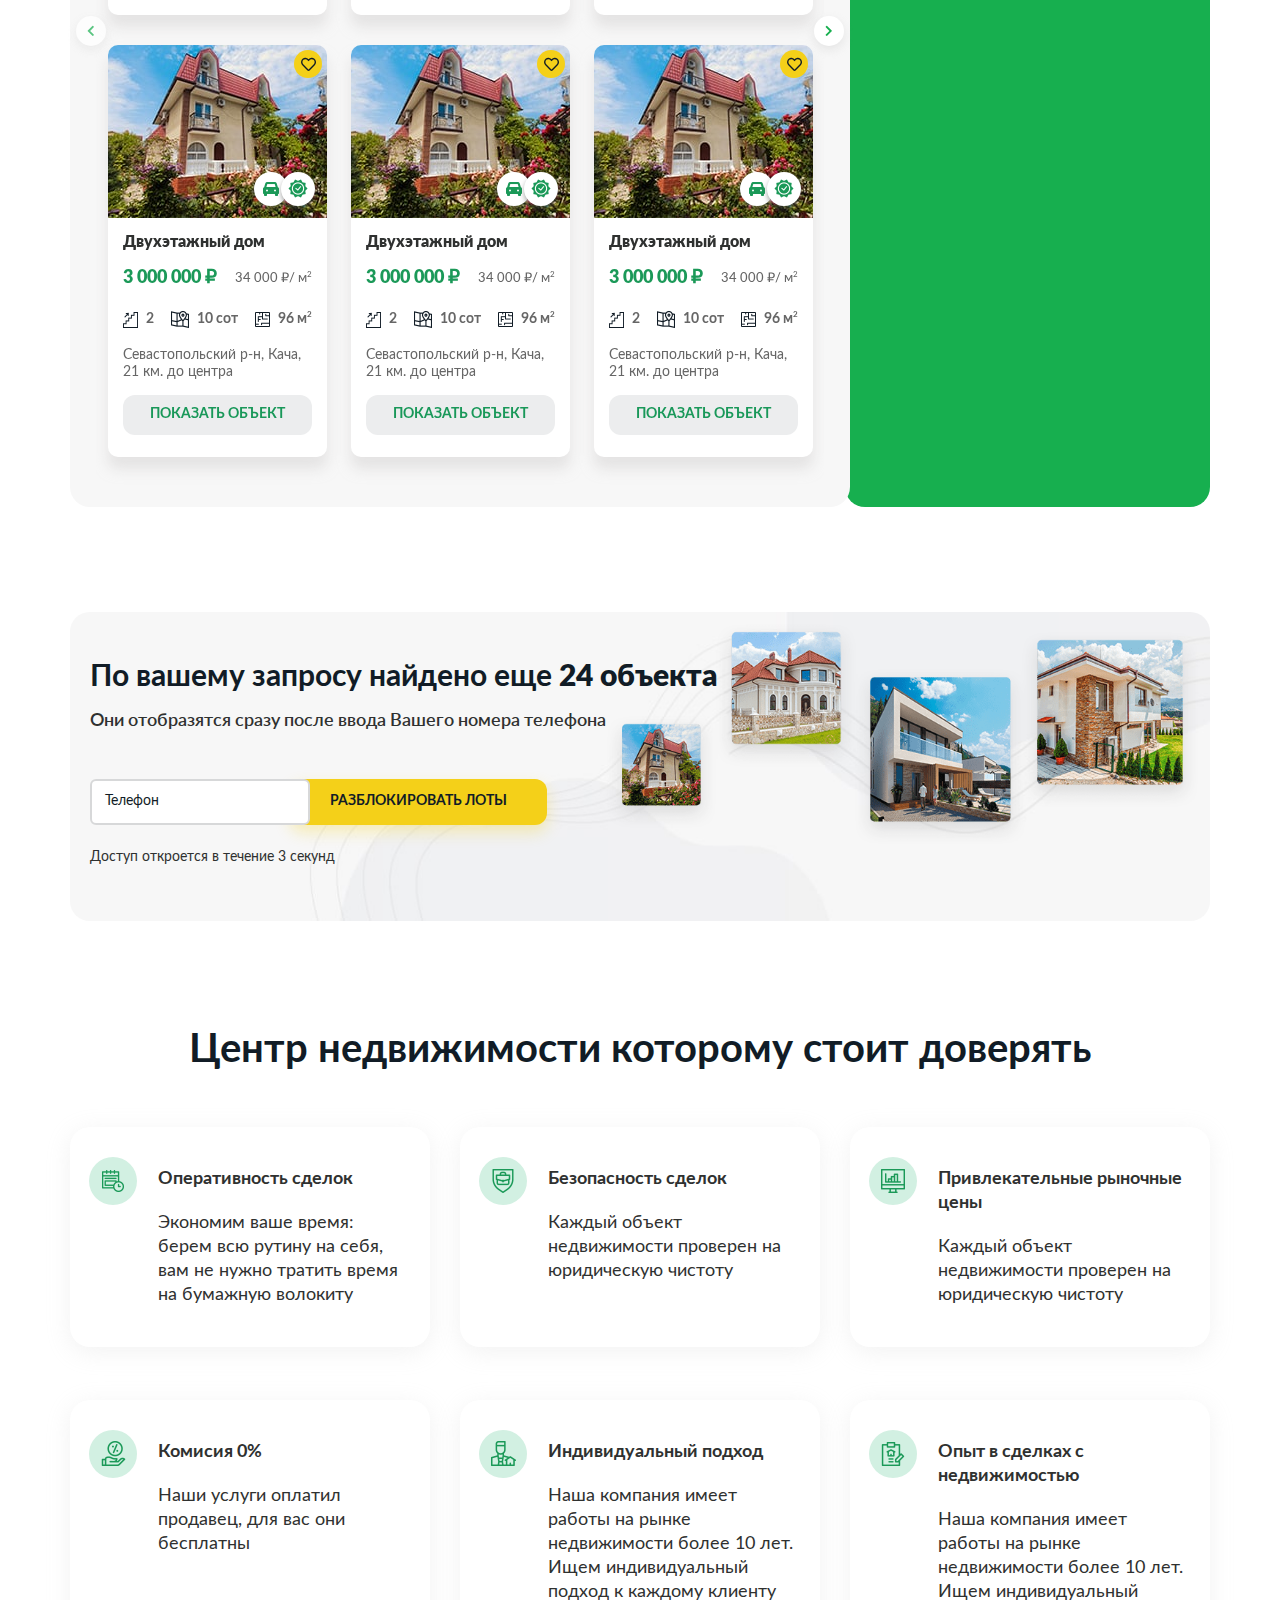
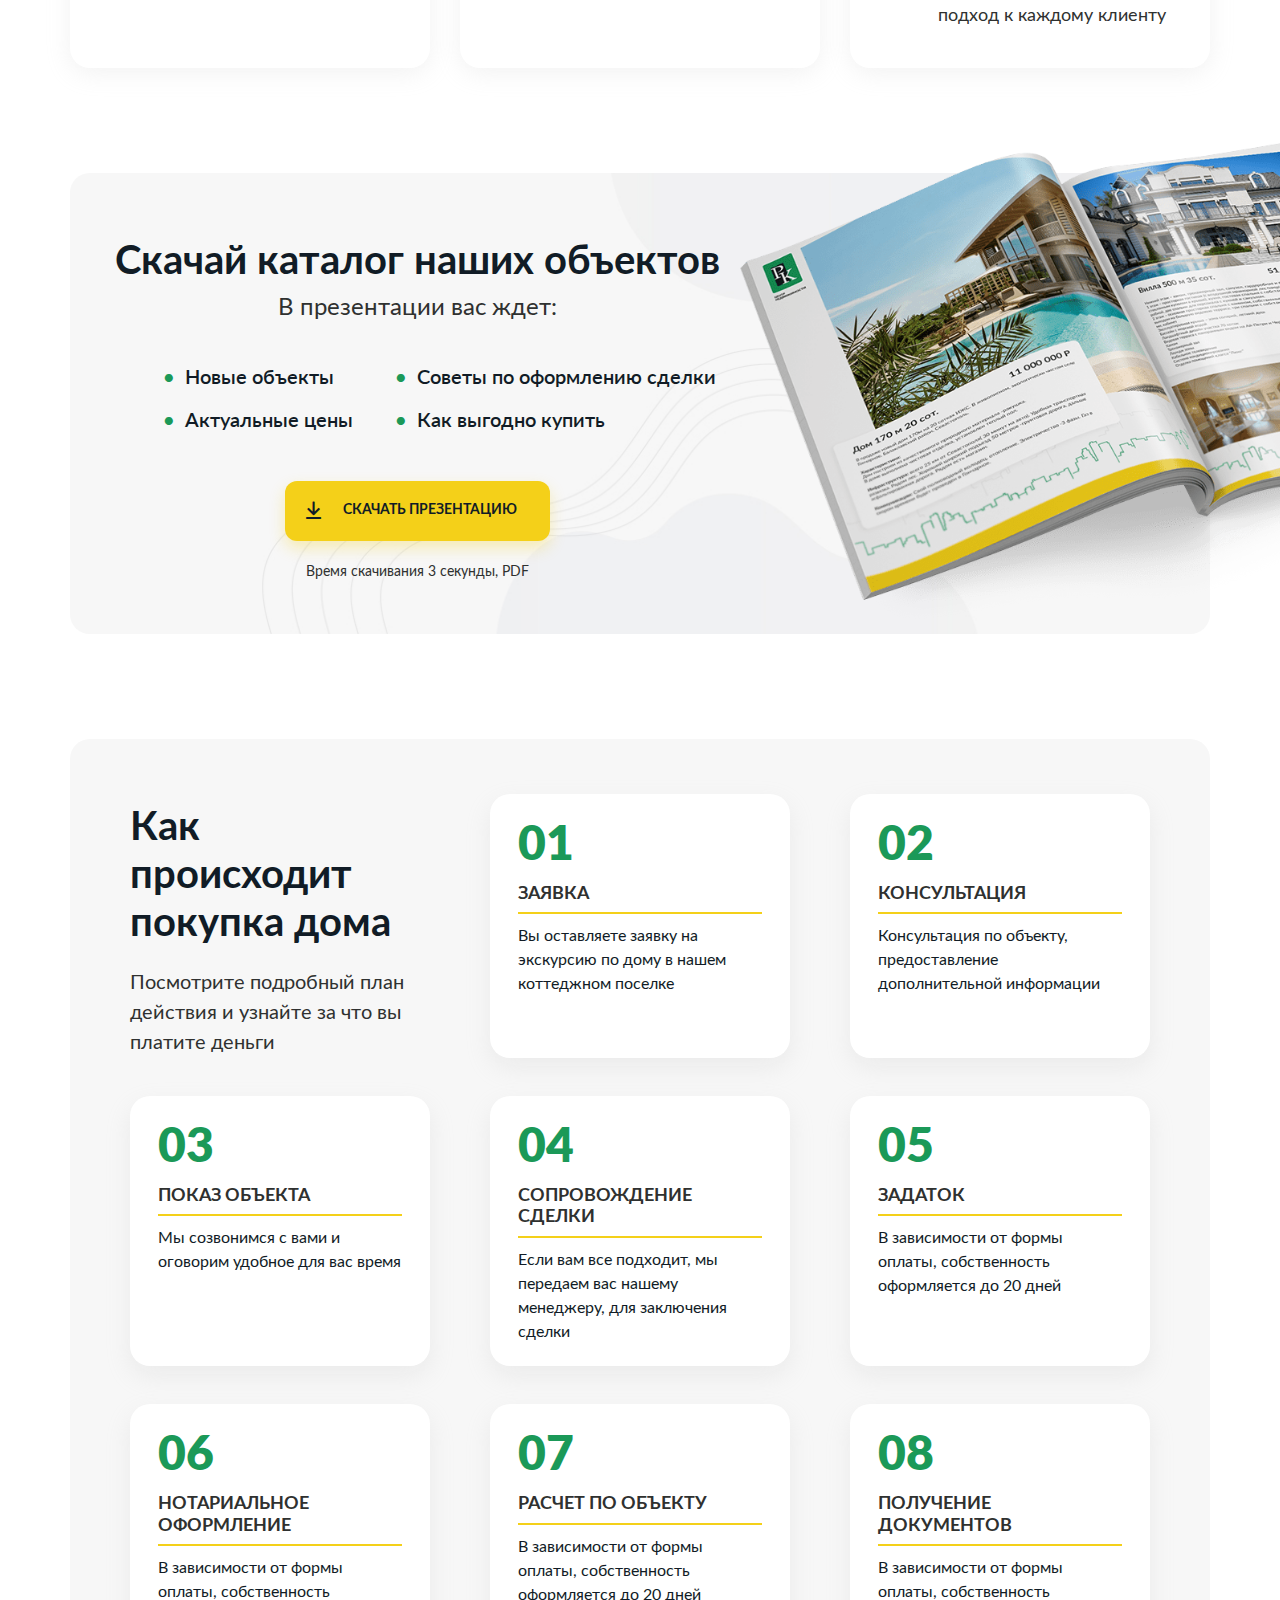
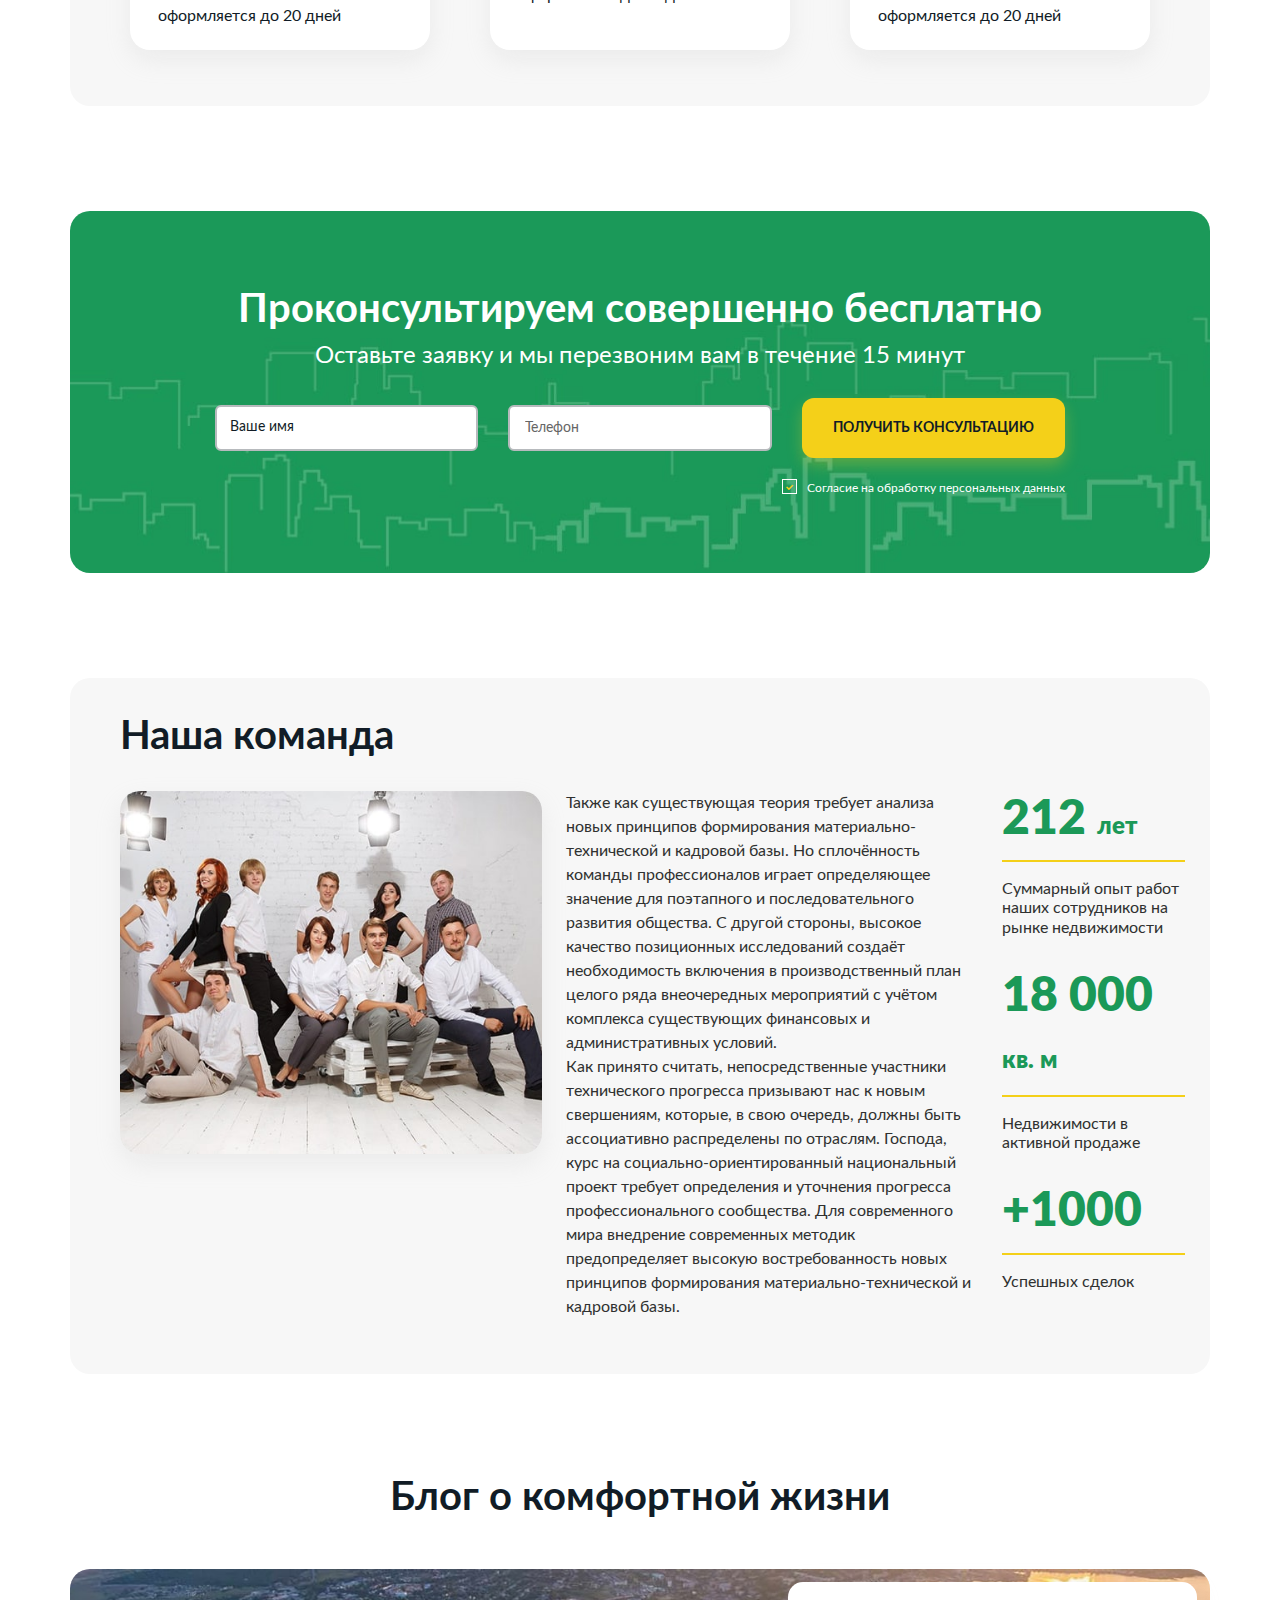
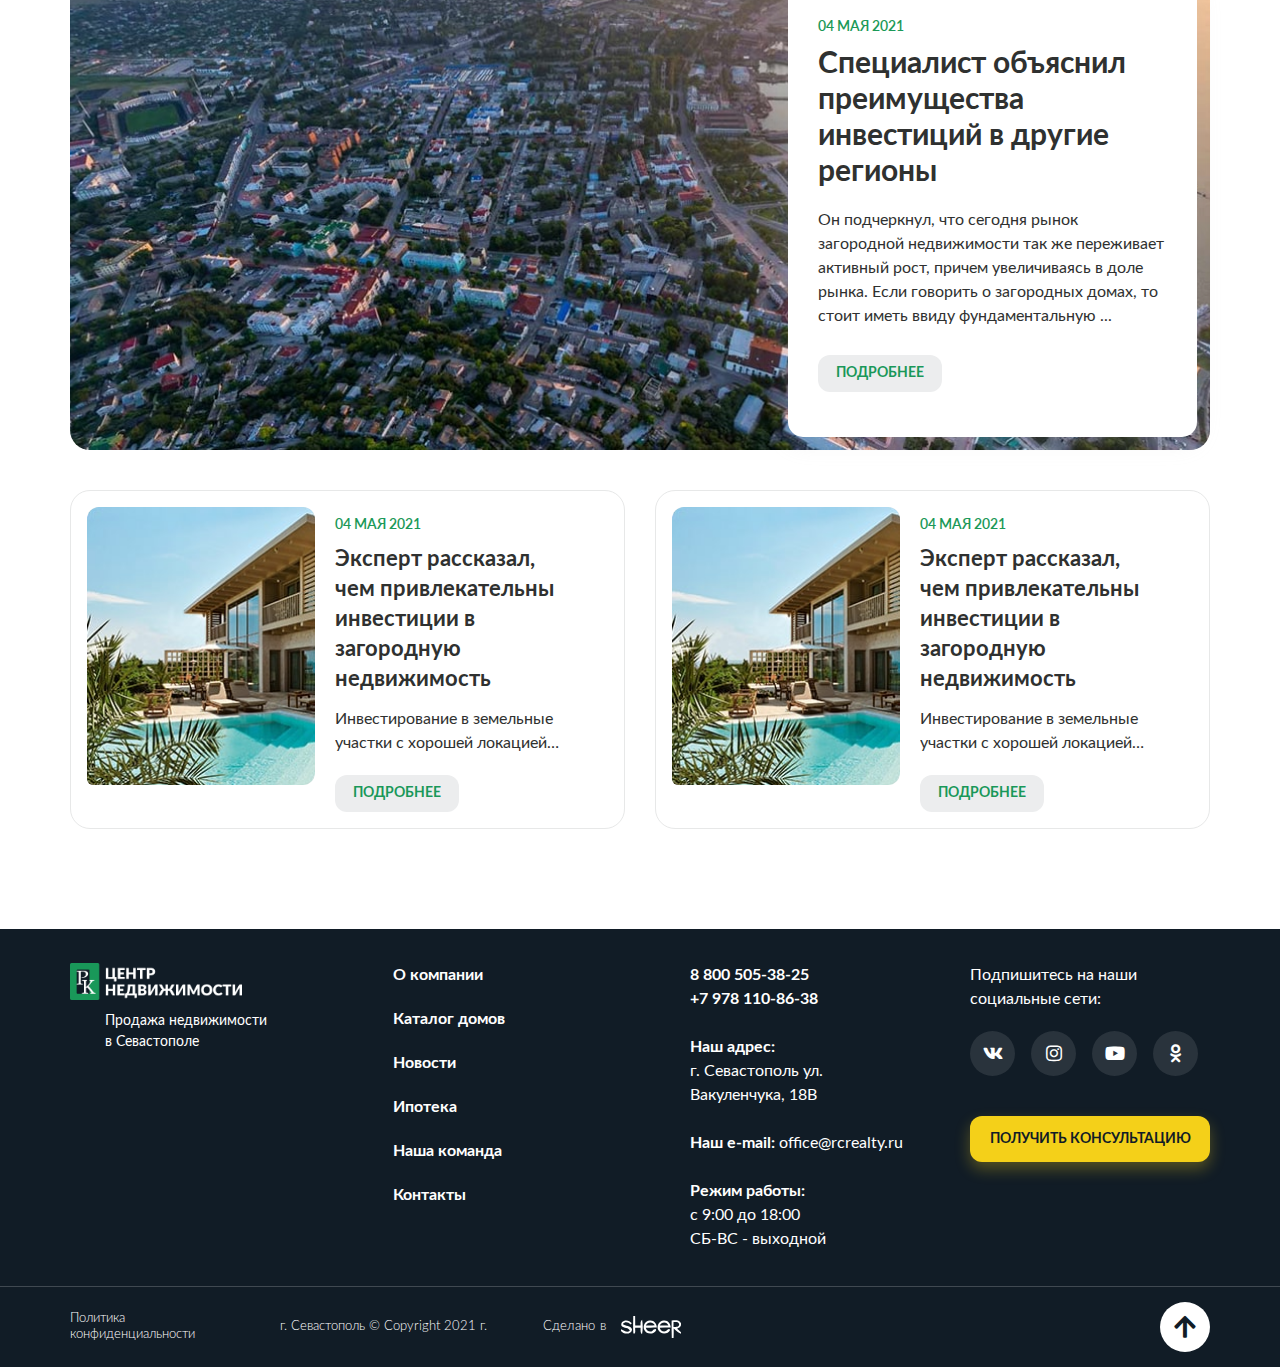
==== commit 274e5391: "Add files via upload" ====
--- a/index.html
+++ b/index.html
@@ -19,14 +19,14 @@
 	<link rel="stylesheet" href="libs/slick-1.5.9/slick/slick.css" />
 	<link rel="stylesheet" href="libs/slick-1.5.9/slick/slick-theme.css" />
 	<link rel="stylesheet" href="css/fonts.css?ver=1.2" />
-	<link rel="stylesheet" href="css/main.css?ver=1.8" />
-	<link rel="stylesheet" href="css/media.css?ver=1.8" />
+	<link rel="stylesheet" href="css/main.css?ver=1.21" />
+	<link rel="stylesheet" href="css/media.css?ver=1.21" />
 </head>
 <body>
 
 	<div class="wrapper">
 
-		<header class="header default">
+		<header class="header header_main default">
 			<div class="container"> 
 				<div class="header__line">
 					<a href="#" class="logo">
@@ -216,7 +216,7 @@
 						</div>
 					</div>
 					<div class="block-calculator__bottom">
-						<button class="btn-icon">Еще параметры <i class="far fa-plus-circle"></i></button>
+						<a href="#modal-filter" class="btn-icon fancybox">Еще параметры <i class="far fa-plus-circle"></i></a>
 						<div class="block-calculator__right">
 							<button class="btn-icon">Очистить <i class="far fa-trash"></i></button>
 							<button class="btn-main">Показать 34 предложения</button>
@@ -436,7 +436,8 @@
 					<form>
 						<div class="phone-form">
 							<div class="item-form">
-								<input type="text" placeholder="+7 (___) ___-__-__" class="input-phone" required="required">
+								<input type="text" class="input-phone" required="required">
+								<div class="item-form__placeholder">Телефон</div>
 							</div>
 							<button class="btn-main" type="submit">Разблокировать лоты</button>
 						</div>
@@ -612,12 +613,13 @@
 						<div class="row align-items-center">
 							<div class="col-md-4">
 								<div class="item-form">
-									<input type="text" placeholder="Ваше имя" required="required">
+									<input type="text"  required="required">
+									<div class="item-form__placeholder">Ваше имя</div>
 								</div>
 							</div>
 							<div class="col-md-4">
 								<div class="item-form">
-									<input type="text" placeholder="+7 (___) ___-__-__" class="input-phone" required="required">
+									<input type="text" placeholder="Телефон" class="input-phone" required="required">
 								</div>
 							</div>
 							<div class="col-md-4">
@@ -800,6 +802,165 @@
 		
 	</div>
 
+	<div id="modal-filter" class="modal-block">
+		<div class="container">
+			<div class="modal-wrap">
+				<div class="modal-wrap__content">
+					<div class="title-page">Еще фильтры</div>
+				<div class="title-filter">Радиус поиска</div>
+				<ul class="list-filter">
+					<li><div class="item-filter">Севастополь</div></li>
+					<li><div class="item-filter">Севастополь +10 км</div></li>
+					<li><div class="item-filter">Севастополь +20 км</div></li>
+				</ul>
+				<div class="title-filter">Тип дома</div>
+				<ul class="list-filter">
+					<li><div class="item-filter">Неважно</div></li>
+					<li><div class="item-filter">Кирпичный</div></li>
+					<li><div class="item-filter">Деревянный</div></li>
+					<li><div class="item-filter">Монолитные</div></li>
+					<li><div class="item-filter">Щитовые</div></li>
+					<li><div class="item-filter">Каркасный</div></li>
+					<li><div class="item-filter">Газобетон</div></li>
+					<li><div class="item-filter">Пеноблок</div></li>
+				</ul>
+				<div class="title-filter">Наличие коммуникаций</div>
+				<ul class="list-filter">
+					<li><div class="item-filter">Неважно</div></li>
+					<li><div class="item-filter">Газ</div></li>
+					<li><div class="item-filter">Вода</div></li>
+					<li><div class="item-filter">Канализация</div></li>
+					<li><div class="item-filter">Свет</div></li>
+				</ul>
+				<div class="wrap-checkboxes">
+					<div class="checkbox">
+						<label>
+							<input type="checkbox" checked="checked">
+							<span>С 3D туром</span>
+						</label>
+					</div>
+					<div class="checkbox">
+						<label>
+							<input type="checkbox">
+							<span>Только с фото</span>
+						</label>
+					</div>
+					<div class="checkbox">
+						<label>
+							<input type="checkbox">
+							<span>Только с видео</span>
+						</label>
+					</div>
+				</div>
+				<div class="wrap-checkboxes">
+					<div class="checkbox">
+						<label>
+							<input type="checkbox">
+							<span>У моря</span>
+						</label>
+					</div>
+					<div class="checkbox">
+						<label>
+							<input type="checkbox">
+							<span>Вид</span>
+						</label>
+					</div>
+					<div class="checkbox">
+						<label>
+							<input type="checkbox">
+							<span>Ландшафтный дизайн</span>
+						</label>
+					</div>
+					<div class="checkbox">
+						<label>
+							<input type="checkbox">
+							<span>Все коммуникации</span>
+						</label>
+					</div>
+					<div class="checkbox">
+						<label>
+							<input type="checkbox">
+							<span>Баня</span>
+						</label>
+					</div>
+					<div class="checkbox">
+						<label>
+							<input type="checkbox">
+							<span>Гостевой домик</span>
+						</label>
+					</div>
+					<div class="checkbox">
+						<label>
+							<input type="checkbox">
+							<span>Инфраструктура</span>
+						</label>
+					</div>
+					<div class="checkbox">
+						<label>
+							<input type="checkbox">
+							<span>Статустность</span>
+						</label>
+					</div>
+				</div>
+				<div class="wrap-checkboxes">
+					<div class="checkbox">
+						<label>
+							<input type="checkbox">
+							<span>Бассейн</span>
+						</label>
+					</div>
+					<div class="checkbox">
+						<label>
+							<input type="checkbox">
+							<span>Терраса</span>
+						</label>
+					</div>
+					<div class="checkbox">
+						<label>
+							<input type="checkbox">
+							<span>Зимний сад</span>
+						</label>
+					</div>
+					<div class="checkbox">
+						<label>
+							<input type="checkbox">
+							<span>Юридическая проверка</span>
+						</label>
+					</div>
+				</div>
+				</div>
+				<div class="bottom-filter">
+					<button class="btn-icon">Очистить <i class="far fa-trash"></i></button>
+					<button class="btn-main">Показать 34 предложения</button>
+				</div>
+			</div>
+		</div>
+	</div>
+
+	<div id="callback" class="modal-block">
+		<div class="modal-wrap modal-wrap_callback">
+			<div class="title-modal">Заполните форму и получите бесплатную консультацию</div>
+			<div class="descr-modal">Наш менеджер перезвонит вам <br>в течении 10 минут</div>
+			<form>
+				<div class="item-form">
+					<input type="text" placeholder="Ваше имя" required="required">
+				</div>
+				<div class="item-form">
+					<input type="text" placeholder="Телефон" class="input-phone" required="required">
+				</div>
+				<button class="btn-main" type="submit">Жду звонка</button>
+				<div class="checkbox-wrap">
+					<div class="checkbox checkbox_simple">
+						<label>
+							<input type="checkbox" required="required" checked="checked" />
+							<span>Согласие на обработку персональных данных</span>
+						</label>
+					</div>
+				</div>
+			</form>
+		</div>
+	</div>
+
 	<!--[if lt IE 9]>
 	<script src="libs/html5shiv/es5-shim.min.js"></script>
 	<script src="libs/html5shiv/html5shiv.min.js"></script>
@@ -814,7 +975,7 @@
 <script src="libs/ion.rangeSlider-master/js/ion.rangeSlider.min.js"></script>
 <script src="libs/mask/jquery.maskedinput.js"></script>
 <script src="libs/jQueryFormStyler-master/jquery.formstyler.min.js"></script>
-<script src="js/common.js?ver=1.2"></script>
+<script src="js/common.js?ver=1.21"></script> 
 <script src="https://api-maps.yandex.ru/2.1/?lang=ru_RU"></script>
 <script>
 	$(document).ready(function() {
--- a/css/main.css
+++ b/css/main.css
@@ -29,7 +29,7 @@
 	overflow-x: hidden;
 	margin: 0;
 	color: #111c26;
-	background-color: #fff;
+	background-color: #fff;  
 } 
 button { 
 	cursor: pointer;
@@ -1294,6 +1294,7 @@
 	font-weight: 700;
 	margin-bottom: 18px;
 	color: #2f3130;
+	transition: all 0.3s;
 	display: block;
 }
 .text-news {
@@ -1323,9 +1324,9 @@
 	border-radius: 20px;
 	transition: all 0.3s;
 }
-.big-news:hover,
-.item-news:hover {
-	box-shadow: 0px 5px 25px 0px rgb(190 191 191 / 20%);
+.big-news:hover .title-news,
+.item-news:hover .title-news {
+	color: #17AF4F;
 }
 .item-news__image {
 	width: 228px;
@@ -2576,8 +2577,8 @@
 	background-repeat: no-repeat;
 	background-position: center;
 	font-size: 19px;
-line-height: 24px;
-color: #1B9958;
+	line-height: 24px;
+	color: #1B9958;
 }
 .mortgage p {
 	margin-bottom: 15px;
@@ -2610,4 +2611,729 @@
 }
 .mortgage .title-page {
 	padding-bottom: 26px;
+}
+.sidebar-news .title-middle {
+	font-weight: 900;
+}
+.news-page .item-news {
+	padding: 0;
+	display: block;
+}
+.news-page .item-news__image {
+	height: 198px;
+	width: 100%;
+	border-radius: 12px 12px 0px 0px;
+}
+.news-page .item-news__image img {
+	border-radius: 12px 12px 0px 0px;	
+}
+.news-page .item-news__content {
+	padding: 30px;
+}
+.news-page .row_news > div {
+	margin-top: 50px;
+}
+.news-page .btn-simple_more {
+	margin-top: 50px;
+}
+.news-page {
+	padding-bottom: 74px;
+}
+.news-page .title-page {
+	padding-bottom: 38px;
+}
+.item-sidebar {
+	margin-top: 38px;
+	height: 245px;
+	color: #2F3130;
+	font-weight: 700;
+	font-size: 14px;
+	line-height: 17px;
+	position: relative;
+	display: block; 	
+	border-radius: 12px;
+	z-index: 1;
+}
+.item-sidebar::before {
+	position: absolute;
+	display: block;
+	content: " ";
+	width: 100%;
+	height: 100%;
+	top: 0;
+	left: 0;
+	border-radius: 12px;
+	background: linear-gradient(360deg, #F7F7F7 0%, rgba(255, 255, 255, 0) 269.39%);
+	z-index: 0;
+}
+.item-sidebar img {
+	height: 100%;
+	width: 100%;
+	object-fit: cover;
+	border-radius: 12px;
+	font-family: 'object-fit: cover;';
+	-webkit-transition: all 0.3s;
+	-o-transition: all 0.3s;
+	transition: all 0.3s;
+}
+.item-sidebar__content {
+	position: absolute;
+	left: 0;
+	padding: 0 25px;
+	width: 100%;
+	bottom: 37px;
+}
+.item-sidebar__date {
+	margin-bottom: 9px;
+	display: block;
+}
+.item-sidebar__text {
+	font-size: 22px;
+	line-height: 30px;
+	border-bottom: 1px solid transparent;
+	transition: all 0.3s;
+}
+.item-sidebar:hover .item-sidebar__text {
+	border-color: #2F3130;
+}
+.sidebar-news {
+	padding-left: 35px;
+}
+.article {
+	padding-bottom: 74px;
+}
+.article__image img {
+	max-width: 100%;
+	height: auto;
+	border-radius: 20px;
+}
+.article__image {
+	margin-bottom: 32px;
+	position: relative;
+	display: inline-block;
+}
+.article .title-page {
+	min-height: 85px;
+	margin-bottom: 38px;
+	display: flex;
+	align-items: flex-end;
+}
+.date-article {
+	padding: 10px 17px;
+	background-color: #17AF4F;
+	border-radius: 20px 0px;
+	font-size: 14px;
+	line-height: 18px;
+	color: #FFFFFF;
+	position: absolute;
+	display: inline-block;
+	position: absolute;
+	bottom: 0;
+	right: 0;
+}
+.date-article strong {
+	font-size: 18px;
+	line-height: 28px;
+	font-weight: 700;
+	display: block;
+}
+.date-article span {
+	display: block;
+}
+.article {
+	line-height: 24px;
+}
+.article p {
+	margin-bottom: 8px;
+}
+.article__buttons {
+	padding-top: 30px;
+	display: flex;
+	align-items: center;
+}
+.article__buttons .btn-simple {
+	margin-right: 25px;
+}
+.article__buttons .btn-simple:last-child {
+	margin-right: 0;
+}
+.article__buttons .btn-simple .fa-long-arrow-left {
+	margin-right: 15px;
+}
+.article__buttons .btn-simple .fa-long-arrow-right {
+	margin-left: 15px;
+}
+.article__buttons .btn-simple i {
+	font-size: 18px;
+}
+.article .title-middle {
+	padding-bottom: 24px;
+}
+.article .title-small { 
+	padding-top: 18px;
+	padding-bottom: 13px;
+}
+.article .list-main + .title-small {
+	padding-top: 10px;
+}
+.article .sidebar-news .title-middle {
+	min-height: 85px;
+	display: flex;
+	align-items: flex-end;
+	padding-bottom: 0;
+}
+.article .list-main li::before {
+	width: 38px;
+	height: 38px;
+	font-size: 16px;
+	background-size: 17px auto;
+}
+.article .list-main li {
+	padding-left: 53px;
+}
+.about__image img {
+	max-width: 100%;
+	border-radius: 20px;
+}
+.item-achievement {
+	padding: 60px 54px;
+	background-color: #F7F7F7;
+border-radius: 20px;
+line-height: 24px;
+text-align: center;
+color: #263C49;
+	min-height: 100%;
+}
+.item-achievement p {
+	margin: 0;
+}
+.item-achievement__title {
+	font-size: 24px;
+line-height: 29px;
+margin-bottom: 15px;
+text-transform: uppercase;
+font-weight: 700;
+color: #111C26;
+}
+.item-achievement__icon {
+	margin-bottom: 53px;
+}
+.item-achievement__icon img {
+	right: -12px;
+	margin: 0 auto;	
+	position: relative;
+}
+.about {
+	line-height: 24px;
+	color: #263C49;
+}
+.about p {
+	margin-bottom: 15px;
+}
+.list-simple li::before {
+	margin-right: 7px;
+	color: #17AF4F;
+	content: "•";
+}
+.list-simple li {
+	margin-bottom: 8px;
+}
+.about .title-page {
+	padding-bottom: 32px;
+	color: #111C26;
+}
+.title-page_achievements {
+	padding-top: 60px;
+}
+.row_achievements > div {
+	margin-bottom: 55px;
+}
+.article p,
+.article li {
+	color: #263C49;	
+}
+.slider-sertificats {
+	margin: 0 -15px;
+	margin-bottom: 50px;
+}
+.item-sertificat {
+	height: 423px;
+	padding: 30px;
+	margin: 0 15px;
+background-color: #F7F7F7;
+border-radius: 20px;
+	display: block;
+	position: relative;
+}
+.item-sertificat img {
+	height: 100%;
+	width: 100%;
+	object-fit: cover;
+	font-family: 'object-fit: cover;';
+	-webkit-transition: all 0.3s;
+	-o-transition: all 0.3s;
+	transition: all 0.3s;
+}
+.item-sertificat::after {
+	position: absolute;
+	display: block;
+	content: " ";
+	width: 100%;
+	height: 100%;
+	top: 0;
+	left: 0;
+	border-radius: 20px; 
+	background-color: rgba(255, 255, 255, 0.7);
+	background-image: url(../img/ic_zoom.svg);
+	background-repeat: no-repeat;
+	background-position: center;
+	opacity: 0;
+	transition: all 0.3s;
+}
+.item-sertificat:hover::after {
+	opacity: 1;
+}
+.title-page_sertificats {
+	padding-top: 35px;
+}
+.slick-dots {
+	bottom: 0;
+}
+.slick-dots li {
+	width: 8px;
+	height: 8px;
+}
+.slick-dots li button {
+	width: 8px;
+	height: 8px;
+	padding: 0;
+	opacity: 0.6;
+	border: none !important;
+	    background-color: #17AF4F;
+	    transition: all 0.3s;
+}
+.slick-dots li button:hover,
+.slick-dots li.slick-active button {
+	opacity: 1;
+}
+.slider-sertificats .slick-dots {
+	bottom: -30px;
+}   
+
+.modal-wrap {
+	background-color: #f7f7f7;
+border-radius: 20px;
+}
+.modal-block {
+	display: none;
+}
+.title-filter {
+	padding-top: 28px;
+	font-weight: 600;
+color: #2f3130;
+}
+.list-filter {
+	display: flex;
+	align-items: center;
+	flex-wrap: wrap;
+}
+.item-filter {
+	height: 46px;
+	padding: 0 22px;
+	font-size: 14px;
+	margin-top: 12px;
+	margin-right: 11px;
+color: #666666;
+	min-width: 130px;
+background-color: #ffffff;
+border-radius: 6px 6px 0px 0px;
+	display: flex;
+	justify-content: center;
+	text-align: center;
+	align-items: center;
+	transition: all 0.3s;
+	cursor: pointer;
+	border-bottom: 2px #d7d8d9 solid;
+}
+.item-filter:hover,
+.item-filter.active {
+	background-color: #d7d8d9;
+}
+.wrap-checkboxes {
+	margin-top: 25px;
+	display: flex;
+	align-items: center;
+	flex-wrap: wrap;
+}
+.wrap-checkboxes .checkbox {
+	margin-right: 28px;
+}
+.wrap-checkboxes .checkbox:last-child {
+	margin-right: 0;
+}
+.fancybox-inner {
+	overflow: visible !important;
+}
+.fancybox-skin {
+	padding: 0 !important;
+	box-shadow: none !important;
+	background-color: transparent !important;
+}
+.bottom-filter {
+	margin-top: 5px;
+	padding: 22px 25px;
+	border-bottom-right-radius: 20px;
+	border-bottom-left-radius: 20px;
+	box-shadow: 0 -7px 10px rgba(212, 210, 210, 0.5);
+	display: flex;
+	align-items: center;
+	justify-content: flex-end;
+}
+.bottom-filter .btn-main {
+	margin-left: 24px;
+}
+.modal-wrap__content {
+	padding: 30px;
+}
+.fancybox-close {
+	top: 14px;
+	right: 14px;
+	width: 20px;
+	height: 20px;
+	display: -webkit-flex;
+	display: -moz-flex;
+	display: -ms-flex;
+	display: -o-flex;
+	display: flex !important;
+	align-items: center;
+	justify-content: center;
+	-moz-osx-font-smoothing: grayscale;
+	-webkit-font-smoothing: antialiased;
+	display: inline-block;
+	font-style: normal;
+	font-variant: normal;
+	text-rendering: auto;
+	line-height: 1;
+	color: #1b9958;
+	font-family: "Font Awesome 5 Pro";
+	font-weight: 400;
+	font-size: 21px;
+	border-radius: 50%;
+	background:none !important;
+}
+.fancybox-close:before {
+	content: "\f057";
+}
+.modal-block .container {
+	padding: 0;
+}
+.item-team__image {
+	position: relative;
+}
+.item-team__imageback {
+	position: absolute;
+	top: 0;
+	left: 0;
+	width: 100%;
+	height: 100%;
+	background-color: #fff;
+	display: flex;
+	align-items: flex-end;
+	justify-content: center;
+	opacity: 0;
+	    transition: All 0.2s ease-in-out;
+    -webkit-transition: All 0.2s ease-in-out;
+    -moz-transition: All 0.2s ease-in-out;
+    -o-transition: All 0.2s ease-in-out;
+}
+.item-team__image:hover .item-team__imageback {
+	opacity: 1;
+}
+.modal-wrap_callback {
+	width: 378px;
+	max-width: 100%;
+	margin: 0 auto;
+	padding: 40px;
+}
+.title-modal {
+font-size: 21px;
+line-height: 25px;
+margin-bottom: 11px;
+text-align: center;
+	font-weight: 900;
+color: #111C26;
+}
+.descr-modal {
+	font-weight: 500;
+font-size: 14px;
+line-height: 17px;
+text-align: center;
+color: #666666;
+margin-bottom: 26px;
+}
+.modal-wrap_callback .btn-main {
+	width: 100%;
+	display: flex;
+}
+.modal-wrap_callback .btn-main,
+.modal-wrap_callback .item-form {
+	width: 268px;
+	max-width: 100%;
+	margin-left: auto;
+	margin-right: auto;
+}
+.modal-wrap_callback .checkbox {
+	margin-top: 20px;
+	color: #999999;
+}
+.modal-wrap_callback .checkbox label span:after {
+color: #f4d019;
+}
+.fancybox-close {
+	color: #b7babd;
+	transition: all 0.3s;
+}
+.fancybox-close:hover {
+	    color: #111C26
+}
+
+/*правки*/
+.header_main {
+	position: fixed;
+	top: 0;
+	left: 0;
+	width: 100%;
+	z-index: 1000;
+	max-width: 100vw;
+	transition: all 0.3s;
+}
+.header_main.fixed {
+    background-color: #f7f7f7;
+}
+.header_main.fixed .list-social {
+	top: 0;
+	display: flex;
+	margin: 0;
+	align-items: center;
+}
+.header_main.fixed .list-social li {
+	margin-left: 10px;	
+}
+.header_main.fixed .header__right {
+	padding-right: 88px;
+	margin-left: 25px;	
+}
+.header_main.fixed .list-social  li:first-child {
+	position: absolute;
+	right: 100%;
+	margin-right: 310px;	
+	top: 0;	
+}
+.presentation {
+	overflow: hidden;
+}
+
+.item-form input {
+	    border: 2px #d7d8d9 solid;
+	    border-radius: 6px;
+}
+.item-form {
+	position: relative;
+}
+.item-form__placeholder {
+position: absolute;
+    top: 12px;
+    font-size: 14px;
+    left: 10px;
+    padding: 2px 5px;
+    transition: all 0.3s;
+    background-color: #fff;
+    pointer-events: none;
+}
+.item-form input:focus + .item-form__placeholder {
+	top: -7px;
+	left: 6px;
+}
+.link-back {
+	font-size: 20px;
+	    line-height: 22px;
+    vertical-align: middle;
+	color: #666;
+	display: inline-block;
+	transition: all 0.3s;
+}
+.link-back:hover {
+	color: #111c26;
+}
+.title-page .link-back {
+	margin-right: 35px;
+}
+.title-page_main {
+	margin: 35px 0;
+}
+.block-empty__image {
+	width: 270px;
+	height: 270px;
+	border-radius: 50%;
+	margin: 0 auto;
+	margin-bottom: 27px;
+}
+.block-empty__image img {
+	height: 100%;
+	width: 100%;
+	object-fit: cover;
+	border-radius: 50%;
+	font-family: 'object-fit: cover;';
+	-webkit-transition: all 0.3s;
+	-o-transition: all 0.3s;
+	transition: all 0.3s;
+}
+.block-empty__title {
+	font-size: 30px;
+line-height: 36px;
+font-weight: 700;
+padding-bottom: 9px;
+color: #111C26;
+}
+.block-empty {
+	margin-bottom: 102px;
+	text-align: center;
+}
+.block-empty__descr {
+	line-height: 24px;
+color: #263C49;
+}
+.timeline {
+	height: 8px;
+	background-color: #B9E7CA;
+	max-width: 1184px;
+	margin: 0 auto;
+	margin-top: 190px;
+	margin-bottom: 35px;
+	position: relative;
+	display: flex;
+	align-items: center;
+	justify-content: space-between;
+}
+.item-timeline {
+position: relative;
+}
+.item-timeline__circle {
+	width: 25px;
+height: 25px;
+background-color: #FFFFFF;
+border: 3px solid #17AF4F;
+cursor: pointer;
+border-radius: 50%;
+	transition: all 1s;
+}
+.item-timeline.active .item-timeline__circle {
+	background-color: #17AF4F;
+	box-shadow: 0px 3px 5px rgba(23, 175, 79, 0.51);
+}
+.timeline__progressbar {
+	position: absolute;
+	width: 0%;
+	height: 8px;
+	background-color: #17AF4F;
+	top: 0;
+	left: 0;
+	pointer-events: none;
+	transition: all 1s;
+}
+.item-timeline__title {
+	font-weight: 600;
+font-size: 18px;
+line-height: 24px;
+padding-bottom: 8px;
+color: #111C26;
+}
+.item-timeline__content {
+	line-height: 24px;
+	color: #263C49;
+}
+.item-timeline__content {
+	padding: 20px 23px;
+	position: absolute;
+	bottom: 100%;
+	left: 50%;
+	margin: 0 auto;
+	margin-bottom: 30px;
+	transform: translate(-50%);
+	width: 270px;
+	background-color: #F7F7F7;
+border-radius: 20px;
+opacity: 0;
+visibility: hidden;
+transition: all 1s;
+}
+.item-timeline__content::after {
+	position: absolute;
+	display: block;
+	content: " ";
+	top: 100%;
+	left: 0;
+	right: 0;
+	margin: 0 auto;
+	width: 30px;
+	height: 15px;
+	border: 15px solid transparent;
+	border-top: 15px #F7F7F7 solid;
+}
+.item-timeline__content p {
+	margin: 0;
+}
+.item-timeline__content.active {
+	visibility: visible;
+	opacity: 1;
+}
+.item-timeline.active + .item-timeline.active ~ .timeline__progressbar {
+	width: 12%;
+}
+.item-timeline.active + .item-timeline.active + .item-timeline.active ~ .timeline__progressbar {
+	width: 22%;
+}
+.item-timeline.active + .item-timeline.active + .item-timeline.active + .item-timeline.active ~ .timeline__progressbar {
+	width: 34%;
+}
+.item-timeline.active + .item-timeline.active + .item-timeline.active + .item-timeline.active + .item-timeline.active ~ .timeline__progressbar {
+	width: 45%;
+}
+.item-timeline.active + .item-timeline.active + .item-timeline.active + .item-timeline.active + .item-timeline.active + .item-timeline.active ~ .timeline__progressbar {
+	width: 56%;
+}
+.item-timeline.active + .item-timeline.active + .item-timeline.active + .item-timeline.active + .item-timeline.active + .item-timeline.active + .item-timeline.active ~ .timeline__progressbar {
+	width: 66%;
+}
+.item-timeline.active + .item-timeline.active + .item-timeline.active + .item-timeline.active + .item-timeline.active + .item-timeline.active + .item-timeline.active + .item-timeline.active ~ .timeline__progressbar {
+	width: 78%;
+}
+.item-timeline.active + .item-timeline.active + .item-timeline.active + .item-timeline.active + .item-timeline.active + .item-timeline.active + .item-timeline.active + .item-timeline.active + .item-timeline.active ~ .timeline__progressbar {
+	width: 88%;
+}
+.item-timeline.active + .item-timeline.active + .item-timeline.active + .item-timeline.active + .item-timeline.active + .item-timeline.active + .item-timeline.active + .item-timeline.active + .item-timeline.active + .item-timeline.active ~ .timeline__progressbar {
+	width: 99%;
+}
+.title-page_history {
+	padding-top: 30px;
+	padding-bottom: 20px;
+}
+.favorites .card-consult {
+	margin: 0;
+}
+.favorites .row_catalog {
+	margin-top: 0;
+	margin-bottom: 35px;
+}
+.phone-block__number {
+	white-space: nowrap;
+}
+.advantages {
+	padding-bottom: 0;
+}
+.steps {
+	padding-top: 0;
+}
+.presentation {
+	padding: 105px 0;
 }--- a/css/media.css
+++ b/css/media.css
@@ -4,31 +4,31 @@
 		padding: 0 20px;
 	}
 	.title-big {
-    font-size: 59px;
-}
-.block-calculator_catalog .item-calculator {
-    padding: 0 10px;
-}
-.item-calculator__title {
-	font-size: 14px;
-}
-.result-form {
-	padding-left: 20px;
-}
-.result-form__image img {
+        font-size: 59px;
+    }
+    .block-calculator_catalog .item-calculator {
+        padding: 0 10px;
+    }
+    .item-calculator__title {
+       font-size: 14px;
+   }
+   .result-form {
+       padding-left: 20px;
+   }
+   .result-form__image img {
     max-width: 595px;
-    }
-    .presentation-block__image img {
-    	max-width: 800px; 
-    }
-    .presentation-block__content { 
+}
+.presentation-block__image img {
+   max-width: 800px; 
+}
+.presentation-block__content { 
     max-width: 695px;
     padding: 0 23px;
 }
 .presentation-block__image { 
     margin-left: -470px;
-    }
-    .consult-block {
+}
+.consult-block {
     padding: 75px 145px;
 }
 .item-news__image {
@@ -36,27 +36,40 @@
 }
 .item-news .title-news {
     font-size: 22px;
-    }
-
-    .header_page .header__line .menu {
-        padding-right: 0;
-        font-size: 14px;
-    }
-    .card-price {
+}
+.header_page .header__line .menu {
+    padding-right: 0;
+    font-size: 14px;
+}
+.card-price {
     font-size: 26px;
 }
 .contacts .block-form {
     padding-left: 20px;
     padding-right: 20px;
     width: 295px;
+}
+.sidebar-news {
+    padding-left: 15px;
+}
+.item-achievement {
+    padding: 60px 18px;
+}
+.item-sertificat {
+    height: 353px;
+    }
+
+    /*правки*/
+    .header_main.fixed .list-social li:first-child {
+        margin-right: 298px;    
     }
 }
 /* Large Devices, Wide Screens */
 @media only screen and (max-width : 1200px) {
-.header__right .list-phones {
-	display: none;
-}
-.title-big { 
+    .header__right .list-phones {
+       display: none;
+   }
+   .title-big { 
     font-size: 46px;
 }
 .billbord {
@@ -68,24 +81,24 @@
     margin-top: 35px;
     font-size: 15px;
     line-height: 20px;
-    }
-    .result-form__image {
-    	top: auto;
-    	bottom: 0;
-    }
-    .result-form__image img {
+}
+.result-form__image {
+   top: auto;
+   bottom: 0;
+}
+.result-form__image img {
     max-width: 454px;
 }
 .title-section {
     font-size: 33px;
-    }
-    .advantages {
-    	padding: 70px 0;
-    }
-    .item-advantage {
-    	font-size: 15px;
-    }
-    .row_advantages > div {
+}
+.advantages {
+   padding: 70px 0;
+}
+.item-advantage {
+   font-size: 15px;
+}
+.row_advantages > div {
     margin-top: 35px;
 }
 .descr-section {
@@ -94,23 +107,23 @@
 .list-page {
     font-size: 16px;
     line-height: 22px;
-    }
-    .presentation-block .list-page {
+}
+.presentation-block .list-page {
     margin-top: 15px;
     margin-left: 33px;
 }
 .presentation-block__content {
     max-width: 570px;
-    }
-    .presentation-block__image {
+}
+.presentation-block__image {
     margin-left: -351px;
     top: -20px;
 }
 .descr-middle {
     font-size: 17px;
     line-height: 26px;
-    }
-    .row_steps > div {
+}
+.row_steps > div {
     padding: 0 15px;
     margin-bottom: 28px;
 }
@@ -119,11 +132,11 @@
 }
 .item-step__title {
     font-size: 15px;
-    }
-    .steps {
-    	padding: 70px 0;
-    }
-    .consult-block {
+}
+.steps {
+   padding: 70px 0;
+}
+.consult-block {
     padding: 50px 80px;
 }
 .team-block__text {
@@ -148,8 +161,8 @@
 }
 .item-news__image {
     width: 195px;
-    }
-    .item-news .title-news {
+}
+.item-news .title-news {
     font-size: 17px;
     line-height: 21px;
 }
@@ -164,28 +177,28 @@
 }
 .social-list li {
     margin-right: 6px;
-    }
-    .catalog {
-    	padding: 70px 0;
-    }
-    .row_catalog {
-        margin: 0 5px;
-        margin-top: 20px;
-    }
-    .row_catalog > div {
-        padding: 0 5px;
-    }
-    .catalog .container > .catalog-block {
-        padding-left: 9px;
-        padding-right: 9px;
-    }
-    .row_catalog .item-catalog {
-        margin-bottom: 22px;
-    }
-    .header_page .header__line .list-social {
-        margin-left: 5px;
-    }
-    .header_page .header__line .list-social li {
+}
+.catalog {
+   padding: 70px 0;
+}
+.row_catalog {
+    margin: 0 5px;
+    margin-top: 20px;
+}
+.row_catalog > div {
+    padding: 0 5px;
+}
+.catalog .container > .catalog-block {
+    padding-left: 9px;
+    padding-right: 9px;
+}
+.row_catalog .item-catalog {
+    margin-bottom: 22px;
+}
+.header_page .header__line .list-social {
+    margin-left: 5px;
+}
+.header_page .header__line .list-social li {
     margin-right: 4px;
 }
 .header_page .header__line .menu {
@@ -201,50 +214,89 @@
 }
 .card-consult__form {
     width: 230px;
-    }
-    .checkbox-wrap .checkbox {
-        white-space: normal;
-    }
-    .card-price {
-        font-size: 20px;
-        padding-bottom: 0;
-    }
-    .item-info {
-        margin-bottom: 10px;
-    }
-    .line-info {
-        margin-bottom: 15px;
-    }
-    .advantage-card {
-        font-size: 14px;
-        line-height: 21px;
-    }
-    .advantage-card__title {
-        font-size: 16px;
-        padding-bottom: 3px;
-    }
-    .phone-block__number::before {
-        width: 42px;
-    }
-    .contacts .block-form {
-        width: 400px;
-        padding-left: 40px;
-        padding-right: 40px;
-        margin: 0 auto;
-        margin-top: 30px;
-        float: none;
-    }
-    .partners-wrap__item {
-        padding: 0 10px;
-    }
-    .partners-wrap {
-        margin: 0 -10px;
-    }
-    .consultation-block__left {
+}
+.checkbox-wrap .checkbox {
+    white-space: normal;
+}
+.card-price {
+    font-size: 20px;
+    padding-bottom: 0;
+}
+.item-info {
+    margin-bottom: 10px;
+}
+.line-info {
+    margin-bottom: 15px;
+}
+.advantage-card {
+    font-size: 14px;
+    line-height: 21px;
+}
+.advantage-card__title {
+    font-size: 16px;
+    padding-bottom: 3px;
+}
+.phone-block__number::before {
+    width: 42px;
+}
+.contacts .block-form {
+    width: 400px;
+    padding-left: 40px;
+    padding-right: 40px;
+    margin: 0 auto;
+    margin-top: 30px;
+    float: none;
+}
+.partners-wrap__item {
+    padding: 0 10px;
+}
+.partners-wrap {
+    margin: 0 -10px;
+}
+.consultation-block__left {
     padding-left: 25px;
 }
 .consultation-block {
     padding: 35px 24px;
+}
+.sidebar-news .title-middle {
+    font-size: 26px;
+}
+.news-page .title-page {
+    padding-bottom: 20px;
+}
+.item-sidebar {
+    margin-top: 20px;
+}
+.article .title-page {
+        font-size: 28px;
+    line-height: 39px;
+    margin-bottom: 20px;
+}
+.article__image {
+    margin-bottom: 15px;
+}
+.article .title-middle {
+    padding-bottom: 15px;
+}
+.item-achievement__title {
+    font-size: 18px;
+    line-height: 25px;
+    }
+    .item-achievement {
+        padding: 30px 15px;
+    }
+
+    /*правки*/
+    .header_main.fixed .list-social {
+        display: none;
+    }
+    .header_main.fixed .header__right {
+        margin: 0;
+        padding: 0;
+    }
+      .presentation {
+        padding: 25px 0;
     }
 }
 
@@ -252,86 +304,86 @@
 @media only screen and (max-width : 992px) {
 	.btn_nav {
         margin-left: 20px;
-		display: inline-block;
-	}
+        display: inline-block;
+    }
     .header__line .menu {
         display: none;
     }
-.mobile-menu {
-    padding: 0 15px;
-	display: none;
-	position: absolute;
-	top: 100%;
-	left: 0;
-	width: 100%;
-	overflow: auto;
-	background-color: #f7f7f7;
-	padding-bottom: 100px;
-}
-.menu {
-    max-width: 100%;
-    padding: 0;
-    display: block;
-}
-.mobile-menu .list-social {
-    display: flex;
-    position: relative;
-    top: 0;
-    margin: 0;
-    left: 0;
-    margin-top: 15px;
-    margin-bottom: 10px;
-}
-.mobile-menu .list-phones {
-    margin: 0;
-    margin-top: 15px;
-}
-.mobile-menu  .list-social a {
-    margin-right: 15px;
-}
-.mobile-menu .btn-main_page {
-    display: none;
-}
-.mobile-menu__bottom {
-    padding: 0 15px;
-}
-.header__line {
-	position: static;
-}
-.menu a {
-	padding: 10px 0;
-	display: block;
-	border-width: 1px;
-	border-color: #666;
-}
-.header {
-	position: fixed;
-	z-index: 2000;
-	transition: all 0.3s;
-}
-.header.fixed {
-	background-color: #f7f7f7;
-}
-.header__line {
-	justify-content: space-between;
-}
-.list-social {
-	display: none;
-}
-.block-calculator {
-	padding-top: 20px;
-}
-.billbord__items {
-	max-width: 600px;
-}
-.billbord__items {
+    .mobile-menu {
+        padding: 0 15px;
+        display: none;
+        position: absolute;
+        top: 100%;
+        left: 0;
+        width: 100%;
+        overflow: auto;
+        background-color: #f7f7f7;
+        padding-bottom: 100px;
+    }
+    .menu {
+        max-width: 100%;
+        padding: 0;
+        display: block;
+    }
+    .mobile-menu .list-social {
+        display: flex;
+        position: relative;
+        top: 0;
+        margin: 0;
+        left: 0;
+        margin-top: 15px;
+        margin-bottom: 10px;
+    }
+    .mobile-menu .list-phones {
+        margin: 0;
+        margin-top: 15px;
+    }
+    .mobile-menu  .list-social a {
+        margin-right: 15px;
+    }
+    .mobile-menu .btn-main_page {
+        display: none;
+    }
+    .mobile-menu__bottom {
+        padding: 0 15px;
+    }
+    .header__line {
+       position: static;
+   }
+   .menu a {
+       padding: 10px 0;
+       display: block;
+       border-width: 1px;
+       border-color: #666;
+   }
+   .header {
+       position: fixed;
+       z-index: 2000;
+       transition: all 0.3s;
+   }
+   .header.fixed {
+       background-color: #f7f7f7;
+   }
+   .header__line {
+       justify-content: space-between;
+   }
+   .list-social {
+       display: none;
+   }
+   .block-calculator {
+       padding-top: 20px;
+   }
+   .billbord__items {
+       max-width: 600px;
+   }
+   .billbord__items {
     max-width: 438px;
 }
 .billbord {
 	background-position: 40% center;
 }
 .block-calculator_catalog .block-calculator__line {
-flex-wrap: wrap;
+    flex-wrap: wrap;
 }
 .block-calculator_catalog .item-calculator {
 	padding-top: 15px;
@@ -346,8 +398,8 @@
     min-height: 500px;
     margin-left: 0;
     margin-top: 20px;
-    }
-    .title-middle {
+}
+.title-middle {
     font-size: 26px;
     line-height: 38px;
 }
@@ -389,11 +441,11 @@
 }
 .item-number__head {
     font-size: 34px;
-    }
-    .team-block {
-    	padding: 30px 20px;
-    }
-    .news .title-section {
+}
+.team-block {
+   padding: 30px 20px;
+}
+.news .title-section {
     padding-bottom: 30px;
 }
 .news {
@@ -403,14 +455,14 @@
     font-size: 23px;
     line-height: 31px;
     margin-bottom: 14px;
-    }
-    .item-news__image {
-    	height: 246px;
-    }
-    .footer__right {
-    	float: none;
-    }
-    .list-footer li {
+}
+.item-news__image {
+   height: 246px;
+}
+.footer__right {
+   float: none;
+}
+.list-footer li {
     margin-bottom: 14px;
 }
 .col_copyright {
@@ -451,11 +503,11 @@
     display: none;
 }
 .catalog-wrap__right {
-float: none;
-left: 0 !important;
-width: 100% !important;
-position: relative;
-height: initial;
+    float: none;
+    left: 0 !important;
+    width: 100% !important;
+    position: relative;
+    height: initial;
 }
 .catalog-wrap__right #map-catalog {
     height: 400px;
@@ -486,16 +538,87 @@
 .list-main li  {
     min-height: 50px;
 }
+.news-page .row_news > div {
+    margin-top: 35px;
+}
+.news-page .sidebar-news {
+    display: none;
+}
+.sidebar-mobile {
+    padding-top: 25px;
+}
+.news-page {
+    padding-bottom: 50px;
+}
+.item-sidebar__text {
+    font-size: 19px;
+    line-height: 25px;
+    }
+    .article .sidebar-news .title-middle,
+    .article .title-page {
+        min-height: initial;
+        display: block;
+    }
+    .article .sidebar-news .title-middle {
+        padding-top: 25px;
+    }
+    .about__image {
+        margin-bottom: 15px;
+    }
+    .title-page_achievements {
+        padding-top: 20px;
+    }
+    .item-achievement {
+    padding: 30px 55px;
+}
+.row_achievements > div {
+    margin-bottom: 30px;
+}
+.about .title-page {
+    padding-bottom: 25px;
+    }
+    .item-sertificat {
+    height: 410px;
+}
+
+/*правки*/
+.item-timeline:first-of-type .item-timeline__content {
+    left: -15px;
+    transform: none;
+}
+.item-timeline:first-of-type .item-timeline__content::after {
+ margin: 0;  
+ left: 15px; 
+}
+.item-timeline:nth-last-child(2) .item-timeline__content {
+    right: -15px;
+    left: auto;
+    transform: none;
+}
+.item-timeline:nth-last-child(2) .item-timeline__content::after {
+ margin: 0;  
+ left: auto;
+ right: 15px; 
+}
+.favorites {
+    padding-bottom: 50px;
+}
+.favorites .row_catalog { 
+margin-bottom: 25px; 
+}
+.block-empty {
+    margin-bottom: 0;
+}
 }
 
 /* Small Devices, Tablets */
 @media only screen and (max-width : 768px) {
-.billbord {
-	    padding-top: 90px;
-	padding-bottom: 50px;
-	background-position: left center;
-}
-.title-big {
+    .billbord {
+       padding-top: 90px;
+       padding-bottom: 50px;
+       background-position: left center;
+   }
+   .title-big {
     font-size: 36px;
     text-align: center;
 }
@@ -567,14 +690,14 @@
 .item-advantage__icon {
     top: 17px;
     left: 11px;
-    }
-    .row_advantages > div {
-    	margin-top: 20px;
-    }
-    .presentation-block{
-    	padding: 30px 0;
-    }
-    .descr-section {
+}
+.row_advantages > div {
+   margin-top: 20px;
+}
+.presentation-block{
+   padding: 30px 0;
+}
+.descr-section {
     font-size: 18px;
 }
 .presentation-block .list-page {
@@ -608,8 +731,8 @@
     padding: 25px 20px;
     padding-bottom: 25px;
     max-width: 330px;
-    }
-    .text-news {
+}
+.text-news {
     line-height: 22px;
     font-size: 14px;
     margin-bottom: 15px;
@@ -624,8 +747,8 @@
 }
 .item-news .text-news {
     margin-bottom: 11px;
-    }
-    .date-news {
+}
+.date-news {
     font-size: 13px;
     margin-bottom: 9px;
 }
@@ -640,11 +763,11 @@
 	padding: 10px 0;
     font-weight: 700;
     font-size: 16px;
-	display: flex;
-	align-items: center;
-	cursor: pointer;
-	justify-content: space-between;
-	border-bottom: 1px solid #fff;
+    display: flex;
+    align-items: center;
+    cursor: pointer;
+    justify-content: space-between;
+    border-bottom: 1px solid #fff;
 }
 .footer__content {
 	display: none;
@@ -679,17 +802,17 @@
 .advantage-card {
     width: 33%;
     margin-top: 15px;
-    }
-    .title-section_card {
+}
+.title-section_card {
     padding-top: 35px;
 }
 #map-card {
     height: 355px;
-    }
-    .recomend-wrap {
-        margin-top: 0;
-    }
-    .card {
+}
+.recomend-wrap {
+    margin-top: 0;
+}
+.card {
     padding-bottom: 50px;
 }
 .tab-pane {
@@ -698,8 +821,8 @@
 }
 .slider-gallery__image {
     height: 310px;
-    }
-    .tab-container iframe {
+}
+.tab-container iframe {
     height: 320px;
 }
 .card-oldprice,
@@ -709,8 +832,8 @@
 .title-page {
     font-size: 28px;
     line-height: 36px;
-    }
-    .contacts .title-page {
+}
+.contacts .title-page {
     padding-bottom: 20px;
 }
 #map-contact {
@@ -739,8 +862,8 @@
 }
 .consultation-block__title {
     font-size: 21px;
-    }
-    .consultation-block__descr {
+}
+.consultation-block__descr {
     font-size: 16px;
     line-height: 24px;
     padding-top: 10px;
@@ -761,40 +884,177 @@
 .mortgage .title-small {
     padding-top: 0;
 }
+.item-sidebar__text {
+    font-size: 22px;
+    line-height: 30px;
+}
+.article .title-page {
+    font-size: 25px;
+    line-height: 34px;
+    }
+    .article .title-small {
+    padding-top: 10px;
+    padding-bottom: 10px;
+}
+.article__buttons {
+    padding-top: 0;
+    text-align: center;
+    flex-direction: column;
+}
+.article__buttons .btn-simple {
+    margin: 0;
+    min-width: 243px;
+    margin-top: 15px;
+}
+.breadcumbs-wrap {
+    margin-bottom: 25px;
+}
+.title-page_sertificats {
+    padding-top: 20px;
+}
+.item-sertificat {
+    padding: 15px;
+    height: 296px;
+    margin: 0 10px;
+}
+.slider-sertificats {
+    margin-left: -10px;
+    margin-right: -10px;
+}
+
+.modal-wrap__content {
+    padding: 15px;
+}
+.item-filter {
+    padding: 0 17px;
+    margin-right: 11px;
+    min-width: 120px;
+}
+.wrap-checkboxes .checkbox {
+    margin-right: 15px;
+}
+.bottom-filter {
+    padding: 20px 15px;
+    justify-content: center;
+}
+.bottom-filter .btn-main {
+    margin-left: 13px;
+    padding: 0 19px;
+}
+.wrap-checkboxes {
+    margin-top: 15px;
+}
+
+/*правки*/
+.timeline {
+    margin: 0;
+    margin-right: -15px;
+    overflow: auto;
+    height: auto;
+    background-color: transparent;
+    align-items: initial;
+}
+.item-timeline__content {
+    position: relative;
+    top: 0;
+    left: 0 !important;
+    right: 0;
+    bottom: 0;
+    margin: 0;
+    transform: none;
+    width: 100%;
+    visibility: visible;
+    min-height: 100%;
+    opacity: 1;
+}
+.item-timeline__content::after {
+    display: none;
+}
+.item-timeline__circle {
+    display: none;
+}
+.item-timeline {
+    width: 280px;
+    margin-right: 40px;
+    flex: none;
+}
+.timeline::-webkit-scrollbar {
+    -webkit-appearance: none;
+}
+.timeline::-webkit-scrollbar:vertical {
+    width: 0px;
+}
+.timeline::-webkit-scrollbar:horizontal {
+    height: 0px;
+}
+.timeline::-webkit-scrollbar-thumb {
+    background-color: transparent;
+    border-radius: 10px;
+}
+.timeline::-webkit-scrollbar-track {
+    border-radius: 10px;
+    background-color: transparent;
+}
+.timeline__progressbar {
+    display: none !important;
+}
+.item-timeline::after {
+        -moz-osx-font-smoothing: grayscale;
+    -webkit-font-smoothing: antialiased;
+    display: inline-block;
+    font-style: normal;
+    font-variant: normal;
+    text-rendering: auto;
+    line-height: 1;
+    font-weight: 300;
+        font-family: "Font Awesome 5 Pro";
+            content: "\f061";
+            font-size: 18px;
+            position: absolute;
+            left: 100%;
+            margin-left: 10px;
+            top: 48%;
+}
+.item-timeline:nth-last-child(2)::after {
+    display: none !important;
+}
+.presentation {
+    padding: 0;
+}
 }
 
 /* Extra Small Devices, Phones */
 @media only screen and (max-width : 480px) {
-.header__right .btn-main {
-	display: none;
-}
-.footer__bottom .row > div {
-	text-align: center;
-}
-.title-big {
+    .header__right .btn-main {
+       display: none;
+   }
+   .footer__bottom .row > div {
+       text-align: center;
+   }
+   .title-big {
     font-size: 27px;
-    }
-    .billbord__items {
-    	display: none;
-    }
-    .billbord {
-    	background-position: center;
-    }
-    .item-calculator {
-    	width: 100%;
-    }
-    .block-calculator__right {
-    	display: block;
-    }
-    .block-calculator__right .btn-main {
-    	margin-left: 0;
-    	margin-top: 20px;
-    }
-    .catalog-block {
-    	padding: 20px 15px;
-    	padding-bottom: 0;
-    }
-    .title-middle {
+}
+.billbord__items {
+   display: none;
+}
+.billbord {
+   background-position: center;
+}
+.item-calculator {
+   width: 100%;
+}
+.block-calculator__right {
+   display: block;
+}
+.block-calculator__right .btn-main {
+   margin-left: 0;
+   margin-top: 20px;
+}
+.catalog-block {
+   padding: 20px 15px;
+   padding-bottom: 0;
+}
+.title-middle {
     font-size: 20px;
     line-height: 29px;
 }
@@ -828,8 +1088,8 @@
 }
 .btn-main_download i {
     margin-right: 8px;
-    }
-    .btn-main_download {
+}
+.btn-main_download {
     padding-left: 15px;
     padding-right: 23px;
 }
@@ -868,21 +1128,21 @@
     padding: 0 0;
     font-size: 12px;
     line-height: 16px;
-    }
-    .footer__contacts br {
-    	display: none;
-    }
-    .footer__contacts strong {
-    	margin-top: 5px;
-    	display: block;
-    }
-    .social-list li {
-    	margin-top: 10px;
-    }
-    .range-catalog {
-    	max-width: 100%;
-    }
-    .item-news__image {
+}
+.footer__contacts br {
+   display: none;
+}
+.footer__contacts strong {
+   margin-top: 5px;
+   display: block;
+}
+.social-list li {
+   margin-top: 10px;
+}
+.range-catalog {
+   max-width: 100%;
+}
+.item-news__image {
     min-height: initial;
     width: 100%;
     height: 200px;
@@ -896,11 +1156,11 @@
 }
 .billbord .block-calculator { 
     margin-top: 35px;
-    }
-    .big-news__content {
-        max-width: 100%;
-    }
-    .mobile-menu .btn-main_page {
+}
+.big-news__content {
+    max-width: 100%;
+}
+.mobile-menu .btn-main_page {
     display: inline-flex;
 }
 .slider-catalog .slick-prev {
@@ -922,7 +1182,7 @@
 }
 .catalog-wrap__right #map-catalog {
     height: 345px;
-    }
+}
 .slider-gallery__image {
     height: 235px;
 }
@@ -952,15 +1212,15 @@
 }
 .card-feature span {
     width: 140px;
-    }
-    .card-feature {
-        margin-top: 10px;
-    }
-    .recomend-wrap {
-        padding: 10px 10px;
-        padding-bottom: 0;
-    }
-    .slider-recomend .slick-prev {
+}
+.card-feature {
+    margin-top: 10px;
+}
+.recomend-wrap {
+    padding: 10px 10px;
+    padding-bottom: 0;
+}
+.slider-recomend .slick-prev {
     left: -10px;
 }
 .slider-recomend .slick-next {
@@ -977,7 +1237,7 @@
 .text-contact {
     padding-bottom: 0;
 }
- .block-form {
+.block-form {
     padding-left: 15px !important;
     padding-right: 15px !important;
     padding-bottom: 20px;
@@ -987,11 +1247,11 @@
 .block-form__title {
     font-size: 18px;
     padding-bottom: 9px;
-    }
-    .block-form__descr {
-        padding-bottom: 18px;
-    }
-    .block-form .checkbox {
+}
+.block-form__descr {
+    padding-bottom: 18px;
+}
+.block-form .checkbox {
     margin-top: 15px;
 }
 .title-page {
@@ -1033,8 +1293,8 @@
 }
 .consultation-text {
     line-height: 23px;
-    }
-    .agree-form {
+}
+.agree-form {
     line-height: 22px;
     margin-top: 20px;
 }
@@ -1043,16 +1303,16 @@
 }
 .breadcumbs-wrap {
     margin-bottom: 25px;
-    }
-    .list-main {
-        padding-top: 0;
-    }
-    .list-main li {
-        min-height: 41px;
-        margin-bottom: 12px;
-    }
-    .mortgage {
-    line-height: 23px;
+}
+.list-main {
+    padding-top: 0;
+}
+.list-main li {
+    min-height: 41px;
+    margin-bottom: 12px;
+}
+.mortgage {
+    line-height: 23px; 
 } 
 .mortgage .title-small {
     padding-top: 10px;
@@ -1060,24 +1320,139 @@
 .title-small {
     font-size: 19px;
     line-height: 27px;
-    }
-    .mortgage .title-small {
-        padding-bottom: 15px;
-    }
-    .mortgage {
+}
+.mortgage .title-small {
+    padding-bottom: 15px;
+}
+.mortgage {
     padding-bottom: 25px;
 }
+.news-page .item-news__content {
+    padding: 15px;
+    padding-top: 0;
+}
+.news-page .item-news__image {
+    height: 175px;
+    }
+    .news-page .row_news > div {
+        margin-top: 23px;
+    }
+    .news-page .btn-simple_more {
+    margin-top: 23px;
+}
+.item-sidebar__text {
+    font-size: 17px;
+    line-height: 23px;
+}
+.item-sidebar__content {
+    padding: 0 15px;
+    bottom: 29px;
+}
+.item-sidebar {
+    height: 205px;
+}
+.item-sidebar__date {
+    font-size: 13px;
+}
+.news-page {
+    padding-bottom: 40px;
+}
+.article {
+    line-height: 22px;
+    padding-bottom: 50px;
+}
+.article__image {
+    height: 200px;
+}
+.article__image img {
+        height: 100%;
+    width: 100%;
+    max-width: initial;
+    object-fit: cover;
+    font-family: 'object-fit: cover;';
+    -webkit-transition: all 0.3s;
+    -o-transition: all 0.3s;
+    transition: all 0.3s;
+}
+.about {
+    line-height: 22px;
+}
+.about .title-page {
+    padding-bottom: 15px;
+}
+.item-sertificat {
+    width: 290px;
+    height: 400px;
+    margin: 0 auto;
+}
+.item-achievement__icon {
+    margin-bottom: 25px;
+}
+
+.item-filter {
+    padding: 0 9px;
+    margin-right: 7px;
+    min-width: 114px;
+} 
+.title-filter {
+    padding-top: 18px;
+}
+.bottom-filter {
+    margin-top: 20px;
+    flex-direction: column-reverse;
+}
+.bottom-filter .btn-main {
+    width: 100%;
+    margin-left: 0;
+    margin-bottom: 20px;
+    max-width: 300px;
+}
+.bottom-filter  .btn-icon {
+    width: 100%;
+    max-width: 300px;
+    justify-content: center;
+}
+.modal-wrap_callback {
+    padding: 40px 15px;
+    padding-bottom: 25px;
+}
+.title-modal {
+    font-size: 16px;
+    line-height: 22px;
+    margin-bottom: 8px;
+    }
+    .descr-modal {
+        margin-bottom: 15px;
+    }
+
+    /*правки*/
+    .block-empty__title {
+    font-size: 25px;
+    line-height: 32px;
+    padding-bottom: 5px;
+}
+.block-empty__image {
+    width: 240px;
+    height: 240px;
+}
+.title-page_main {
+    margin: 30px 0;
+}
 }
 @media only screen and (max-width : 370px) {
-.item-map__prices {
-    display: block;
-}
-   .tabs a {
-    font-size: 13px;
+    .item-map__prices {
+        display: block;
+    }
+    .tabs a {
+        font-size: 13px;
         height: 36px;
     }
-    .breadcumbs span {
-    margin: 0 5px;
+    .breadcumbs span { 
+        margin: 0 5px;
+    }
+    /*правки*/
+    .item-timeline {
+    width: 245px;
 }
 }
 /* Custom, iPhone Retina */
@@ -1100,18 +1475,19 @@
 
 /* Small Devices, Tablets */
 @media only screen and (min-width : 768px) {
-.footer__content {
-	display: block !important;
-}
+    .footer__content {
+       display: block !important;
+   }
 }
 
 /* Medium Devices, Desktops */
 @media only screen and (min-width : 992px) {
-.menu {
-	display: flex !important;
-	height: initial !important;
-}
-.mobile-menu {
+    .menu {
+       display: flex !important;
+       height: initial !important;
+   }
+   .sidebar-mobile,
+   .mobile-menu {
     display: none !important;
 }
 }
